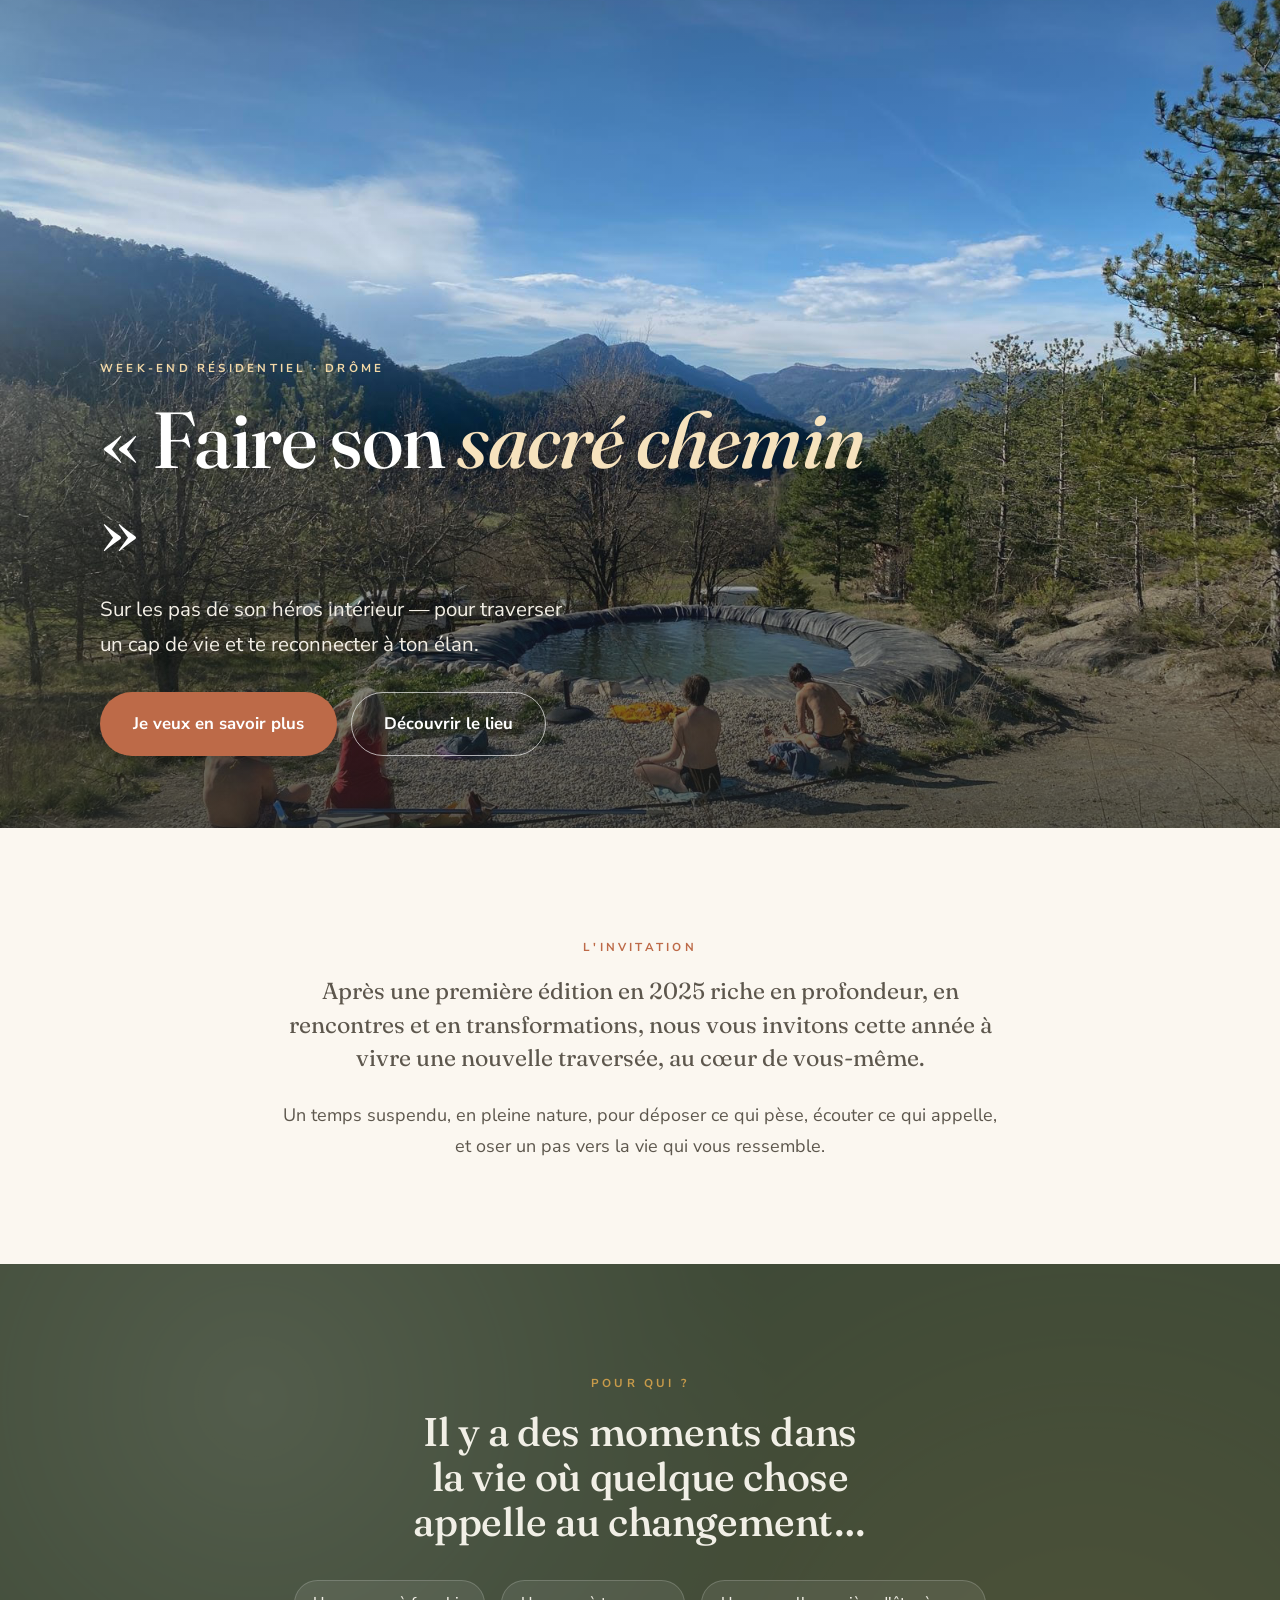
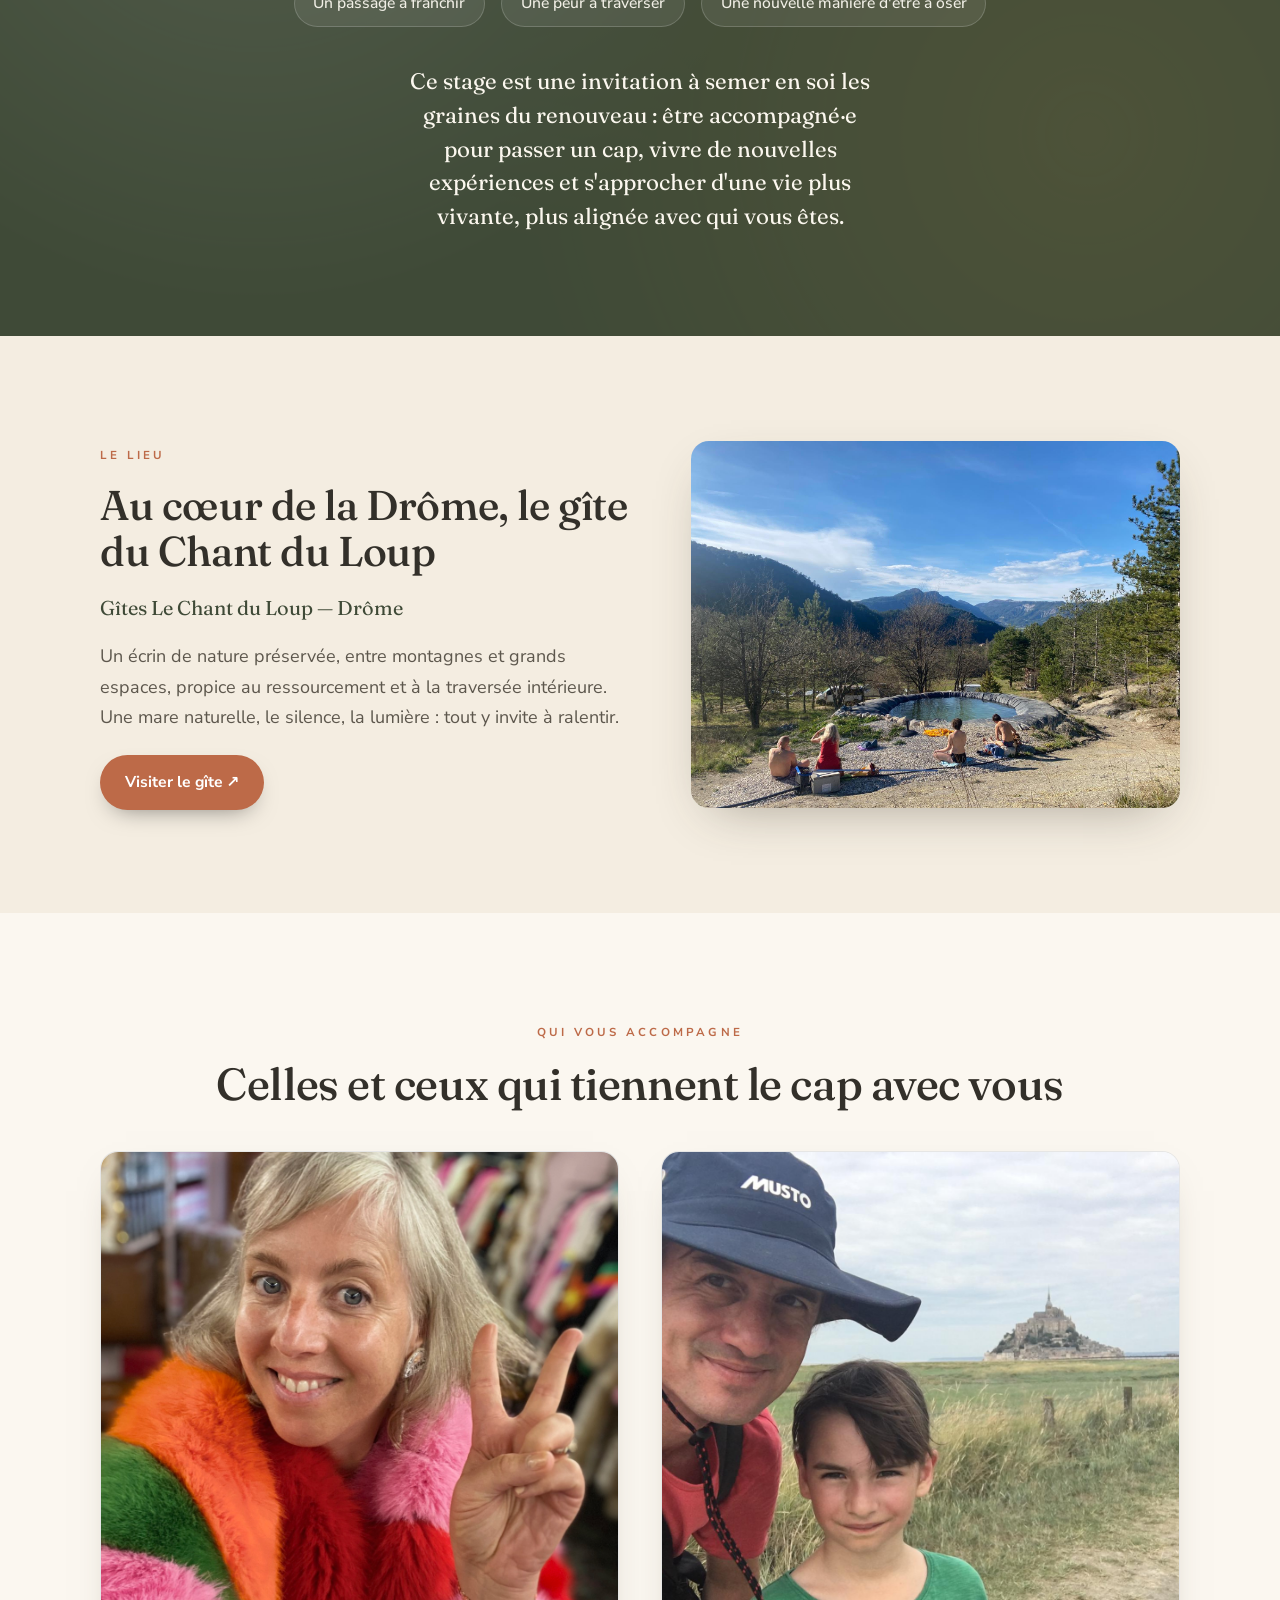
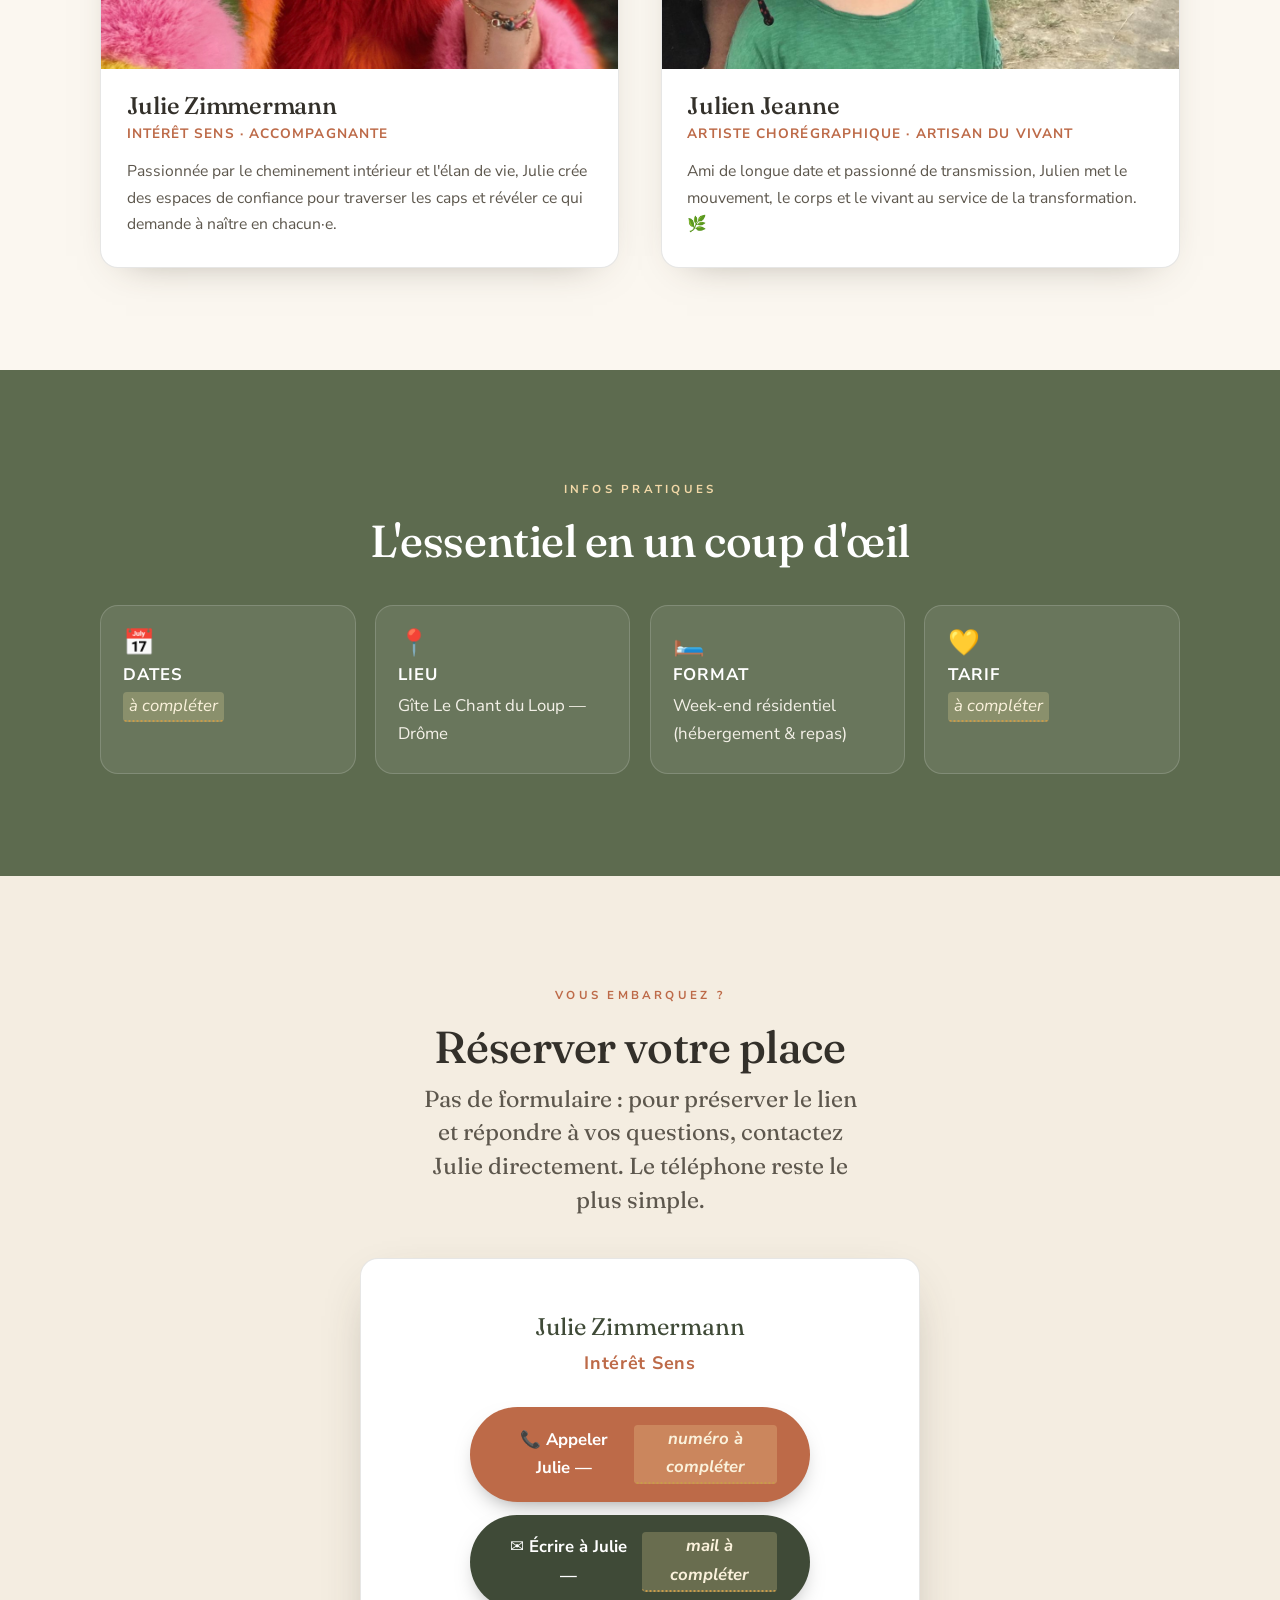
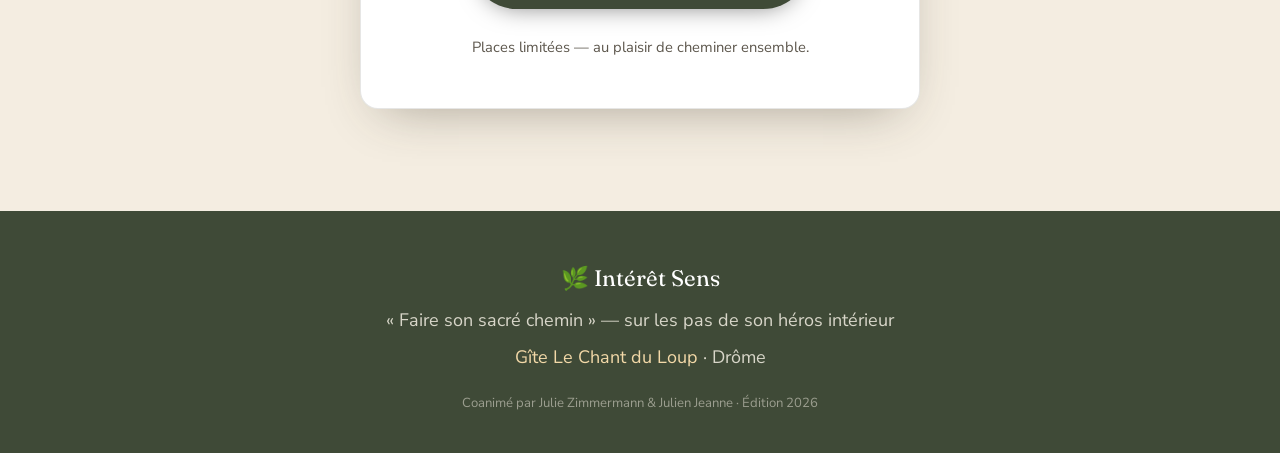
==== index.html @ 1ec62351 "Page de présentation du stage « Faire son sacré chemin » Landing page autonome (HTML/CSS) pour le we" ====
<!DOCTYPE html>
<html lang="fr">
<head>
<meta charset="UTF-8">
<meta name="viewport" content="width=device-width, initial-scale=1.0">
<title>Faire son sacré chemin — Week-end résidentiel dans la Drôme</title>
<meta name="description" content="« Faire son sacré chemin », sur les pas de son héros intérieur. Week-end résidentiel dans la Drôme pour traverser un cap de vie et te reconnecter à ton élan. Coanimé par Julie Zimmermann (Intérêt Sens) et Julien Jeanne.">

<!-- Partage réseaux sociaux -->
<meta property="og:type" content="website">
<meta property="og:title" content="Faire son sacré chemin — sur les pas de son héros intérieur">
<meta property="og:description" content="Week-end résidentiel dans la Drôme pour traverser un cap de vie et te reconnecter à ton élan.">
<meta property="og:image" content="assets/paysage-mare.jpg">
<meta name="twitter:card" content="summary_large_image">

<link rel="icon" href="data:image/svg+xml,&lt;svg xmlns='http://www.w3.org/2000/svg' viewBox='0 0 100 100'&gt;&lt;text y='.9em' font-size='90'&gt;🌿&lt;/text&gt;&lt;/svg&gt;">

<link rel="preconnect" href="https://fonts.googleapis.com">
<link rel="preconnect" href="https://fonts.gstatic.com" crossorigin>
<link href="https://fonts.googleapis.com/css2?family=Fraunces:ital,opsz,wght@0,9..144,400;0,9..144,500;0,9..144,600;1,9..144,400&family=Nunito+Sans:wght@300;400;500;600;700&display=swap" rel="stylesheet">

<style>
  :root{
    --sand:#f4ede1;
    --cream:#fbf7f0;
    --ink:#33302a;
    --ink-soft:#5d574d;
    --terracotta:#bd6a48;
    --terracotta-dark:#a4583a;
    --moss:#5d6b4f;
    --moss-deep:#3f4a37;
    --gold:#c89b4a;
    --line:rgba(51,48,42,.12);
    --shadow:0 18px 50px -22px rgba(63,55,40,.45);
    --r:18px;
  }

  *{box-sizing:border-box;margin:0;padding:0}
  html{scroll-behavior:smooth}
  body{
    font-family:"Nunito Sans",system-ui,-apple-system,Segoe UI,Roboto,sans-serif;
    color:var(--ink);
    background:var(--cream);
    line-height:1.7;
    font-size:clamp(16px,1.05vw + 13px,18px);
    -webkit-font-smoothing:antialiased;
    overflow-x:hidden;
  }
  h1,h2,h3{font-family:"Fraunces",Georgia,serif;font-weight:500;line-height:1.12;letter-spacing:-.01em}
  a{color:inherit}
  img{display:block;max-width:100%}

  .wrap{width:min(1080px,92vw);margin-inline:auto}
  .narrow{width:min(720px,92vw);margin-inline:auto}

  .eyebrow{
    font-family:"Nunito Sans",sans-serif;
    text-transform:uppercase;letter-spacing:.28em;
    font-size:.72rem;font-weight:700;color:var(--terracotta);
    display:inline-block;margin-bottom:1rem;
  }

  /* ---------- HERO ---------- */
  .hero{position:relative;min-height:92svh;display:grid;align-items:end;color:#fff;isolation:isolate}
  .hero::before{
    content:"";position:absolute;inset:0;z-index:-2;
    background:url("assets/paysage-mare.jpg") center 38%/cover no-repeat;
  }
  .hero::after{
    content:"";position:absolute;inset:0;z-index:-1;
    background:linear-gradient(180deg,rgba(28,34,30,.28) 0%,rgba(28,34,30,.05) 35%,rgba(28,30,26,.72) 100%);
  }
  .hero-inner{padding:clamp(2.4rem,6vw,5rem) 0 clamp(2.8rem,6vw,4.5rem)}
  .hero .eyebrow{color:#f3d9a8}
  .hero h1{
    font-size:clamp(2.5rem,6.2vw,5rem);font-weight:500;
    text-shadow:0 2px 30px rgba(0,0,0,.35);max-width:16ch;
  }
  .hero h1 em{font-style:italic;color:#f6e2bd}
  .hero .tagline{
    margin-top:1.2rem;max-width:40ch;font-size:clamp(1.05rem,1.6vw,1.3rem);
    font-weight:400;text-shadow:0 2px 18px rgba(0,0,0,.4);color:#f3efe6;
  }
  .hero-cta{margin-top:1.9rem;display:flex;gap:.9rem;flex-wrap:wrap}

  .btn{
    --bg:var(--terracotta);--fg:#fff;
    display:inline-flex;align-items:center;gap:.5rem;
    background:var(--bg);color:var(--fg);
    padding:.85em 1.5em;border-radius:999px;
    font-weight:700;font-size:.98rem;text-decoration:none;
    border:1.5px solid transparent;
    transition:transform .2s ease,box-shadow .2s ease,background .2s ease;
    box-shadow:0 10px 24px -12px rgba(0,0,0,.5);
  }
  .btn:hover{transform:translateY(-2px);background:var(--terracotta-dark)}
  .btn--ghost{background:transparent;color:#fff;border-color:rgba(255,255,255,.65);box-shadow:none}
  .btn--ghost:hover{background:rgba(255,255,255,.14);border-color:#fff}
  .btn--lg{padding:1em 1.9em;font-size:1.05rem}

  /* ---------- SECTIONS ---------- */
  section{padding:clamp(3.5rem,8vw,6.5rem) 0}
  .lead{font-size:clamp(1.15rem,2vw,1.45rem);font-family:"Fraunces",serif;font-weight:400;color:var(--moss-deep);line-height:1.45}
  .section-title{font-size:clamp(1.9rem,3.6vw,2.8rem);margin-bottom:1.4rem}
  .text-center{text-align:center}
  p + p{margin-top:1.1rem}

  .invite{background:var(--cream)}
  .invite p{color:var(--ink-soft)}

  /* Bandeau "appel au changement" */
  .call{background:var(--moss-deep);color:#f1efe6;text-align:center;position:relative;overflow:hidden}
  .call::before{
    content:"";position:absolute;inset:0;opacity:.10;
    background:radial-gradient(circle at 20% 20%,#fff,transparent 45%),radial-gradient(circle at 85% 70%,var(--gold),transparent 50%);
  }
  .call .eyebrow{color:var(--gold)}
  .call h2{font-size:clamp(1.7rem,3.2vw,2.5rem);max-width:18ch;margin-inline:auto}
  .call .passages{
    margin-top:2.2rem;display:flex;gap:1rem;flex-wrap:wrap;justify-content:center;
  }
  .passages span{
    background:rgba(255,255,255,.08);border:1px solid rgba(255,255,255,.18);
    padding:.6em 1.2em;border-radius:999px;font-size:.98rem;font-weight:500;
    backdrop-filter:blur(2px);
  }
  .call .seed{margin-top:2.4rem;font-family:"Fraunces",serif;font-size:clamp(1.15rem,2vw,1.4rem);
    line-height:1.5;max-width:34ch;margin-inline:auto;color:#fbf7ee}

  /* ---------- LIEU ---------- */
  .lieu{background:var(--sand)}
  .split{display:grid;grid-template-columns:1.05fr .95fr;gap:clamp(1.6rem,4vw,3.5rem);align-items:center}
  .split .media{border-radius:var(--r);overflow:hidden;box-shadow:var(--shadow);aspect-ratio:4/3}
  .split .media img{width:100%;height:100%;object-fit:cover}
  .lieu h2{font-size:clamp(1.9rem,3.4vw,2.6rem);margin-bottom:1rem}
  .lieu p{color:var(--ink-soft)}
  .lieu .place{font-family:"Fraunces",serif;font-size:1.25rem;color:var(--moss-deep);margin-top:.4rem}

  /* ---------- ANIMATEURS ---------- */
  .team{background:var(--cream)}
  .cards{display:grid;grid-template-columns:1fr 1fr;gap:clamp(1.4rem,3.5vw,2.6rem);margin-top:2.6rem}
  .person{
    background:#fff;border:1px solid var(--line);border-radius:var(--r);
    overflow:hidden;box-shadow:0 14px 40px -26px rgba(63,55,40,.5);
    display:flex;flex-direction:column;
  }
  .person .photo{aspect-ratio:1/1;overflow:hidden;background:var(--sand)}
  .person .photo img{width:100%;height:100%;object-fit:cover}
  .person .body{padding:1.5rem 1.6rem 1.8rem}
  .person h3{font-size:1.5rem;margin-bottom:.15rem}
  .person .role{color:var(--terracotta);font-weight:700;font-size:.85rem;text-transform:uppercase;letter-spacing:.08em;margin-bottom:.8rem}
  .person p{color:var(--ink-soft);font-size:.98rem}

  /* ---------- INFOS PRATIQUES ---------- */
  .infos{background:var(--moss);color:#f4f1e8}
  .infos .section-title{color:#fff}
  .info-grid{display:grid;grid-template-columns:repeat(auto-fit,minmax(190px,1fr));gap:1.2rem;margin-top:2.4rem}
  .info-card{
    background:rgba(255,255,255,.08);border:1px solid rgba(255,255,255,.16);
    border-radius:var(--r);padding:1.5rem 1.4rem;
  }
  .info-card .ico{font-size:1.6rem;line-height:1;margin-bottom:.7rem}
  .info-card h3{font-size:1.05rem;color:#fff;font-family:"Nunito Sans",sans-serif;font-weight:700;text-transform:uppercase;letter-spacing:.06em;margin-bottom:.4rem}
  .info-card p{font-size:1.05rem;color:#f4f1e8}

  .tbd{
    display:inline-block;background:rgba(255,234,170,.22);
    border-bottom:2px dotted var(--gold);
    padding:0 .35em;border-radius:4px;font-style:italic;color:#fbf2dc;
  }

  /* ---------- CONTACT ---------- */
  .contact{background:var(--sand);text-align:center}
  .contact .section-title{margin-bottom:.6rem}
  .contact .lead{max-width:30ch;margin:.4rem auto 0;color:var(--ink-soft)}
  .contact-card{
    margin:2.6rem auto 0;max-width:560px;background:#fff;
    border:1px solid var(--line);border-radius:var(--r);
    box-shadow:var(--shadow);padding:clamp(2rem,5vw,3rem);
  }
  .contact-card .who{font-family:"Fraunces",serif;font-size:1.5rem;color:var(--moss-deep)}
  .contact-card .brand{color:var(--terracotta);font-weight:700;letter-spacing:.04em;margin-bottom:1.8rem}
  .contact-actions{display:flex;flex-direction:column;gap:.8rem;max-width:340px;margin:0 auto}
  .contact-actions .btn{justify-content:center;width:100%}
  .contact-actions .btn--mail{--bg:var(--moss-deep)}
  .contact-actions .btn--mail:hover{background:#2f3729}
  .contact-note{margin-top:1.6rem;font-size:.92rem;color:var(--ink-soft)}

  /* ---------- FOOTER ---------- */
  footer{background:var(--moss-deep);color:#d8d6c9;text-align:center;padding:3rem 0 2.4rem}
  footer .logo{font-family:"Fraunces",serif;font-size:1.4rem;color:#fff;margin-bottom:.5rem}
  footer a{color:#f3d9a8;text-decoration:none}
  footer a:hover{text-decoration:underline}
  footer .fine{margin-top:1.2rem;font-size:.82rem;color:rgba(216,214,201,.6)}

  /* reveal */
  .reveal{opacity:0;transform:translateY(22px);transition:opacity .7s ease,transform .7s ease}
  .reveal.in{opacity:1;transform:none}
  @media (prefers-reduced-motion:reduce){.reveal{opacity:1;transform:none}html{scroll-behavior:auto}}

  /* ---------- RESPONSIVE ---------- */
  @media (max-width:760px){
    .split{grid-template-columns:1fr}
    .split .media{order:-1}
    .cards{grid-template-columns:1fr}
    .hero{min-height:88svh}
    .hero-cta{flex-direction:column;align-items:stretch}
    .hero-cta .btn{justify-content:center}
  }
</style>
</head>
<body>

<!-- ===================== HERO ===================== -->
<header class="hero">
  <div class="hero-inner wrap">
    <span class="eyebrow">Week-end résidentiel · Drôme</span>
    <h1>« Faire son <em>sacré chemin</em> »</h1>
    <p class="tagline">Sur les pas de son héros intérieur — pour traverser un cap de vie et te reconnecter à ton élan.</p>
    <div class="hero-cta">
      <a class="btn btn--lg" href="#contact">Je veux en savoir plus</a>
      <a class="btn btn--ghost btn--lg" href="#lieu">Découvrir le lieu</a>
    </div>
  </div>
</header>

<!-- ===================== INVITATION ===================== -->
<section class="invite">
  <div class="narrow text-center reveal">
    <span class="eyebrow">L'invitation</span>
    <p class="lead">Après une première édition en 2025 riche en profondeur, en rencontres et en transformations, nous vous invitons cette année à vivre une nouvelle traversée, au cœur de vous-même.</p>
    <p style="margin-top:1.6rem">Un temps suspendu, en pleine nature, pour déposer ce qui pèse, écouter ce qui appelle, et oser un pas vers la vie qui vous ressemble.</p>
  </div>
</section>

<!-- ===================== APPEL AU CHANGEMENT ===================== -->
<section class="call">
  <div class="narrow reveal" style="position:relative">
    <span class="eyebrow">Pour qui ?</span>
    <h2>Il y a des moments dans la vie où quelque chose appelle au changement…</h2>
    <div class="passages">
      <span>Un passage à franchir</span>
      <span>Une peur à traverser</span>
      <span>Une nouvelle manière d'être à oser</span>
    </div>
    <p class="seed">Ce stage est une invitation à semer en soi les graines du renouveau&nbsp;: être accompagné·e pour passer un cap, vivre de nouvelles expériences et s'approcher d'une vie plus vivante, plus alignée avec qui vous êtes.</p>
  </div>
</section>

<!-- ===================== LE LIEU ===================== -->
<section class="lieu" id="lieu">
  <div class="wrap split reveal">
    <div class="text">
      <span class="eyebrow">Le lieu</span>
      <h2>Au cœur de la Drôme, le gîte du Chant du Loup</h2>
      <p class="place">Gîtes Le Chant du Loup — Drôme</p>
      <p style="margin-top:1rem">Un écrin de nature préservée, entre montagnes et grands espaces, propice au ressourcement et à la traversée intérieure. Une mare naturelle, le silence, la lumière&nbsp;: tout y invite à ralentir.</p>
      <p style="margin-top:1.4rem">
        <a class="btn" href="https://gites-lechantduloup.com" target="_blank" rel="noopener">Visiter le gîte ↗</a>
      </p>
    </div>
    <div class="media">
      <img src="assets/paysage-mare.jpg" alt="La mare naturelle du gîte Le Chant du Loup, avec vue sur les montagnes de la Drôme" loading="lazy">
    </div>
  </div>
</section>

<!-- ===================== ANIMATEURS ===================== -->
<section class="team">
  <div class="wrap text-center reveal">
    <span class="eyebrow">Qui vous accompagne</span>
    <h2 class="section-title">Celles et ceux qui tiennent le cap avec vous</h2>
  </div>
  <div class="wrap cards">
    <article class="person reveal">
      <div class="photo"><img src="assets/Julie.jpg" alt="Julie Zimmermann" loading="lazy"></div>
      <div class="body">
        <h3>Julie Zimmermann</h3>
        <div class="role">Intérêt Sens · Accompagnante</div>
        <p>Passionnée par le cheminement intérieur et l'élan de vie, Julie crée des espaces de confiance pour traverser les caps et révéler ce qui demande à naître en chacun·e.</p>
      </div>
    </article>
    <article class="person reveal">
      <div class="photo"><img src="assets/julien-fils.jpg" alt="Julien Jeanne" loading="lazy"></div>
      <div class="body">
        <h3>Julien Jeanne</h3>
        <div class="role">Artiste chorégraphique · Artisan du vivant</div>
        <p>Ami de longue date et passionné de transmission, Julien met le mouvement, le corps et le vivant au service de la transformation. 🌿</p>
      </div>
    </article>
  </div>
</section>

<!-- ===================== INFOS PRATIQUES ===================== -->
<section class="infos">
  <div class="wrap text-center reveal">
    <span class="eyebrow" style="color:#f3d9a8">Infos pratiques</span>
    <h2 class="section-title">L'essentiel en un coup d'œil</h2>
  </div>
  <div class="wrap info-grid reveal">
    <div class="info-card">
      <div class="ico">📅</div>
      <h3>Dates</h3>
      <p><span class="tbd">à compléter</span></p>
    </div>
    <div class="info-card">
      <div class="ico">📍</div>
      <h3>Lieu</h3>
      <p>Gîte Le Chant du Loup — Drôme</p>
    </div>
    <div class="info-card">
      <div class="ico">🛏️</div>
      <h3>Format</h3>
      <p>Week-end résidentiel<br>(hébergement &amp; repas)</p>
    </div>
    <div class="info-card">
      <div class="ico">💛</div>
      <h3>Tarif</h3>
      <p><span class="tbd">à compléter</span></p>
    </div>
  </div>
</section>

<!-- ===================== CONTACT ===================== -->
<section class="contact" id="contact">
  <div class="narrow reveal">
    <span class="eyebrow">Vous embarquez ?</span>
    <h2 class="section-title">Réserver votre place</h2>
    <p class="lead">Pas de formulaire&nbsp;: pour préserver le lien et répondre à vos questions, contactez Julie directement. Le téléphone reste le plus simple.</p>

    <div class="contact-card">
      <div class="who">Julie Zimmermann</div>
      <div class="brand">Intérêt Sens</div>
      <div class="contact-actions">
        <a class="btn btn--lg" href="tel:+33000000000">📞 Appeler Julie — <span class="tbd">numéro à compléter</span></a>
        <a class="btn btn--mail btn--lg" href="mailto:adresse@interetsens.fr?subject=Stage%20Faire%20son%20sacr%C3%A9%20chemin">✉️ Écrire à Julie — <span class="tbd">mail à compléter</span></a>
      </div>
      <p class="contact-note">Places limitées — au plaisir de cheminer ensemble.</p>
    </div>
  </div>
</section>

<!-- ===================== FOOTER ===================== -->
<footer>
  <div class="wrap">
    <div class="logo">🌿 Intérêt Sens</div>
    <p>« Faire son sacré chemin » — sur les pas de son héros intérieur</p>
    <p style="margin-top:.4rem"><a href="https://gites-lechantduloup.com" target="_blank" rel="noopener">Gîte Le Chant du Loup</a> · Drôme</p>
    <p class="fine">Coanimé par Julie Zimmermann &amp; Julien Jeanne · Édition 2026</p>
  </div>
</footer>

<script>
  // Apparition douce au scroll
  const io = new IntersectionObserver((entries)=>{
    entries.forEach(e=>{ if(e.isIntersecting){ e.target.classList.add('in'); io.unobserve(e.target); } });
  },{threshold:.12, rootMargin:'0px 0px -8% 0px'});
  document.querySelectorAll('.reveal').forEach(el=>io.observe(el));
</script>
</body>
</html>
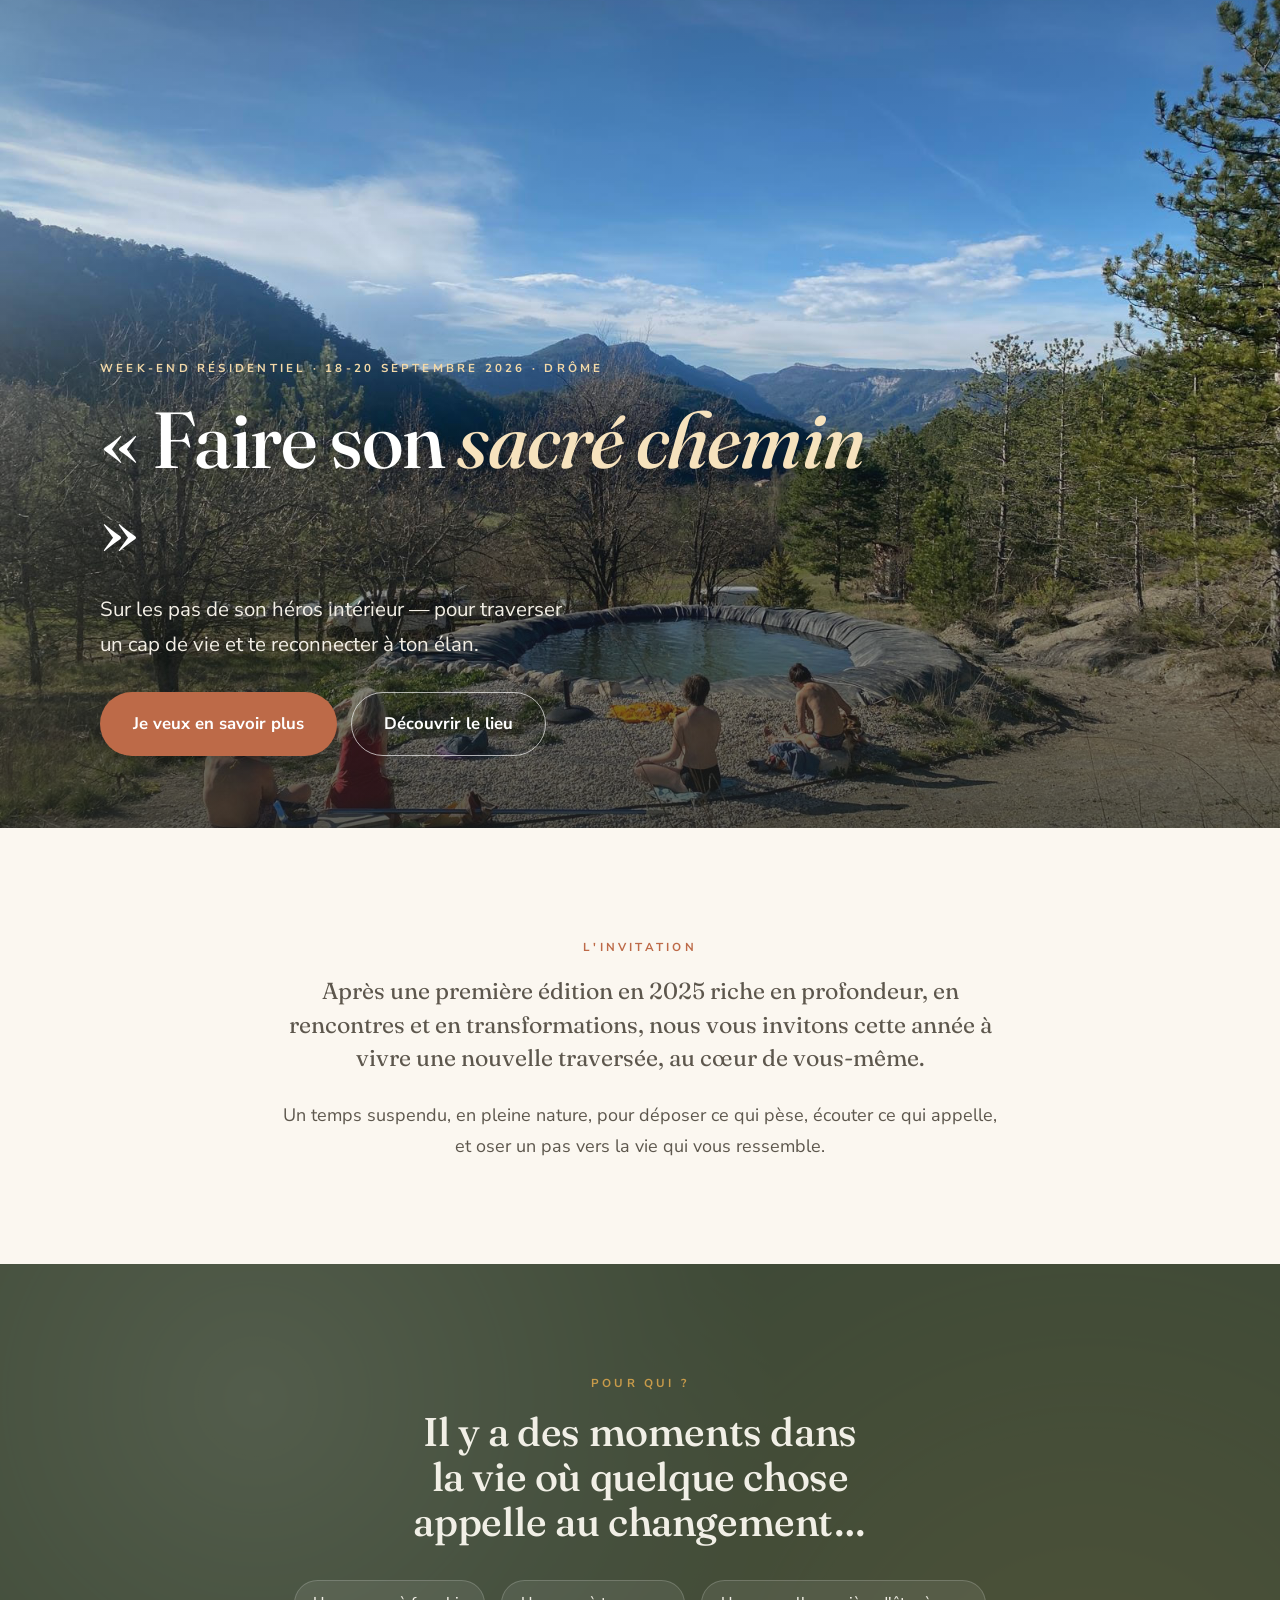
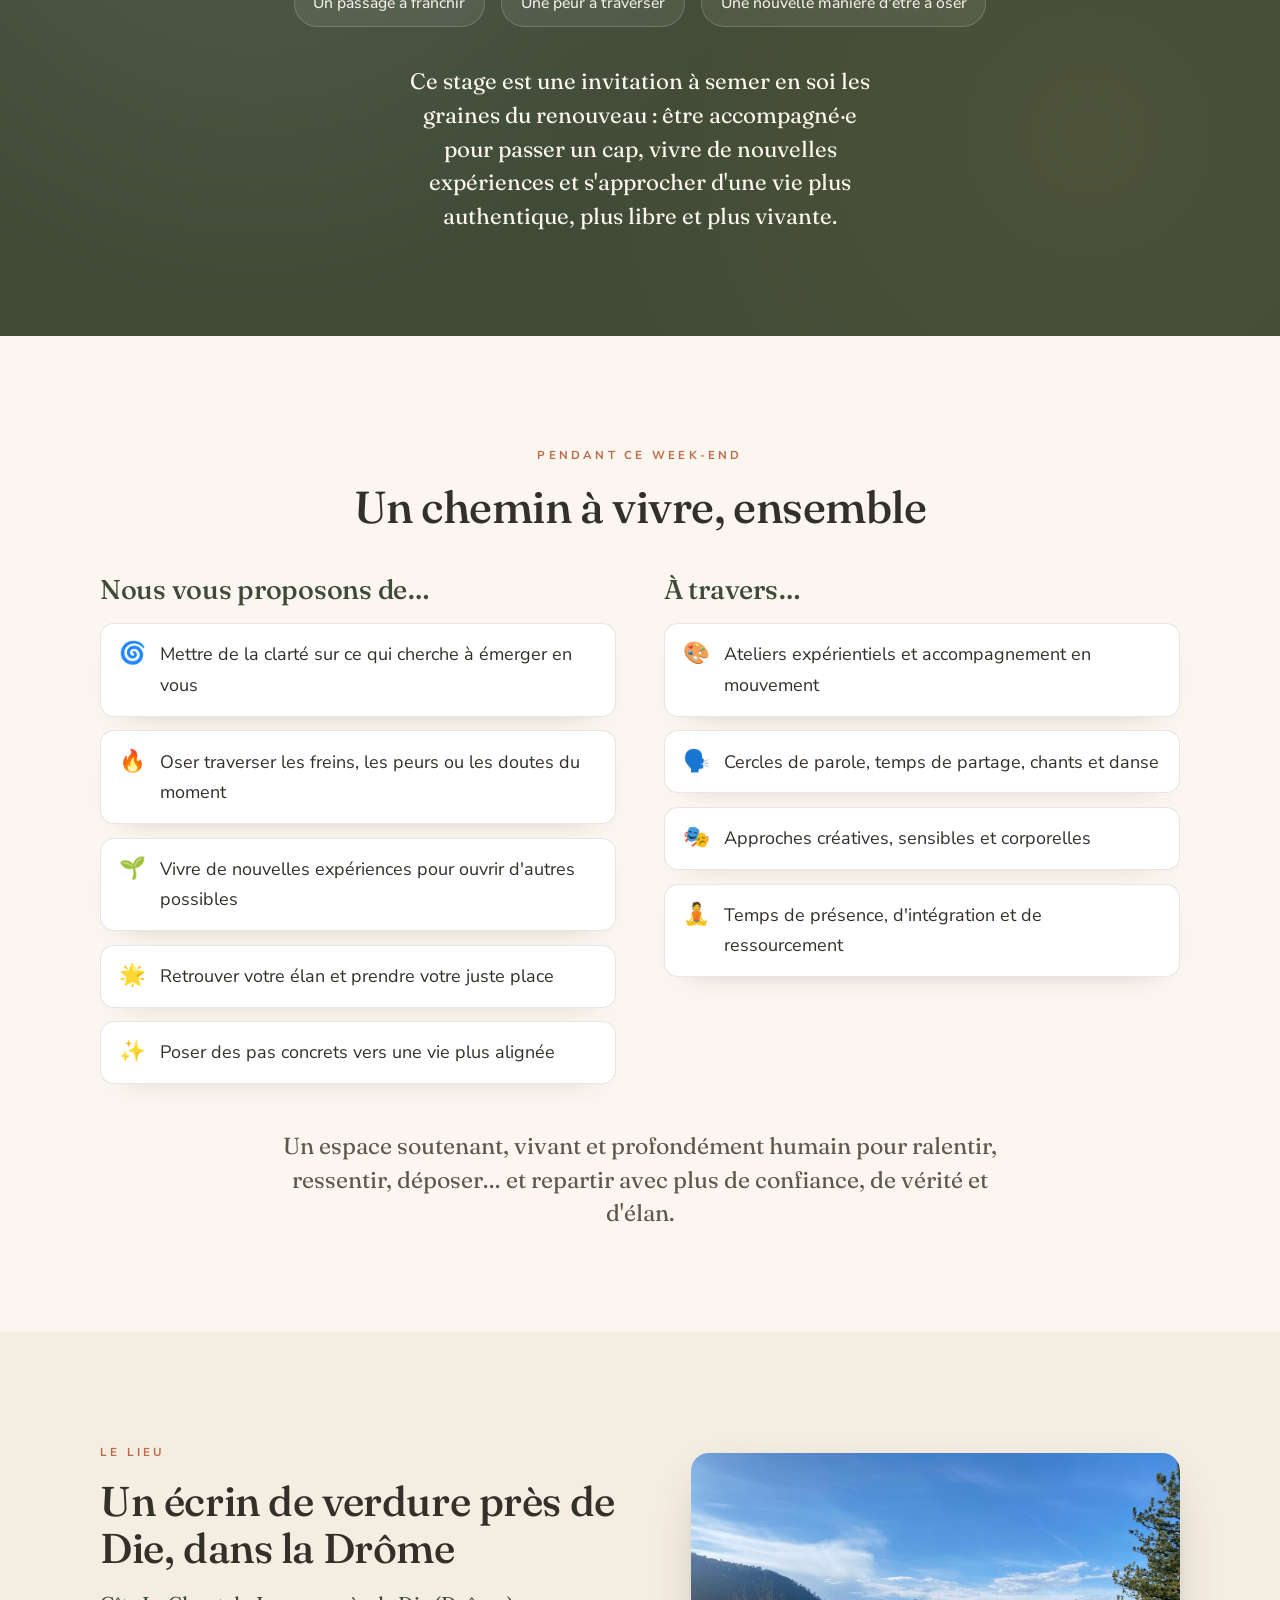
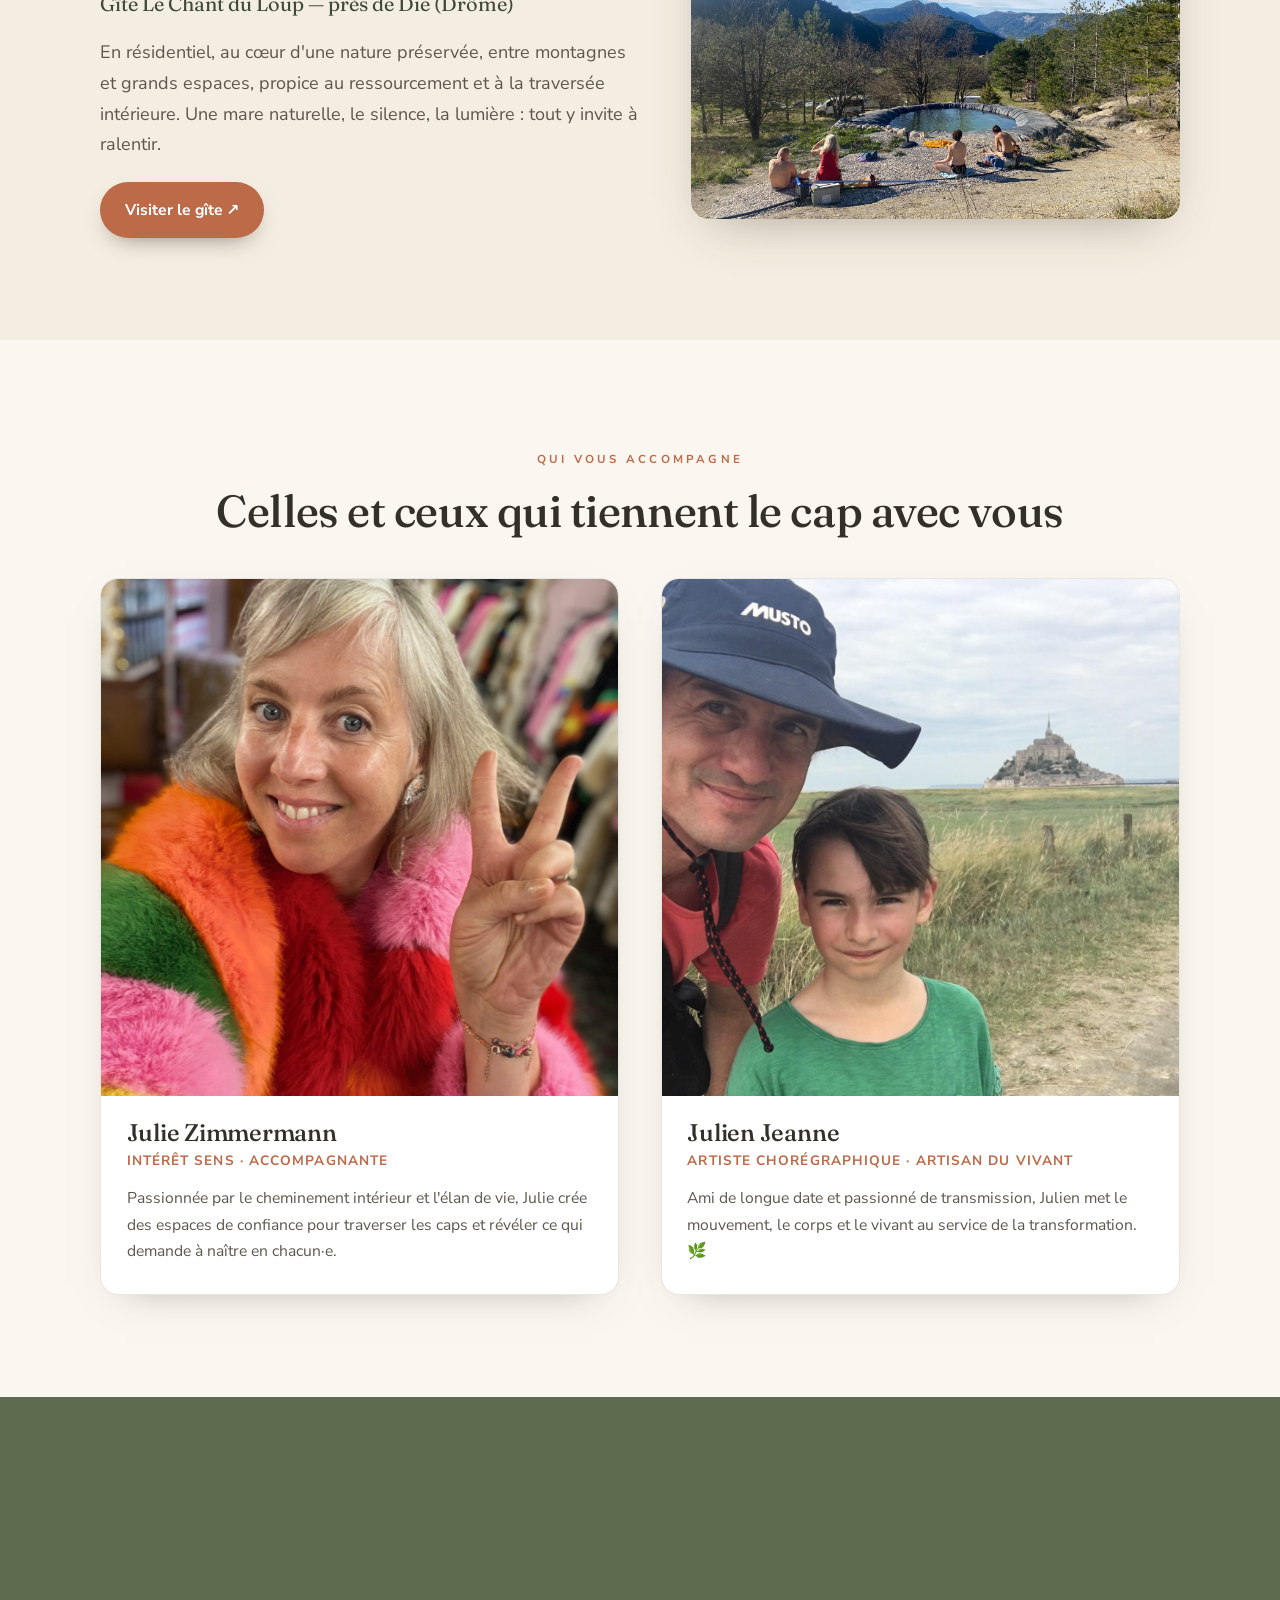
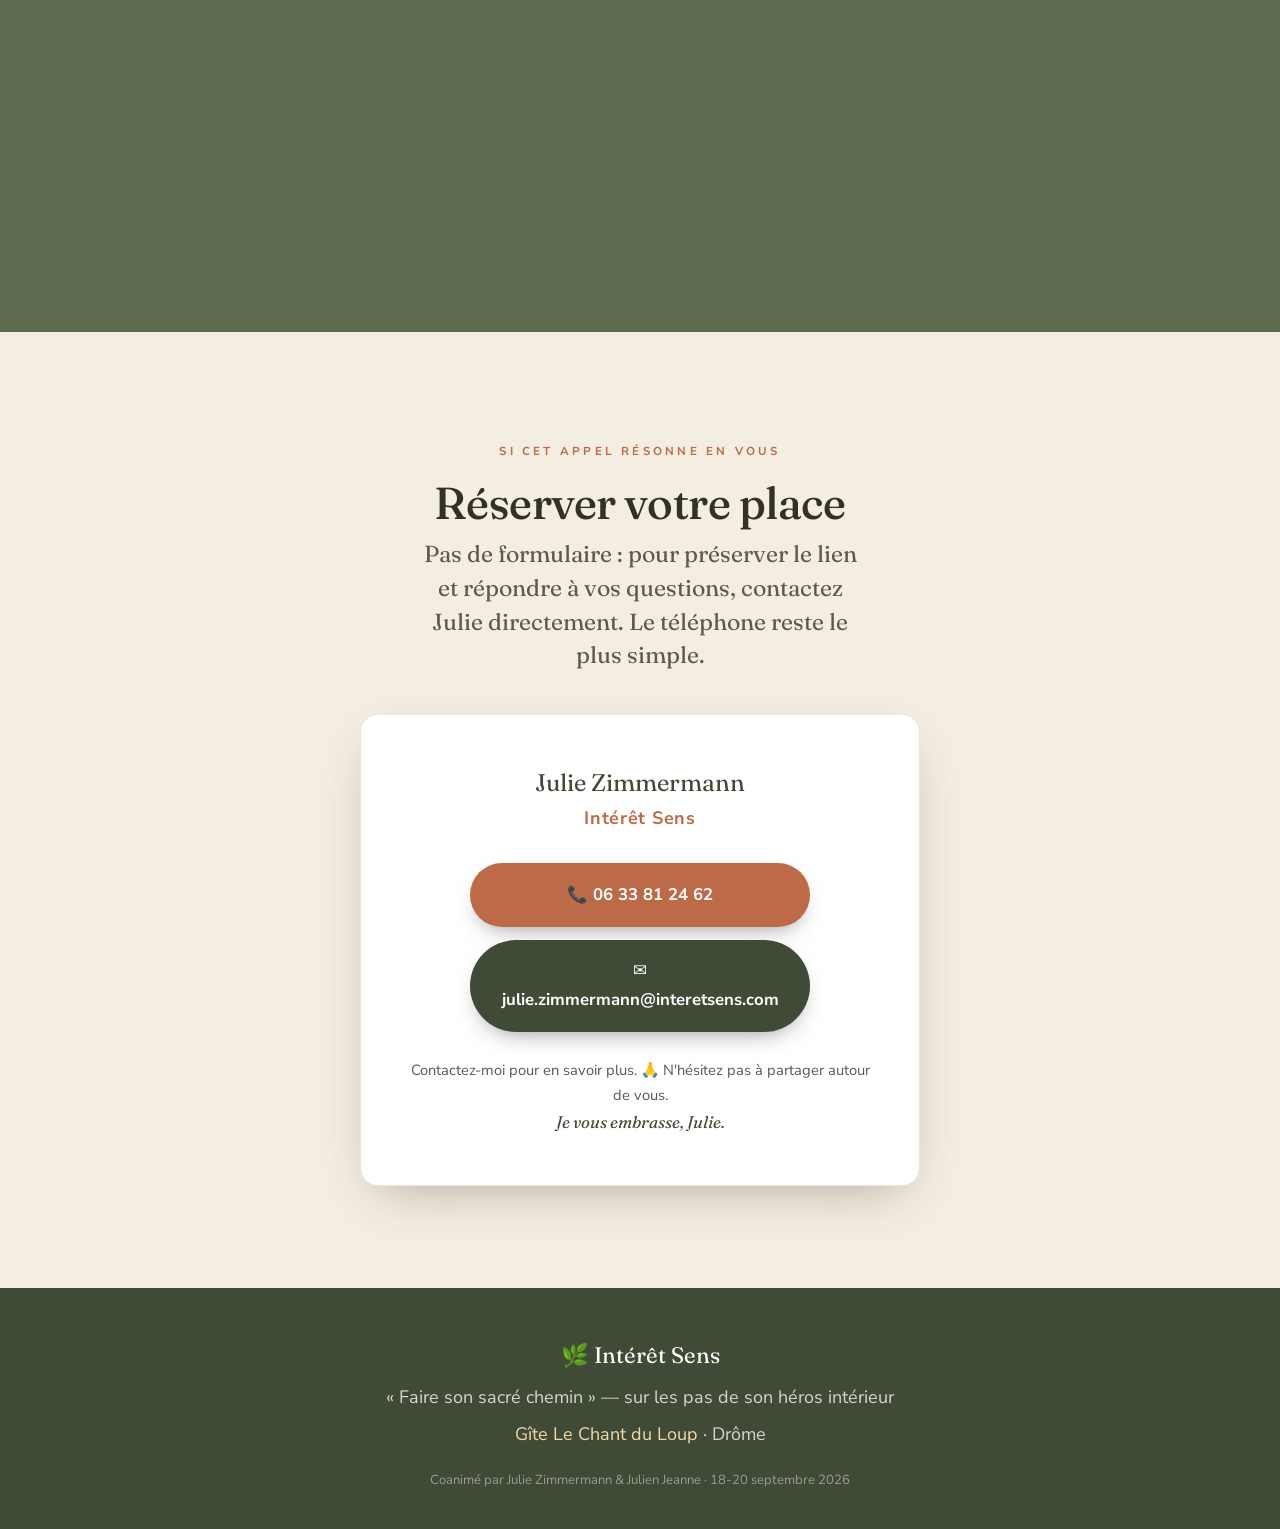
==== commit c73c8693: "Texte complet, dates, coordonnées et déroulé du week-end - Coordonnées réelles de Julie (tél + e-mai" ====
--- a/index.html
+++ b/index.html
@@ -3,8 +3,8 @@
 <head>
 <meta charset="UTF-8">
 <meta name="viewport" content="width=device-width, initial-scale=1.0">
-<title>Faire son sacré chemin — Week-end résidentiel dans la Drôme</title>
-<meta name="description" content="« Faire son sacré chemin », sur les pas de son héros intérieur. Week-end résidentiel dans la Drôme pour traverser un cap de vie et te reconnecter à ton élan. Coanimé par Julie Zimmermann (Intérêt Sens) et Julien Jeanne.">
+<title>Faire son sacré chemin — 18-20 septembre 2026, Drôme</title>
+<meta name="description" content="« Faire son sacré chemin », sur les pas de son héros intérieur. Week-end résidentiel du 18 au 20 septembre 2026 près de Die, dans la Drôme, pour traverser un cap de vie et te reconnecter à ton élan. Coanimé par Julie Zimmermann (Intérêt Sens) et Julien Jeanne.">
 
 <!-- Partage réseaux sociaux -->
 <meta property="og:type" content="website">
@@ -127,6 +127,19 @@
   .call .seed{margin-top:2.4rem;font-family:"Fraunces",serif;font-size:clamp(1.15rem,2vw,1.4rem);
     line-height:1.5;max-width:34ch;margin-inline:auto;color:#fbf7ee}
 
+  /* ---------- PROGRAMME ---------- */
+  .programme{background:var(--cream)}
+  .prog-grid{display:grid;grid-template-columns:1fr 1fr;gap:clamp(1.6rem,4vw,3rem);margin-top:2.6rem;align-items:start}
+  .prog-col h3{font-family:"Fraunces",serif;font-size:clamp(1.3rem,2.4vw,1.7rem);color:var(--moss-deep);margin-bottom:1.2rem}
+  .prog-list{list-style:none;display:flex;flex-direction:column;gap:.85rem}
+  .prog-list li{
+    display:flex;gap:.85rem;align-items:flex-start;
+    background:#fff;border:1px solid var(--line);border-radius:14px;
+    padding:.95rem 1.15rem;box-shadow:0 12px 32px -26px rgba(63,55,40,.55);
+  }
+  .prog-list .e{font-size:1.35rem;line-height:1.3;flex:none}
+  .prog-closing{margin:2.8rem auto 0;max-width:52ch;text-align:center;color:var(--ink-soft)}
+
   /* ---------- LIEU ---------- */
   .lieu{background:var(--sand)}
   .split{display:grid;grid-template-columns:1.05fr .95fr;gap:clamp(1.6rem,4vw,3.5rem);align-items:center}
@@ -214,7 +227,7 @@
 <!-- ===================== HERO ===================== -->
 <header class="hero">
   <div class="hero-inner wrap">
-    <span class="eyebrow">Week-end résidentiel · Drôme</span>
+    <span class="eyebrow">Week-end résidentiel · 18-20 septembre 2026 · Drôme</span>
     <h1>« Faire son <em>sacré chemin</em> »</h1>
     <p class="tagline">Sur les pas de son héros intérieur — pour traverser un cap de vie et te reconnecter à ton élan.</p>
     <div class="hero-cta">
@@ -243,8 +256,38 @@
       <span>Une peur à traverser</span>
       <span>Une nouvelle manière d'être à oser</span>
     </div>
-    <p class="seed">Ce stage est une invitation à semer en soi les graines du renouveau&nbsp;: être accompagné·e pour passer un cap, vivre de nouvelles expériences et s'approcher d'une vie plus vivante, plus alignée avec qui vous êtes.</p>
-  </div>
+    <p class="seed">Ce stage est une invitation à semer en soi les graines du renouveau&nbsp;: être accompagné·e pour passer un cap, vivre de nouvelles expériences et s'approcher d'une vie plus authentique, plus libre et plus vivante.</p>
+  </div>
+</section>
+
+<!-- ===================== PROGRAMME ===================== -->
+<section class="programme">
+  <div class="wrap text-center reveal">
+    <span class="eyebrow">Pendant ce week-end</span>
+    <h2 class="section-title">Un chemin à vivre, ensemble</h2>
+  </div>
+  <div class="wrap prog-grid reveal">
+    <div class="prog-col">
+      <h3>Nous vous proposons de…</h3>
+      <ul class="prog-list">
+        <li><span class="e">🌀</span><span>Mettre de la clarté sur ce qui cherche à émerger en vous</span></li>
+        <li><span class="e">🔥</span><span>Oser traverser les freins, les peurs ou les doutes du moment</span></li>
+        <li><span class="e">🌱</span><span>Vivre de nouvelles expériences pour ouvrir d'autres possibles</span></li>
+        <li><span class="e">🌟</span><span>Retrouver votre élan et prendre votre juste place</span></li>
+        <li><span class="e">✨</span><span>Poser des pas concrets vers une vie plus alignée</span></li>
+      </ul>
+    </div>
+    <div class="prog-col">
+      <h3>À travers…</h3>
+      <ul class="prog-list">
+        <li><span class="e">🎨</span><span>Ateliers expérientiels et accompagnement en mouvement</span></li>
+        <li><span class="e">🗣️</span><span>Cercles de parole, temps de partage, chants et danse</span></li>
+        <li><span class="e">🎭</span><span>Approches créatives, sensibles et corporelles</span></li>
+        <li><span class="e">🧘</span><span>Temps de présence, d'intégration et de ressourcement</span></li>
+      </ul>
+    </div>
+  </div>
+  <p class="prog-closing lead narrow reveal">Un espace soutenant, vivant et profondément humain pour ralentir, ressentir, déposer… et repartir avec plus de confiance, de vérité et d'élan.</p>
 </section>
 
 <!-- ===================== LE LIEU ===================== -->
@@ -252,9 +295,9 @@
   <div class="wrap split reveal">
     <div class="text">
       <span class="eyebrow">Le lieu</span>
-      <h2>Au cœur de la Drôme, le gîte du Chant du Loup</h2>
-      <p class="place">Gîtes Le Chant du Loup — Drôme</p>
-      <p style="margin-top:1rem">Un écrin de nature préservée, entre montagnes et grands espaces, propice au ressourcement et à la traversée intérieure. Une mare naturelle, le silence, la lumière&nbsp;: tout y invite à ralentir.</p>
+      <h2>Un écrin de verdure près de Die, dans la Drôme</h2>
+      <p class="place">Gîte Le Chant du Loup — près de Die (Drôme)</p>
+      <p style="margin-top:1rem">En résidentiel, au cœur d'une nature préservée, entre montagnes et grands espaces, propice au ressourcement et à la traversée intérieure. Une mare naturelle, le silence, la lumière&nbsp;: tout y invite à ralentir.</p>
       <p style="margin-top:1.4rem">
         <a class="btn" href="https://gites-lechantduloup.com" target="_blank" rel="noopener">Visiter le gîte ↗</a>
       </p>
@@ -300,23 +343,23 @@
   <div class="wrap info-grid reveal">
     <div class="info-card">
       <div class="ico">📅</div>
-      <h3>Dates</h3>
-      <p><span class="tbd">à compléter</span></p>
+      <h3>Quand</h3>
+      <p>Ven. 18 → dim. 20 septembre 2026<br><span style="opacity:.85;font-size:.92rem">Arrivée le vendredi dès 14h</span></p>
     </div>
     <div class="info-card">
       <div class="ico">📍</div>
-      <h3>Lieu</h3>
-      <p>Gîte Le Chant du Loup — Drôme</p>
+      <h3>Où</h3>
+      <p>Près de Die, dans la Drôme<br><span style="opacity:.85;font-size:.92rem">Gîte Le Chant du Loup</span></p>
     </div>
     <div class="info-card">
       <div class="ico">🛏️</div>
       <h3>Format</h3>
-      <p>Week-end résidentiel<br>(hébergement &amp; repas)</p>
+      <p>Week-end résidentiel<br><span style="opacity:.85;font-size:.92rem">hébergement &amp; repas sur place</span></p>
     </div>
     <div class="info-card">
       <div class="ico">💛</div>
       <h3>Tarif</h3>
-      <p><span class="tbd">à compléter</span></p>
+      <p>Sur demande<br><span style="opacity:.85;font-size:.92rem">précisé lors du contact</span></p>
     </div>
   </div>
 </section>
@@ -324,7 +367,7 @@
 <!-- ===================== CONTACT ===================== -->
 <section class="contact" id="contact">
   <div class="narrow reveal">
-    <span class="eyebrow">Vous embarquez ?</span>
+    <span class="eyebrow">Si cet appel résonne en vous</span>
     <h2 class="section-title">Réserver votre place</h2>
     <p class="lead">Pas de formulaire&nbsp;: pour préserver le lien et répondre à vos questions, contactez Julie directement. Le téléphone reste le plus simple.</p>
 
@@ -332,10 +375,10 @@
       <div class="who">Julie Zimmermann</div>
       <div class="brand">Intérêt Sens</div>
       <div class="contact-actions">
-        <a class="btn btn--lg" href="tel:+33000000000">📞 Appeler Julie — <span class="tbd">numéro à compléter</span></a>
-        <a class="btn btn--mail btn--lg" href="mailto:adresse@interetsens.fr?subject=Stage%20Faire%20son%20sacr%C3%A9%20chemin">✉️ Écrire à Julie — <span class="tbd">mail à compléter</span></a>
+        <a class="btn btn--lg" href="tel:+33633812462">📞 06 33 81 24 62</a>
+        <a class="btn btn--mail btn--lg" href="mailto:julie.zimmermann@interetsens.com?subject=Stage%20%C2%AB%20Faire%20son%20sacr%C3%A9%20chemin%20%C2%BB%20-%20septembre%202026">✉️ julie.zimmermann@interetsens.com</a>
       </div>
-      <p class="contact-note">Places limitées — au plaisir de cheminer ensemble.</p>
+      <p class="contact-note">Contactez-moi pour en savoir plus. 🙏 N'hésitez pas à partager autour de vous.<br><span style="font-family:'Fraunces',serif;font-style:italic;font-size:1.05rem;color:var(--moss-deep)">Je vous embrasse, Julie.</span></p>
     </div>
   </div>
 </section>
@@ -346,7 +389,7 @@
     <div class="logo">🌿 Intérêt Sens</div>
     <p>« Faire son sacré chemin » — sur les pas de son héros intérieur</p>
     <p style="margin-top:.4rem"><a href="https://gites-lechantduloup.com" target="_blank" rel="noopener">Gîte Le Chant du Loup</a> · Drôme</p>
-    <p class="fine">Coanimé par Julie Zimmermann &amp; Julien Jeanne · Édition 2026</p>
+    <p class="fine">Coanimé par Julie Zimmermann &amp; Julien Jeanne · 18-20 septembre 2026</p>
   </div>
 </footer>
 
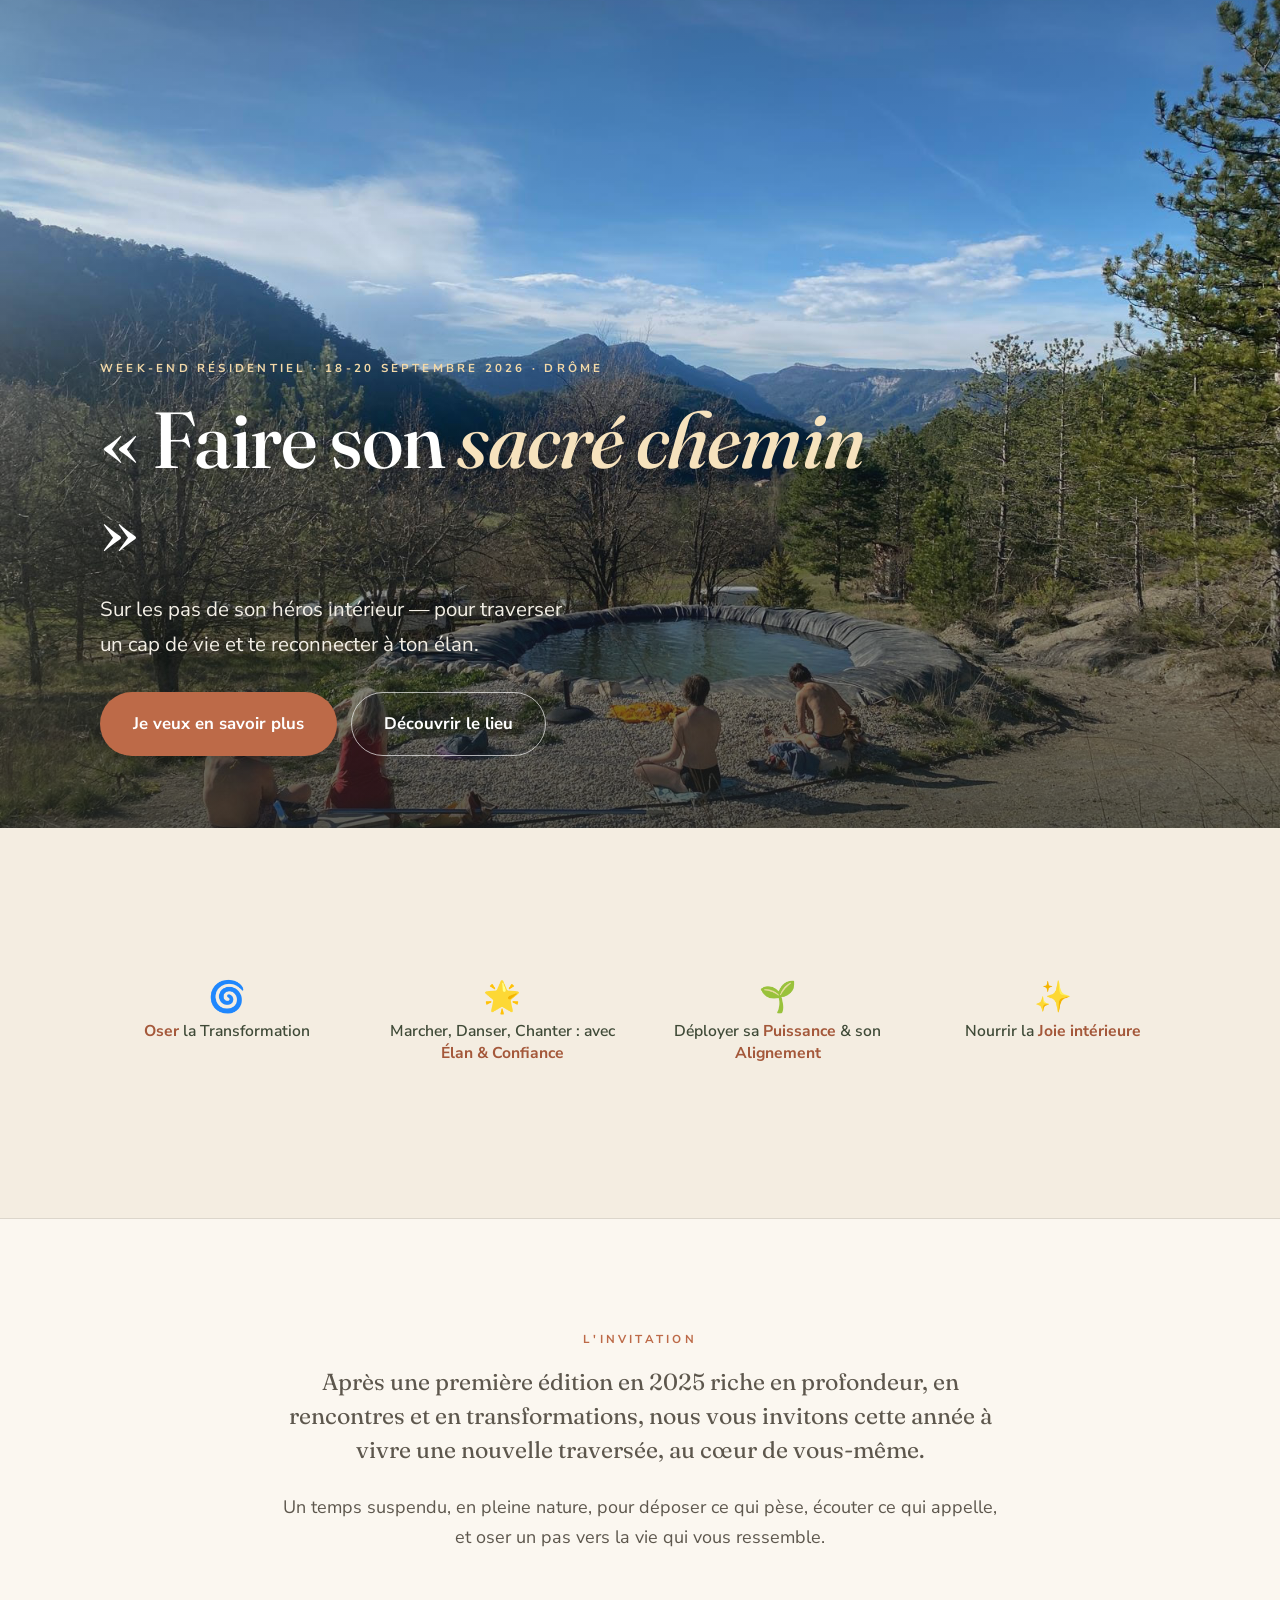
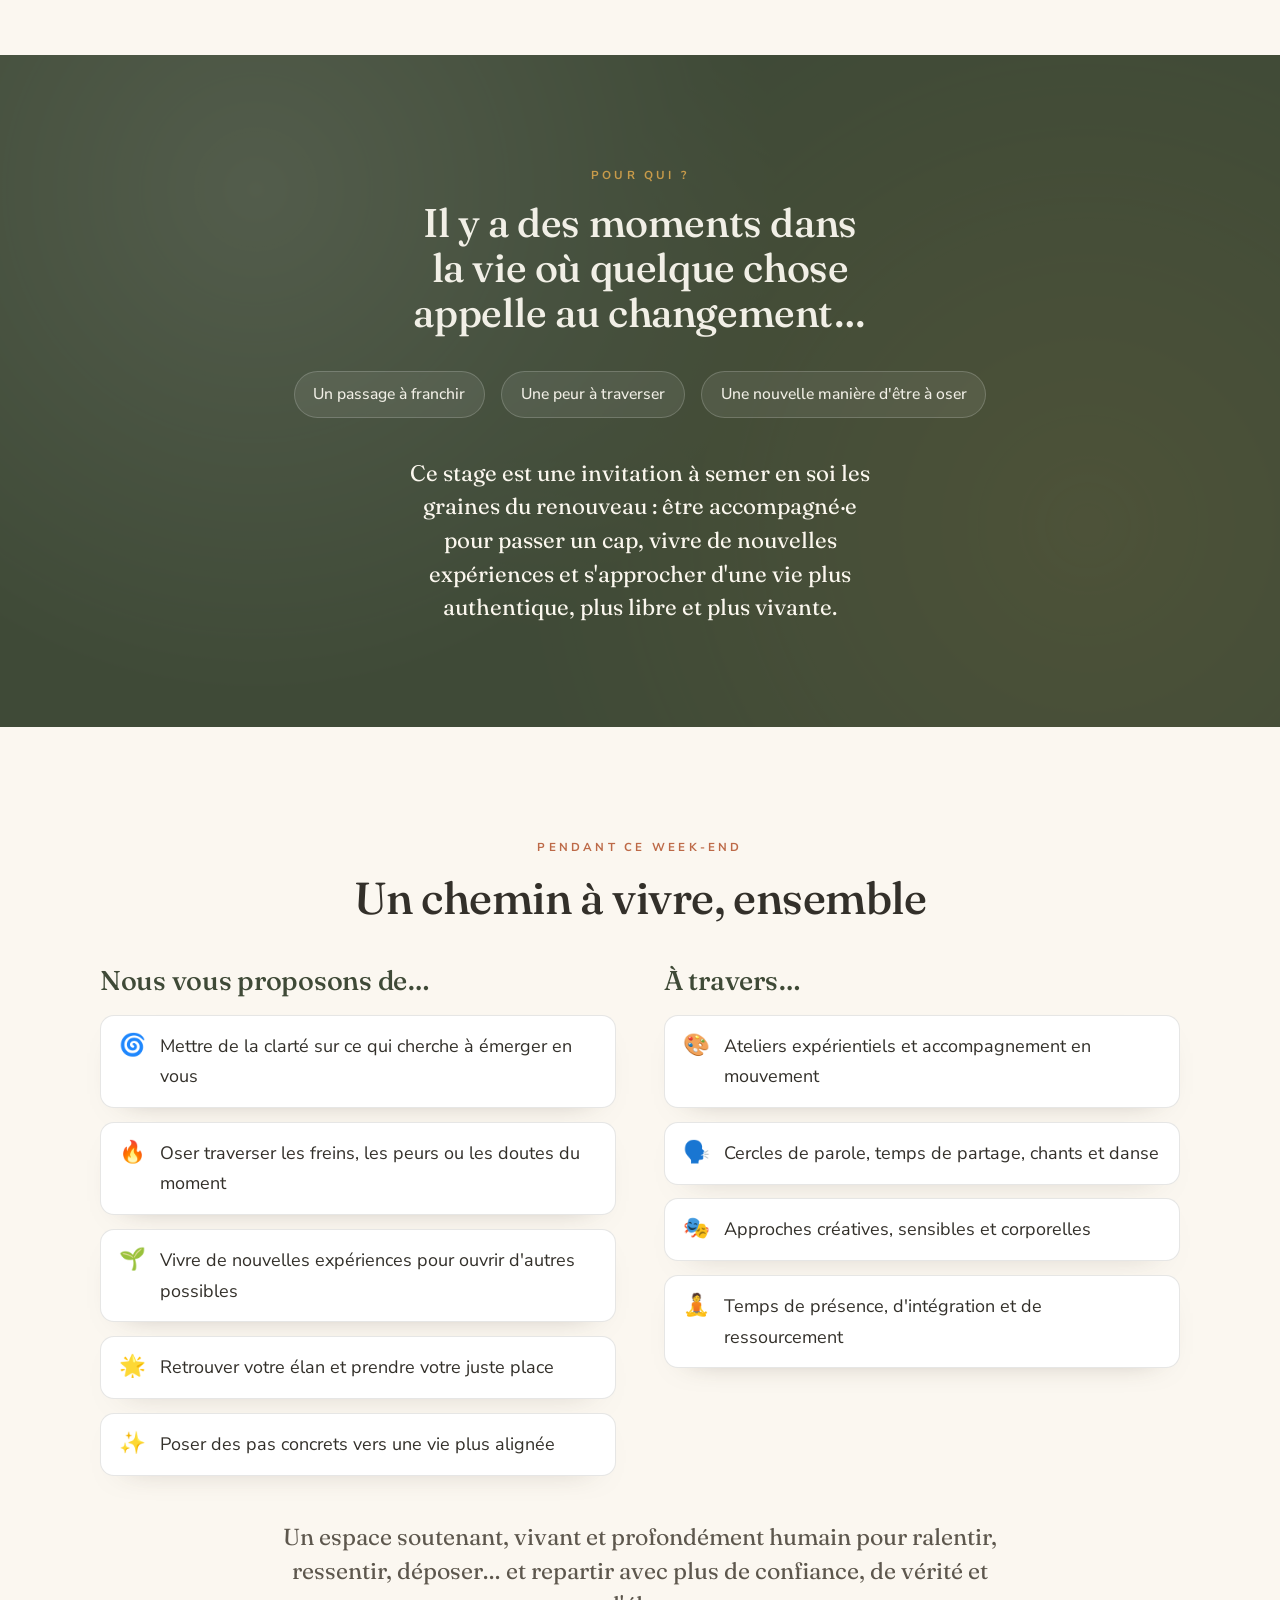
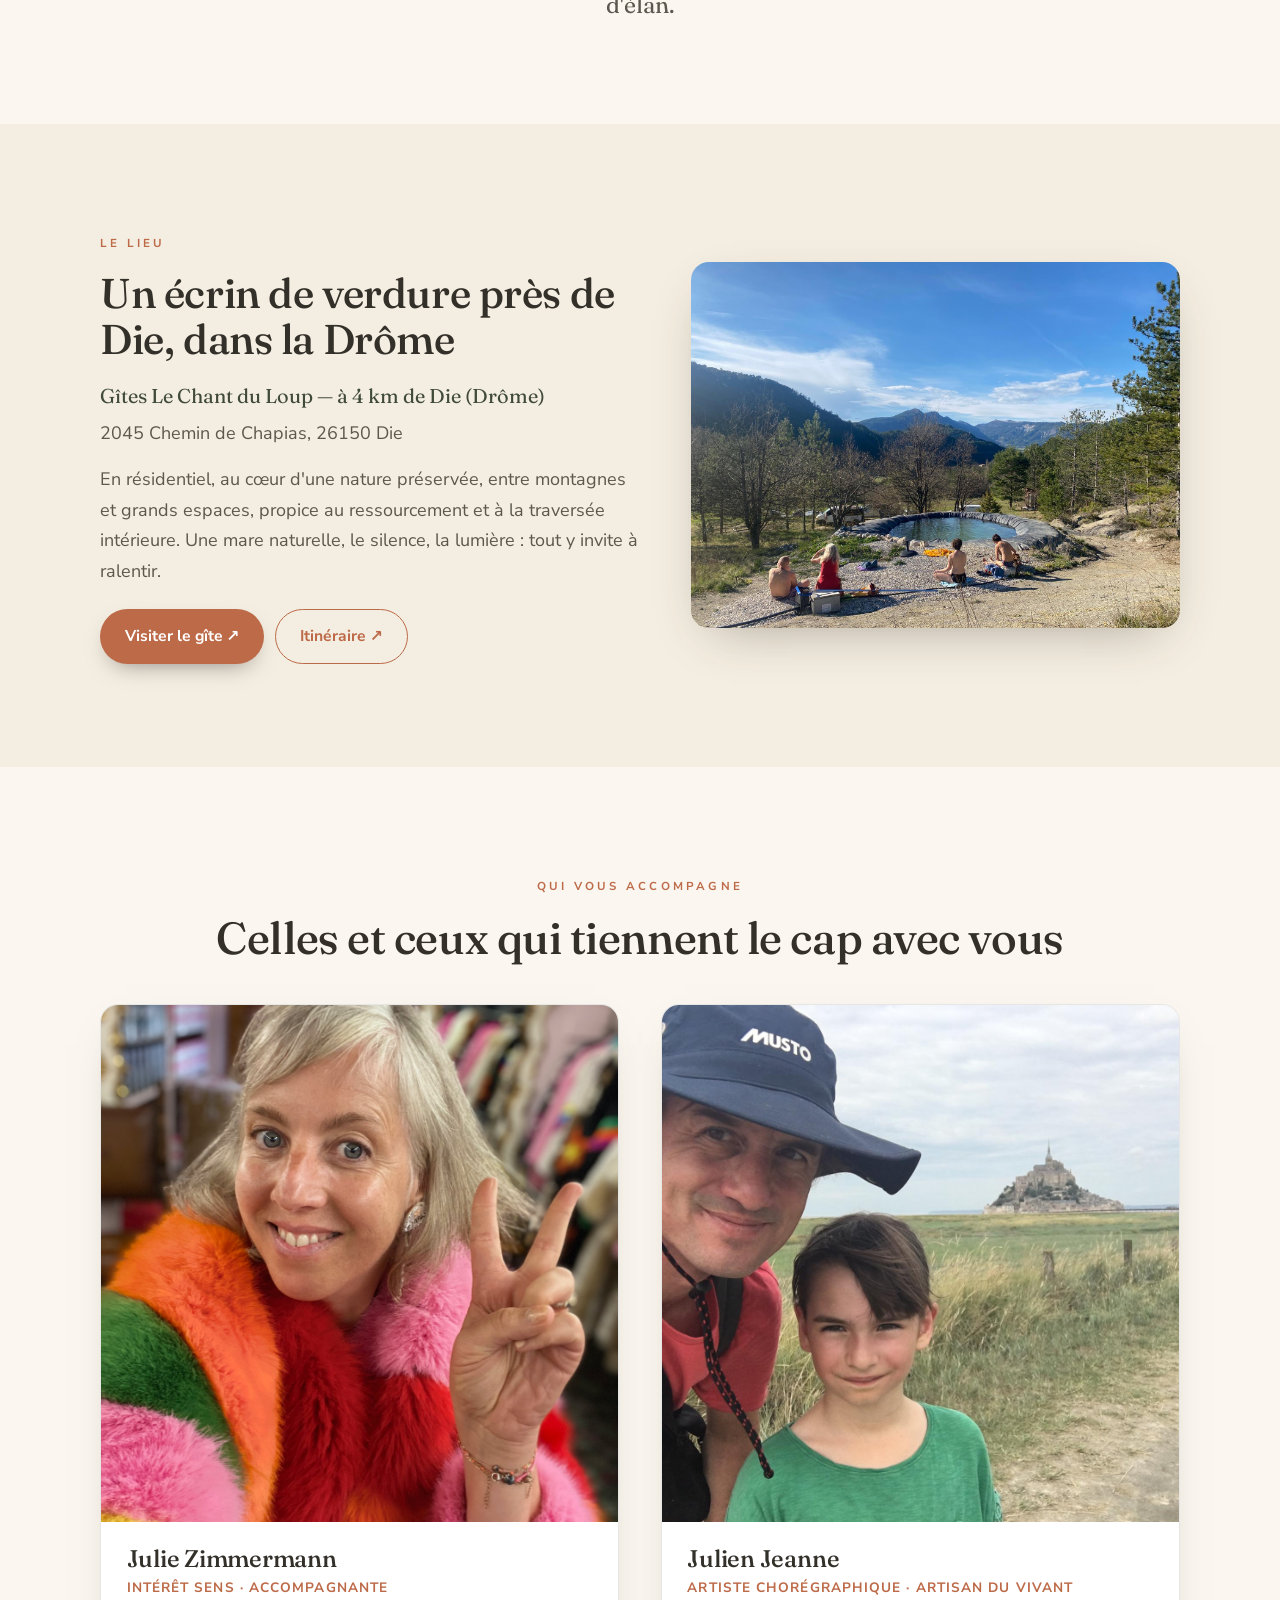
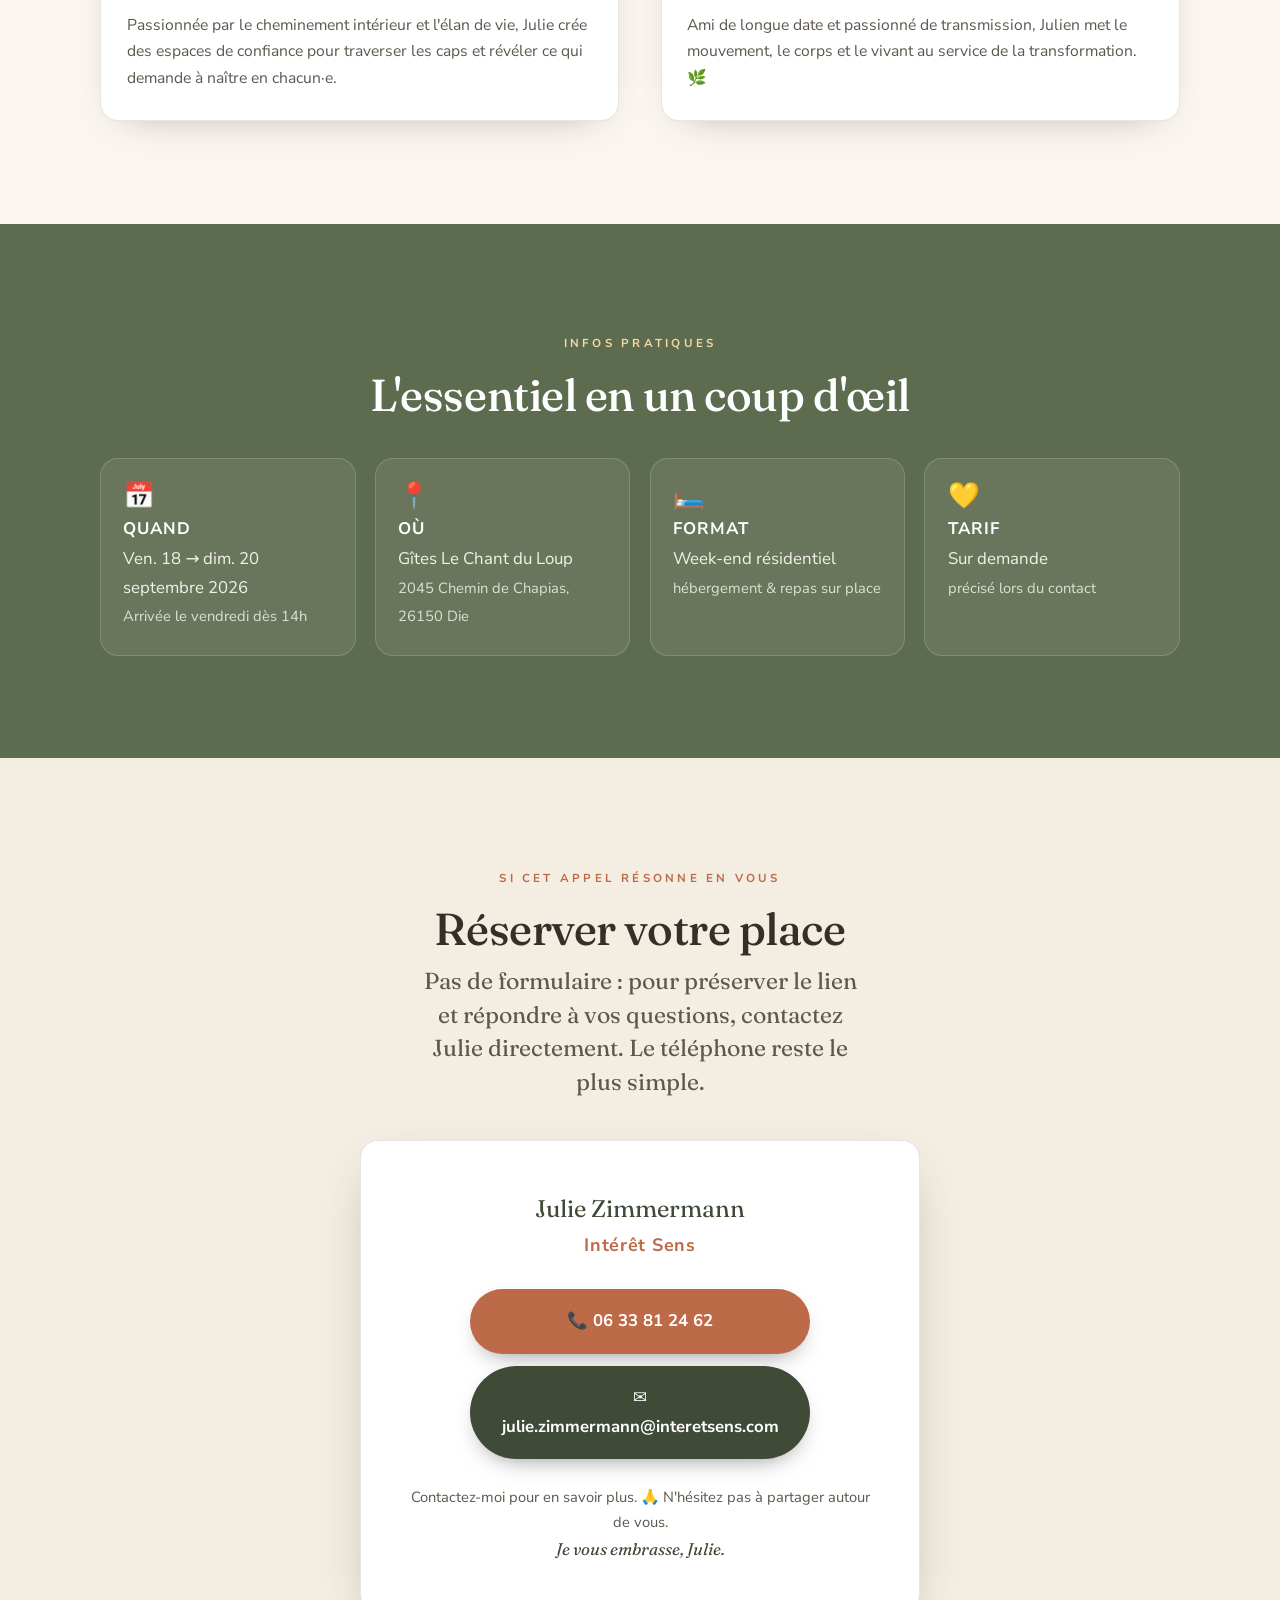
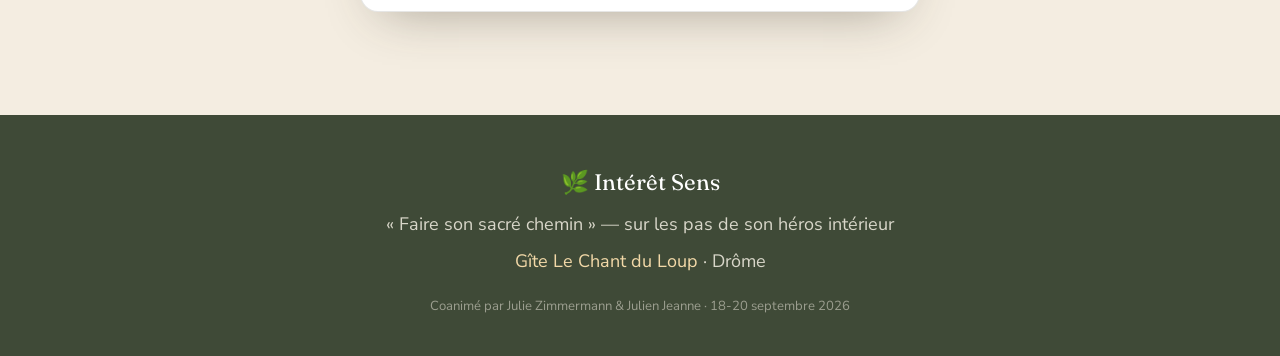
==== commit d1c8ea74: "Adresse complète, lien itinéraire et bande des 4 piliers - Adresse exacte : 2045 Chemin de Chapias, " ====
--- a/index.html
+++ b/index.html
@@ -96,7 +96,19 @@
   .btn:hover{transform:translateY(-2px);background:var(--terracotta-dark)}
   .btn--ghost{background:transparent;color:#fff;border-color:rgba(255,255,255,.65);box-shadow:none}
   .btn--ghost:hover{background:rgba(255,255,255,.14);border-color:#fff}
+  .btn--outline{background:transparent;color:var(--terracotta);border-color:var(--terracotta);box-shadow:none}
+  .btn--outline:hover{background:var(--terracotta);color:#fff}
   .btn--lg{padding:1em 1.9em;font-size:1.05rem}
+
+  /* ---------- PILIERS ---------- */
+  .pillars{background:var(--sand);border-bottom:1px solid var(--line)}
+  .pillars-inner{padding:clamp(2.2rem,5vw,3.2rem) 0}
+  .pillars-grid{display:grid;grid-template-columns:repeat(4,1fr);gap:1.4rem}
+  .pillar{text-align:center;padding:0 .4rem}
+  .pillar .e{font-size:1.9rem;display:block;margin-bottom:.55rem;line-height:1}
+  .pillar p{font-size:.98rem;color:var(--moss-deep);font-weight:600;line-height:1.4}
+  .pillar p b{color:var(--terracotta-dark)}
+  @media (max-width:760px){.pillars-grid{grid-template-columns:1fr 1fr;gap:1.6rem 1.1rem}}
 
   /* ---------- SECTIONS ---------- */
   section{padding:clamp(3.5rem,8vw,6.5rem) 0}
@@ -236,6 +248,16 @@
     </div>
   </div>
 </header>
+
+<!-- ===================== PILIERS ===================== -->
+<section class="pillars">
+  <div class="wrap pillars-inner pillars-grid reveal">
+    <div class="pillar"><span class="e">🌀</span><p><b>Oser</b> la Transformation</p></div>
+    <div class="pillar"><span class="e">🌟</span><p>Marcher, Danser, Chanter&nbsp;: avec <b>Élan &amp; Confiance</b></p></div>
+    <div class="pillar"><span class="e">🌱</span><p>Déployer sa <b>Puissance</b> &amp; son <b>Alignement</b></p></div>
+    <div class="pillar"><span class="e">✨</span><p>Nourrir la <b>Joie intérieure</b></p></div>
+  </div>
+</section>
 
 <!-- ===================== INVITATION ===================== -->
 <section class="invite">
@@ -296,10 +318,12 @@
     <div class="text">
       <span class="eyebrow">Le lieu</span>
       <h2>Un écrin de verdure près de Die, dans la Drôme</h2>
-      <p class="place">Gîte Le Chant du Loup — près de Die (Drôme)</p>
+      <p class="place">Gîtes Le Chant du Loup — à 4 km de Die (Drôme)</p>
+      <p style="margin-top:.3rem;color:var(--ink-soft)">2045 Chemin de Chapias, 26150 Die</p>
       <p style="margin-top:1rem">En résidentiel, au cœur d'une nature préservée, entre montagnes et grands espaces, propice au ressourcement et à la traversée intérieure. Une mare naturelle, le silence, la lumière&nbsp;: tout y invite à ralentir.</p>
-      <p style="margin-top:1.4rem">
-        <a class="btn" href="https://gites-lechantduloup.com" target="_blank" rel="noopener">Visiter le gîte ↗</a>
+      <p style="margin-top:1.4rem;display:flex;gap:.7rem;flex-wrap:wrap">
+        <a class="btn" href="https://www.gites-lechantduloup.com" target="_blank" rel="noopener">Visiter le gîte ↗</a>
+        <a class="btn btn--outline" href="https://www.google.com/maps/search/?api=1&amp;query=2045%20Chemin%20de%20Chapias%2026150%20Die" target="_blank" rel="noopener">Itinéraire ↗</a>
       </p>
     </div>
     <div class="media">
@@ -349,7 +373,7 @@
     <div class="info-card">
       <div class="ico">📍</div>
       <h3>Où</h3>
-      <p>Près de Die, dans la Drôme<br><span style="opacity:.85;font-size:.92rem">Gîte Le Chant du Loup</span></p>
+      <p>Gîtes Le Chant du Loup<br><span style="opacity:.85;font-size:.92rem">2045 Chemin de Chapias, 26150 Die</span></p>
     </div>
     <div class="info-card">
       <div class="ico">🛏️</div>
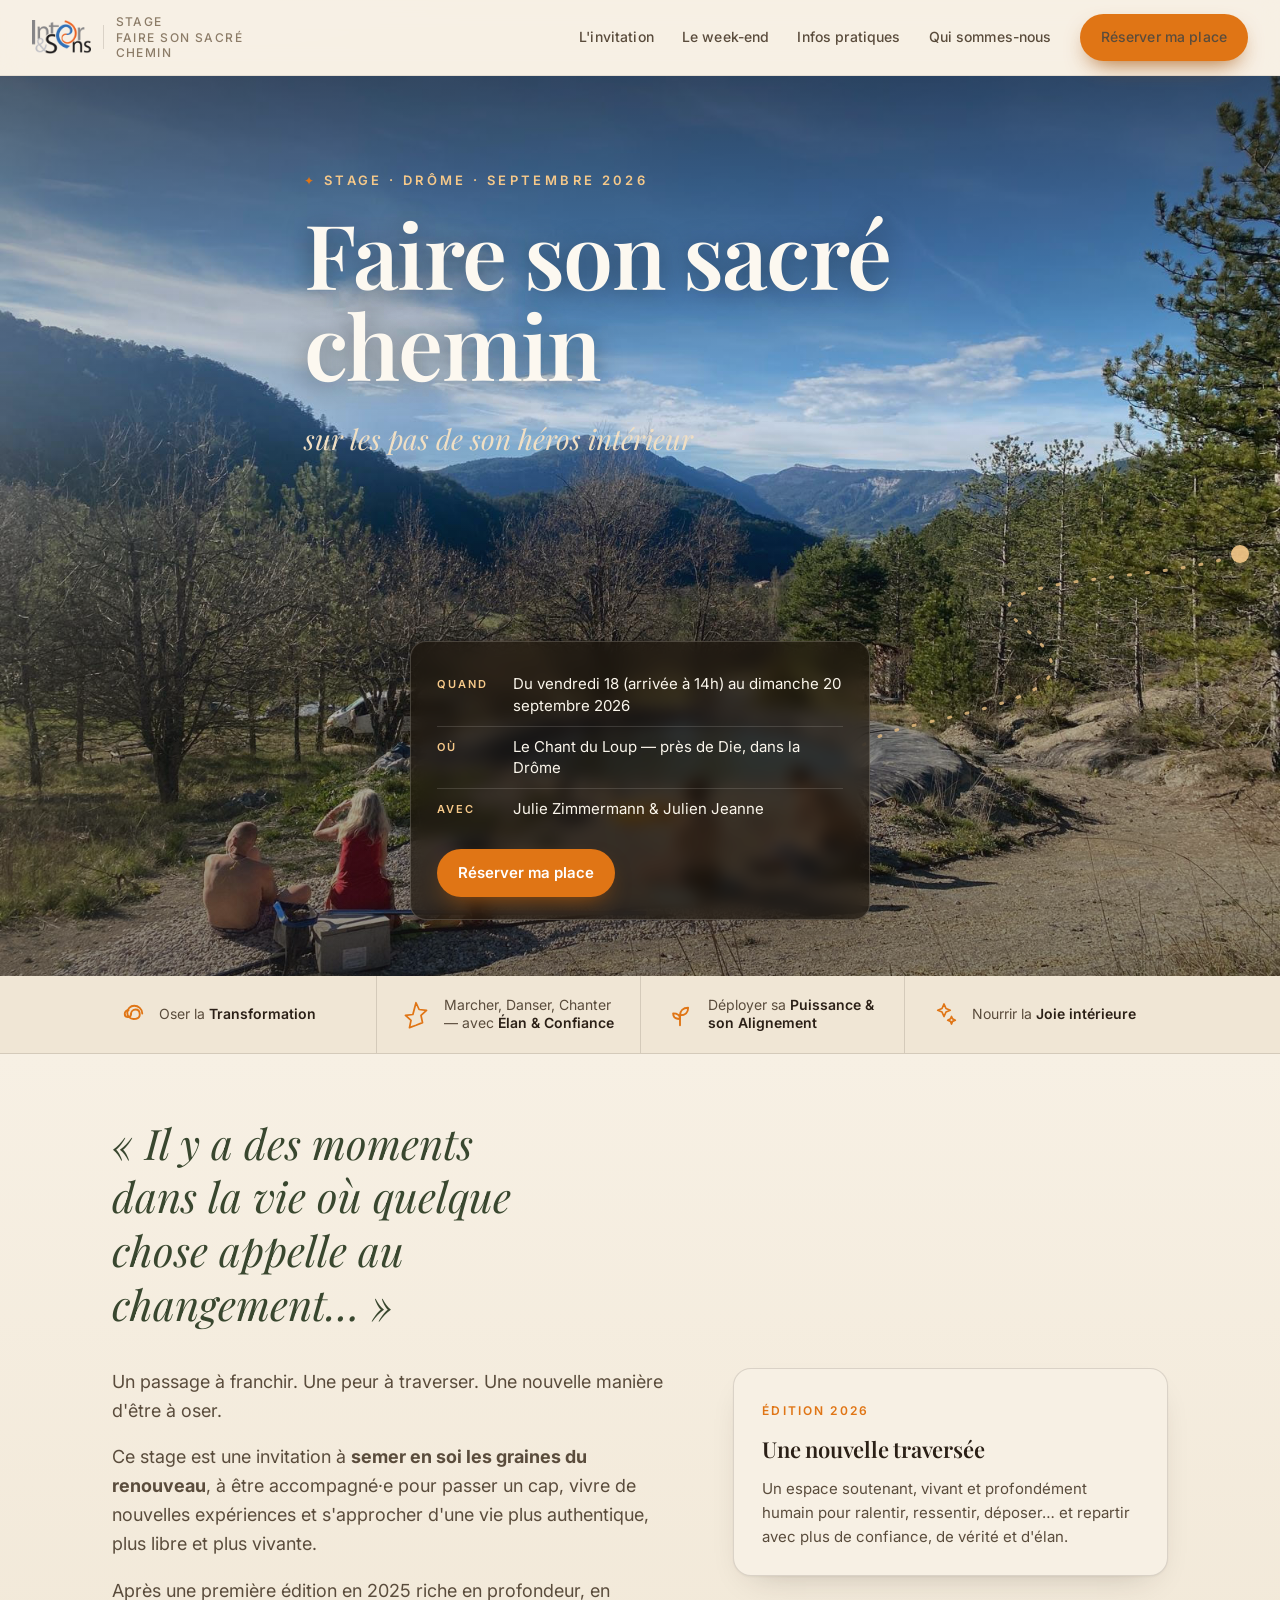
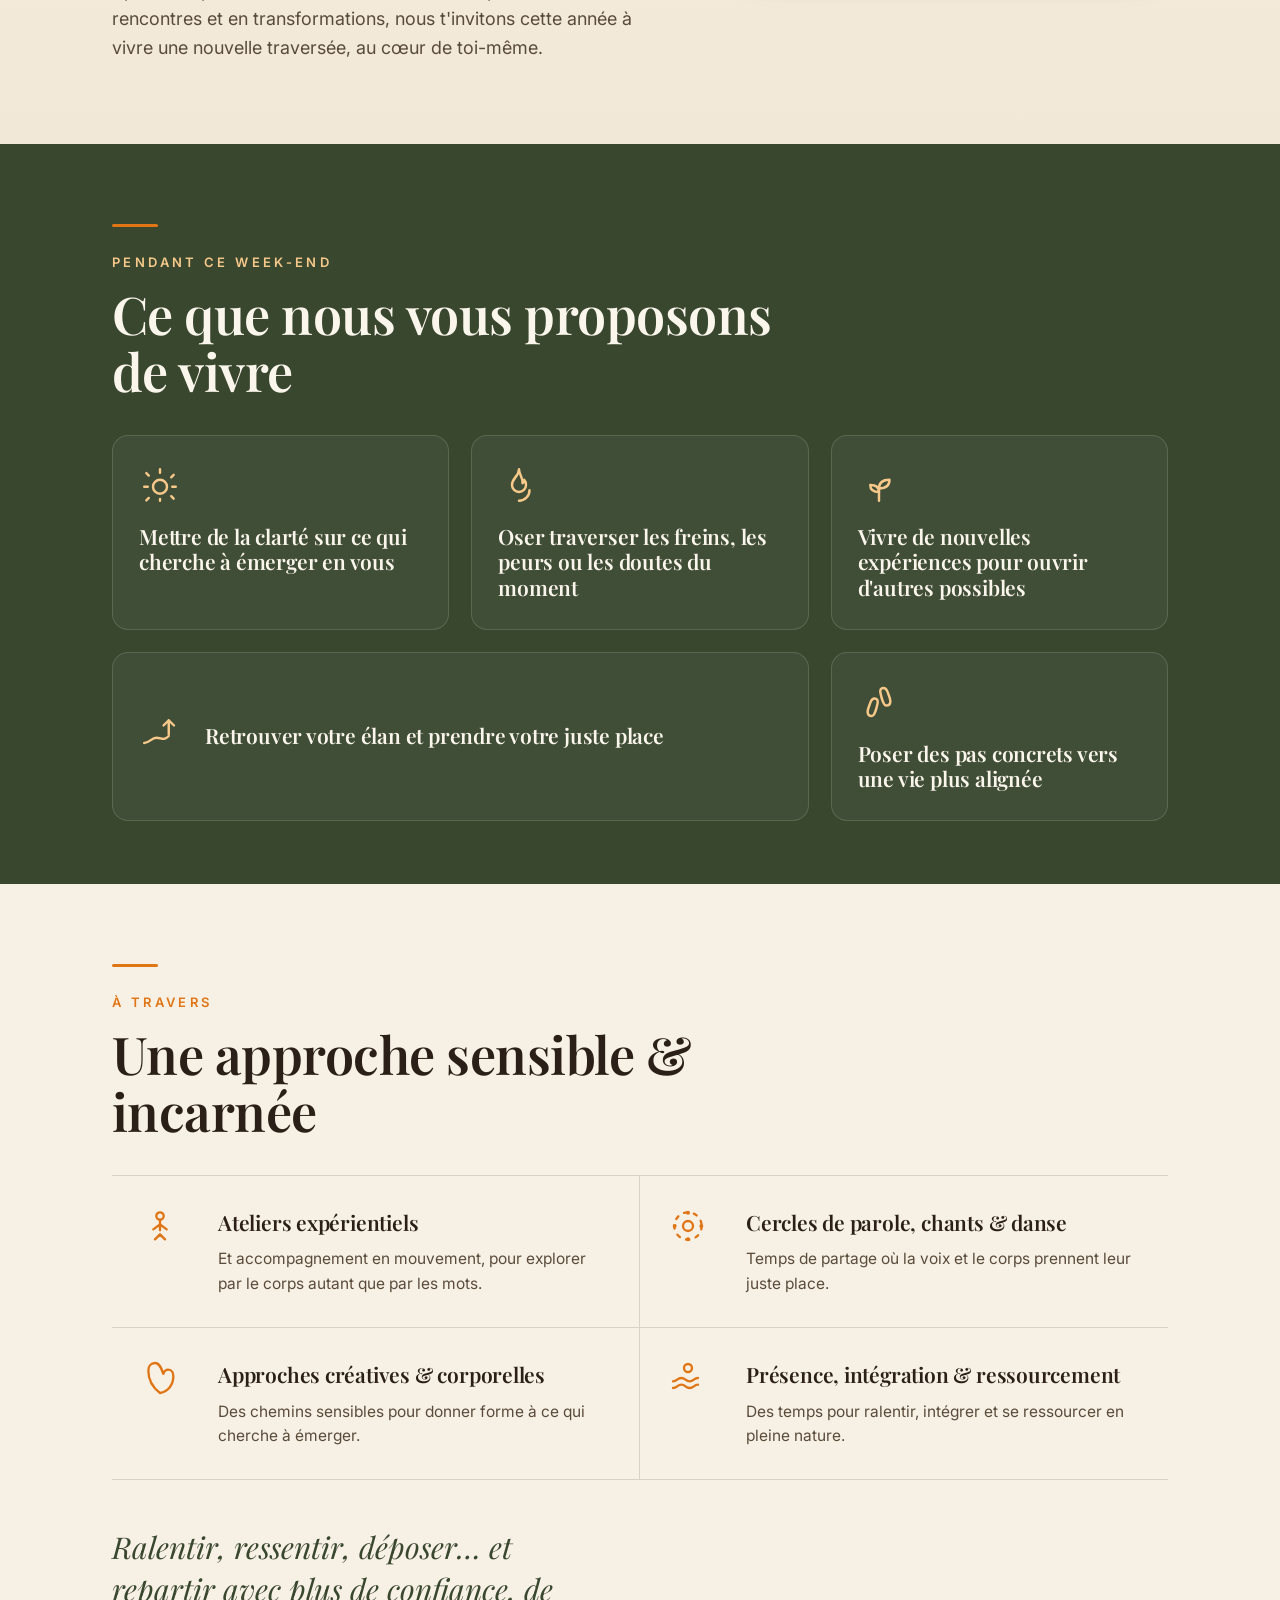
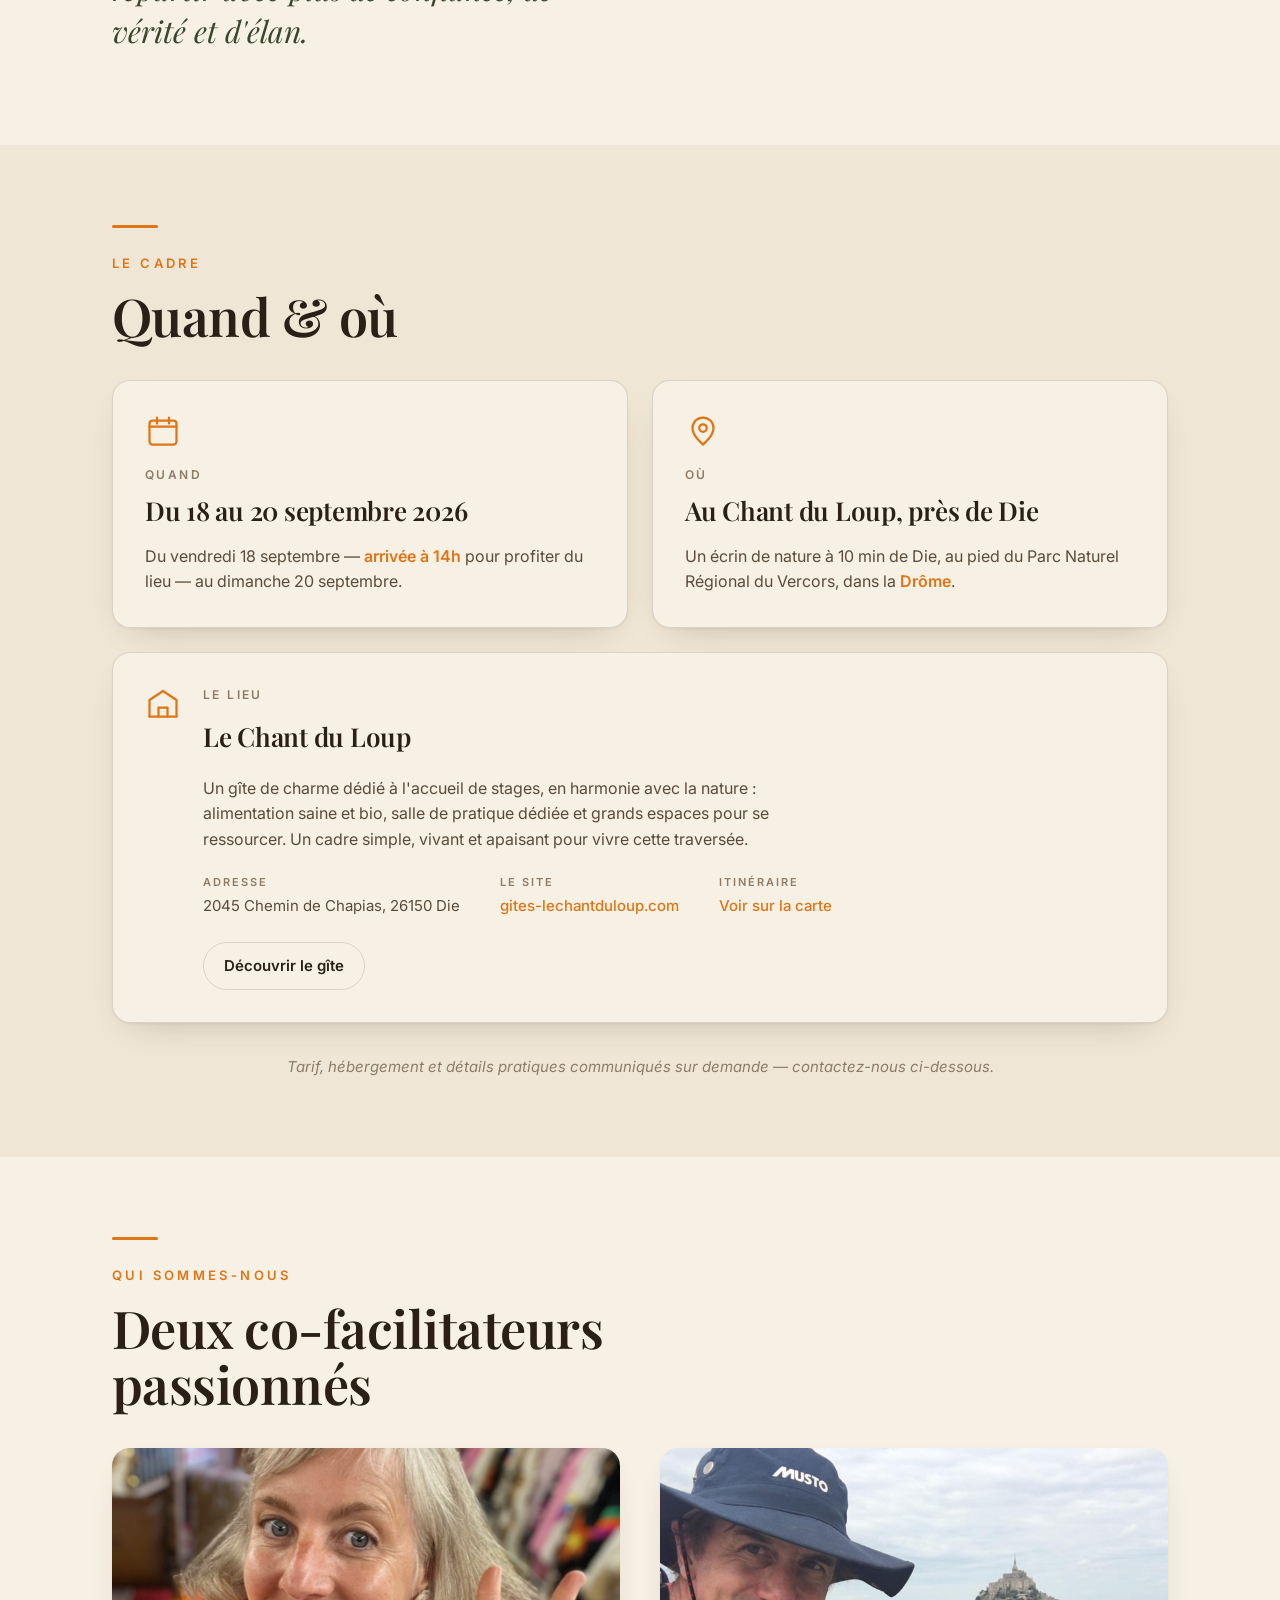
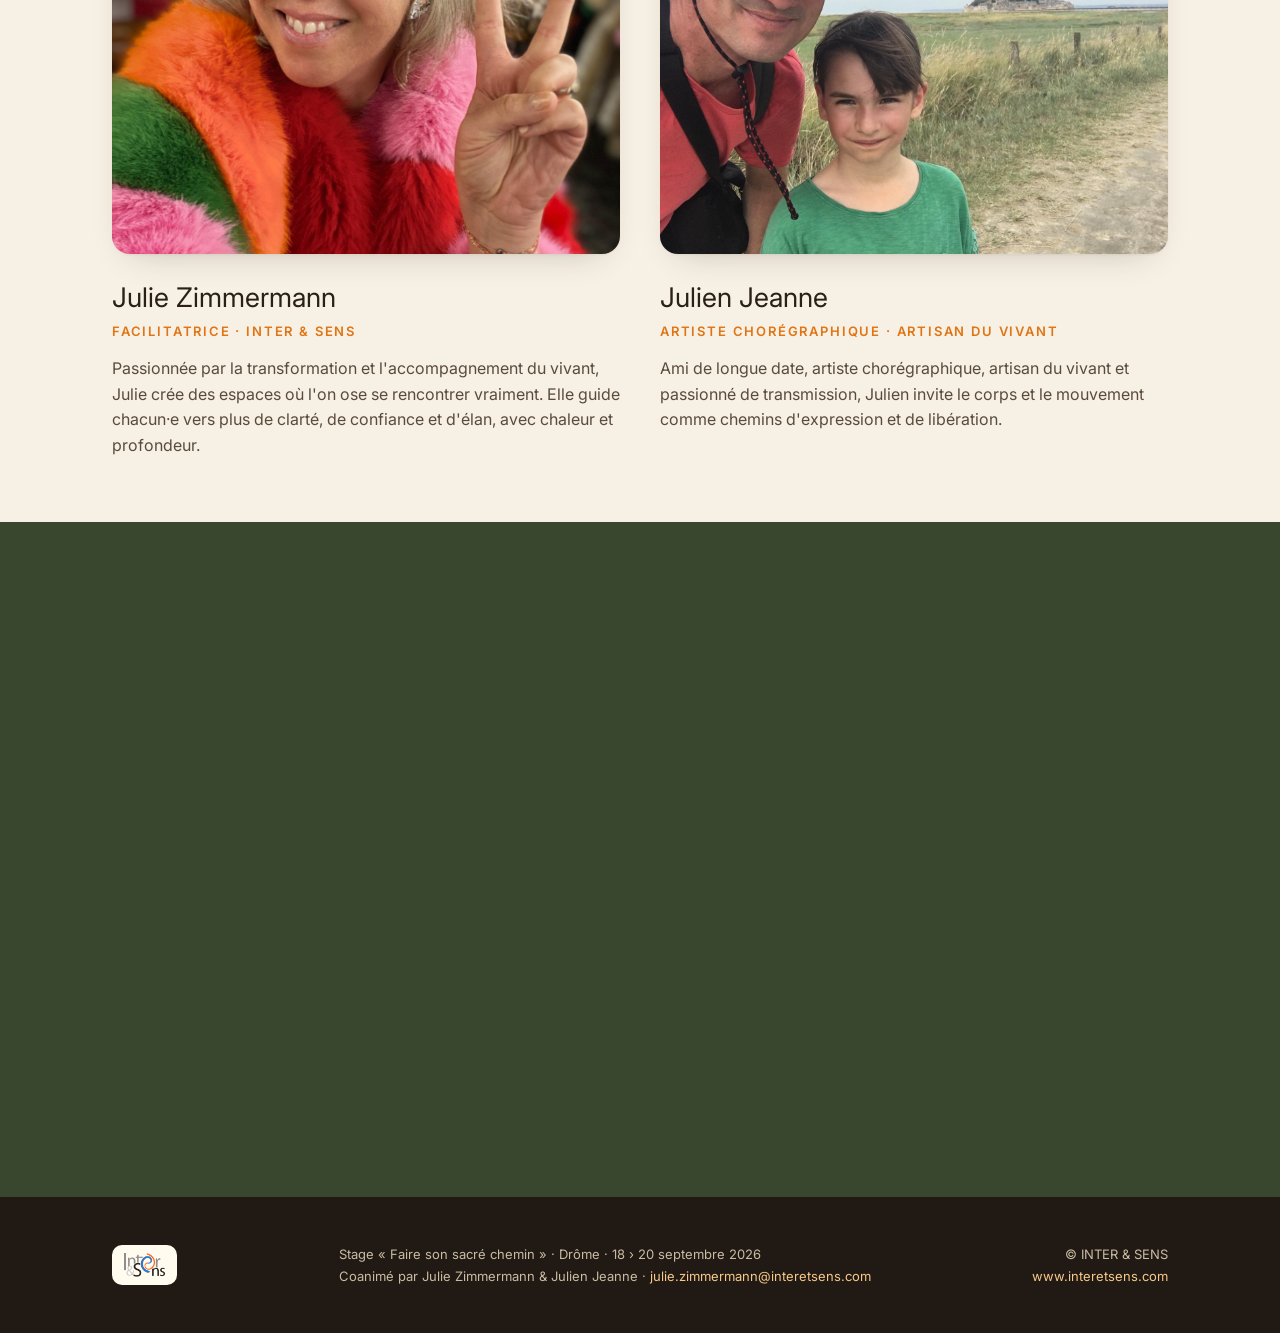
==== commit 561de3c0: "Refonte sur le style « Sentier » de la maquette Inter & Sens Aligne la page sur la maquette validée " ====
--- a/index.html
+++ b/index.html
@@ -3,426 +3,331 @@
 <head>
 <meta charset="UTF-8">
 <meta name="viewport" content="width=device-width, initial-scale=1.0">
-<title>Faire son sacré chemin — 18-20 septembre 2026, Drôme</title>
-<meta name="description" content="« Faire son sacré chemin », sur les pas de son héros intérieur. Week-end résidentiel du 18 au 20 septembre 2026 près de Die, dans la Drôme, pour traverser un cap de vie et te reconnecter à ton élan. Coanimé par Julie Zimmermann (Intérêt Sens) et Julien Jeanne.">
+<title>Faire son sacré chemin — Stage · Drôme · Septembre 2026 · INTER &amp; SENS</title>
+<meta name="description" content="Week-end résidentiel dans la Drôme, du 18 au 20 septembre 2026, pour traverser un cap de vie et se reconnecter à son élan. Coanimé par Julie Zimmermann &amp; Julien Jeanne.">
 
 <!-- Partage réseaux sociaux -->
 <meta property="og:type" content="website">
 <meta property="og:title" content="Faire son sacré chemin — sur les pas de son héros intérieur">
-<meta property="og:description" content="Week-end résidentiel dans la Drôme pour traverser un cap de vie et te reconnecter à ton élan.">
+<meta property="og:description" content="Week-end résidentiel dans la Drôme, du 18 au 20 septembre 2026. Coanimé par Julie Zimmermann &amp; Julien Jeanne.">
 <meta property="og:image" content="assets/paysage-mare.jpg">
 <meta name="twitter:card" content="summary_large_image">
 
 <link rel="icon" href="data:image/svg+xml,&lt;svg xmlns='http://www.w3.org/2000/svg' viewBox='0 0 100 100'&gt;&lt;text y='.9em' font-size='90'&gt;🌿&lt;/text&gt;&lt;/svg&gt;">
-
-<link rel="preconnect" href="https://fonts.googleapis.com">
-<link rel="preconnect" href="https://fonts.gstatic.com" crossorigin>
-<link href="https://fonts.googleapis.com/css2?family=Fraunces:ital,opsz,wght@0,9..144,400;0,9..144,500;0,9..144,600;1,9..144,400&family=Nunito+Sans:wght@300;400;500;600;700&display=swap" rel="stylesheet">
-
-<style>
-  :root{
-    --sand:#f4ede1;
-    --cream:#fbf7f0;
-    --ink:#33302a;
-    --ink-soft:#5d574d;
-    --terracotta:#bd6a48;
-    --terracotta-dark:#a4583a;
-    --moss:#5d6b4f;
-    --moss-deep:#3f4a37;
-    --gold:#c89b4a;
-    --line:rgba(51,48,42,.12);
-    --shadow:0 18px 50px -22px rgba(63,55,40,.45);
-    --r:18px;
-  }
-
-  *{box-sizing:border-box;margin:0;padding:0}
-  html{scroll-behavior:smooth}
-  body{
-    font-family:"Nunito Sans",system-ui,-apple-system,Segoe UI,Roboto,sans-serif;
-    color:var(--ink);
-    background:var(--cream);
-    line-height:1.7;
-    font-size:clamp(16px,1.05vw + 13px,18px);
-    -webkit-font-smoothing:antialiased;
-    overflow-x:hidden;
-  }
-  h1,h2,h3{font-family:"Fraunces",Georgia,serif;font-weight:500;line-height:1.12;letter-spacing:-.01em}
-  a{color:inherit}
-  img{display:block;max-width:100%}
-
-  .wrap{width:min(1080px,92vw);margin-inline:auto}
-  .narrow{width:min(720px,92vw);margin-inline:auto}
-
-  .eyebrow{
-    font-family:"Nunito Sans",sans-serif;
-    text-transform:uppercase;letter-spacing:.28em;
-    font-size:.72rem;font-weight:700;color:var(--terracotta);
-    display:inline-block;margin-bottom:1rem;
-  }
-
-  /* ---------- HERO ---------- */
-  .hero{position:relative;min-height:92svh;display:grid;align-items:end;color:#fff;isolation:isolate}
-  .hero::before{
-    content:"";position:absolute;inset:0;z-index:-2;
-    background:url("assets/paysage-mare.jpg") center 38%/cover no-repeat;
-  }
-  .hero::after{
-    content:"";position:absolute;inset:0;z-index:-1;
-    background:linear-gradient(180deg,rgba(28,34,30,.28) 0%,rgba(28,34,30,.05) 35%,rgba(28,30,26,.72) 100%);
-  }
-  .hero-inner{padding:clamp(2.4rem,6vw,5rem) 0 clamp(2.8rem,6vw,4.5rem)}
-  .hero .eyebrow{color:#f3d9a8}
-  .hero h1{
-    font-size:clamp(2.5rem,6.2vw,5rem);font-weight:500;
-    text-shadow:0 2px 30px rgba(0,0,0,.35);max-width:16ch;
-  }
-  .hero h1 em{font-style:italic;color:#f6e2bd}
-  .hero .tagline{
-    margin-top:1.2rem;max-width:40ch;font-size:clamp(1.05rem,1.6vw,1.3rem);
-    font-weight:400;text-shadow:0 2px 18px rgba(0,0,0,.4);color:#f3efe6;
-  }
-  .hero-cta{margin-top:1.9rem;display:flex;gap:.9rem;flex-wrap:wrap}
-
-  .btn{
-    --bg:var(--terracotta);--fg:#fff;
-    display:inline-flex;align-items:center;gap:.5rem;
-    background:var(--bg);color:var(--fg);
-    padding:.85em 1.5em;border-radius:999px;
-    font-weight:700;font-size:.98rem;text-decoration:none;
-    border:1.5px solid transparent;
-    transition:transform .2s ease,box-shadow .2s ease,background .2s ease;
-    box-shadow:0 10px 24px -12px rgba(0,0,0,.5);
-  }
-  .btn:hover{transform:translateY(-2px);background:var(--terracotta-dark)}
-  .btn--ghost{background:transparent;color:#fff;border-color:rgba(255,255,255,.65);box-shadow:none}
-  .btn--ghost:hover{background:rgba(255,255,255,.14);border-color:#fff}
-  .btn--outline{background:transparent;color:var(--terracotta);border-color:var(--terracotta);box-shadow:none}
-  .btn--outline:hover{background:var(--terracotta);color:#fff}
-  .btn--lg{padding:1em 1.9em;font-size:1.05rem}
-
-  /* ---------- PILIERS ---------- */
-  .pillars{background:var(--sand);border-bottom:1px solid var(--line)}
-  .pillars-inner{padding:clamp(2.2rem,5vw,3.2rem) 0}
-  .pillars-grid{display:grid;grid-template-columns:repeat(4,1fr);gap:1.4rem}
-  .pillar{text-align:center;padding:0 .4rem}
-  .pillar .e{font-size:1.9rem;display:block;margin-bottom:.55rem;line-height:1}
-  .pillar p{font-size:.98rem;color:var(--moss-deep);font-weight:600;line-height:1.4}
-  .pillar p b{color:var(--terracotta-dark)}
-  @media (max-width:760px){.pillars-grid{grid-template-columns:1fr 1fr;gap:1.6rem 1.1rem}}
-
-  /* ---------- SECTIONS ---------- */
-  section{padding:clamp(3.5rem,8vw,6.5rem) 0}
-  .lead{font-size:clamp(1.15rem,2vw,1.45rem);font-family:"Fraunces",serif;font-weight:400;color:var(--moss-deep);line-height:1.45}
-  .section-title{font-size:clamp(1.9rem,3.6vw,2.8rem);margin-bottom:1.4rem}
-  .text-center{text-align:center}
-  p + p{margin-top:1.1rem}
-
-  .invite{background:var(--cream)}
-  .invite p{color:var(--ink-soft)}
-
-  /* Bandeau "appel au changement" */
-  .call{background:var(--moss-deep);color:#f1efe6;text-align:center;position:relative;overflow:hidden}
-  .call::before{
-    content:"";position:absolute;inset:0;opacity:.10;
-    background:radial-gradient(circle at 20% 20%,#fff,transparent 45%),radial-gradient(circle at 85% 70%,var(--gold),transparent 50%);
-  }
-  .call .eyebrow{color:var(--gold)}
-  .call h2{font-size:clamp(1.7rem,3.2vw,2.5rem);max-width:18ch;margin-inline:auto}
-  .call .passages{
-    margin-top:2.2rem;display:flex;gap:1rem;flex-wrap:wrap;justify-content:center;
-  }
-  .passages span{
-    background:rgba(255,255,255,.08);border:1px solid rgba(255,255,255,.18);
-    padding:.6em 1.2em;border-radius:999px;font-size:.98rem;font-weight:500;
-    backdrop-filter:blur(2px);
-  }
-  .call .seed{margin-top:2.4rem;font-family:"Fraunces",serif;font-size:clamp(1.15rem,2vw,1.4rem);
-    line-height:1.5;max-width:34ch;margin-inline:auto;color:#fbf7ee}
-
-  /* ---------- PROGRAMME ---------- */
-  .programme{background:var(--cream)}
-  .prog-grid{display:grid;grid-template-columns:1fr 1fr;gap:clamp(1.6rem,4vw,3rem);margin-top:2.6rem;align-items:start}
-  .prog-col h3{font-family:"Fraunces",serif;font-size:clamp(1.3rem,2.4vw,1.7rem);color:var(--moss-deep);margin-bottom:1.2rem}
-  .prog-list{list-style:none;display:flex;flex-direction:column;gap:.85rem}
-  .prog-list li{
-    display:flex;gap:.85rem;align-items:flex-start;
-    background:#fff;border:1px solid var(--line);border-radius:14px;
-    padding:.95rem 1.15rem;box-shadow:0 12px 32px -26px rgba(63,55,40,.55);
-  }
-  .prog-list .e{font-size:1.35rem;line-height:1.3;flex:none}
-  .prog-closing{margin:2.8rem auto 0;max-width:52ch;text-align:center;color:var(--ink-soft)}
-
-  /* ---------- LIEU ---------- */
-  .lieu{background:var(--sand)}
-  .split{display:grid;grid-template-columns:1.05fr .95fr;gap:clamp(1.6rem,4vw,3.5rem);align-items:center}
-  .split .media{border-radius:var(--r);overflow:hidden;box-shadow:var(--shadow);aspect-ratio:4/3}
-  .split .media img{width:100%;height:100%;object-fit:cover}
-  .lieu h2{font-size:clamp(1.9rem,3.4vw,2.6rem);margin-bottom:1rem}
-  .lieu p{color:var(--ink-soft)}
-  .lieu .place{font-family:"Fraunces",serif;font-size:1.25rem;color:var(--moss-deep);margin-top:.4rem}
-
-  /* ---------- ANIMATEURS ---------- */
-  .team{background:var(--cream)}
-  .cards{display:grid;grid-template-columns:1fr 1fr;gap:clamp(1.4rem,3.5vw,2.6rem);margin-top:2.6rem}
-  .person{
-    background:#fff;border:1px solid var(--line);border-radius:var(--r);
-    overflow:hidden;box-shadow:0 14px 40px -26px rgba(63,55,40,.5);
-    display:flex;flex-direction:column;
-  }
-  .person .photo{aspect-ratio:1/1;overflow:hidden;background:var(--sand)}
-  .person .photo img{width:100%;height:100%;object-fit:cover}
-  .person .body{padding:1.5rem 1.6rem 1.8rem}
-  .person h3{font-size:1.5rem;margin-bottom:.15rem}
-  .person .role{color:var(--terracotta);font-weight:700;font-size:.85rem;text-transform:uppercase;letter-spacing:.08em;margin-bottom:.8rem}
-  .person p{color:var(--ink-soft);font-size:.98rem}
-
-  /* ---------- INFOS PRATIQUES ---------- */
-  .infos{background:var(--moss);color:#f4f1e8}
-  .infos .section-title{color:#fff}
-  .info-grid{display:grid;grid-template-columns:repeat(auto-fit,minmax(190px,1fr));gap:1.2rem;margin-top:2.4rem}
-  .info-card{
-    background:rgba(255,255,255,.08);border:1px solid rgba(255,255,255,.16);
-    border-radius:var(--r);padding:1.5rem 1.4rem;
-  }
-  .info-card .ico{font-size:1.6rem;line-height:1;margin-bottom:.7rem}
-  .info-card h3{font-size:1.05rem;color:#fff;font-family:"Nunito Sans",sans-serif;font-weight:700;text-transform:uppercase;letter-spacing:.06em;margin-bottom:.4rem}
-  .info-card p{font-size:1.05rem;color:#f4f1e8}
-
-  .tbd{
-    display:inline-block;background:rgba(255,234,170,.22);
-    border-bottom:2px dotted var(--gold);
-    padding:0 .35em;border-radius:4px;font-style:italic;color:#fbf2dc;
-  }
-
-  /* ---------- CONTACT ---------- */
-  .contact{background:var(--sand);text-align:center}
-  .contact .section-title{margin-bottom:.6rem}
-  .contact .lead{max-width:30ch;margin:.4rem auto 0;color:var(--ink-soft)}
-  .contact-card{
-    margin:2.6rem auto 0;max-width:560px;background:#fff;
-    border:1px solid var(--line);border-radius:var(--r);
-    box-shadow:var(--shadow);padding:clamp(2rem,5vw,3rem);
-  }
-  .contact-card .who{font-family:"Fraunces",serif;font-size:1.5rem;color:var(--moss-deep)}
-  .contact-card .brand{color:var(--terracotta);font-weight:700;letter-spacing:.04em;margin-bottom:1.8rem}
-  .contact-actions{display:flex;flex-direction:column;gap:.8rem;max-width:340px;margin:0 auto}
-  .contact-actions .btn{justify-content:center;width:100%}
-  .contact-actions .btn--mail{--bg:var(--moss-deep)}
-  .contact-actions .btn--mail:hover{background:#2f3729}
-  .contact-note{margin-top:1.6rem;font-size:.92rem;color:var(--ink-soft)}
-
-  /* ---------- FOOTER ---------- */
-  footer{background:var(--moss-deep);color:#d8d6c9;text-align:center;padding:3rem 0 2.4rem}
-  footer .logo{font-family:"Fraunces",serif;font-size:1.4rem;color:#fff;margin-bottom:.5rem}
-  footer a{color:#f3d9a8;text-decoration:none}
-  footer a:hover{text-decoration:underline}
-  footer .fine{margin-top:1.2rem;font-size:.82rem;color:rgba(216,214,201,.6)}
-
-  /* reveal */
-  .reveal{opacity:0;transform:translateY(22px);transition:opacity .7s ease,transform .7s ease}
-  .reveal.in{opacity:1;transform:none}
-  @media (prefers-reduced-motion:reduce){.reveal{opacity:1;transform:none}html{scroll-behavior:auto}}
-
-  /* ---------- RESPONSIVE ---------- */
-  @media (max-width:760px){
-    .split{grid-template-columns:1fr}
-    .split .media{order:-1}
-    .cards{grid-template-columns:1fr}
-    .hero{min-height:88svh}
-    .hero-cta{flex-direction:column;align-items:stretch}
-    .hero-cta .btn{justify-content:center}
-  }
-</style>
+<link rel="stylesheet" href="site.css">
 </head>
-<body>
-
-<!-- ===================== HERO ===================== -->
-<header class="hero">
-  <div class="hero-inner wrap">
-    <span class="eyebrow">Week-end résidentiel · 18-20 septembre 2026 · Drôme</span>
-    <h1>« Faire son <em>sacré chemin</em> »</h1>
-    <p class="tagline">Sur les pas de son héros intérieur — pour traverser un cap de vie et te reconnecter à ton élan.</p>
-    <div class="hero-cta">
-      <a class="btn btn--lg" href="#contact">Je veux en savoir plus</a>
-      <a class="btn btn--ghost btn--lg" href="#lieu">Découvrir le lieu</a>
-    </div>
-  </div>
+
+<body data-hero="c">
+
+<!-- ===================== HEADER ===================== -->
+<header class="site-header">
+  <a class="brand" href="#top" aria-label="INTER &amp; SENS — accueil">
+    <img src="assets/logo-intersens.png" alt="INTER &amp; SENS">
+    <span class="sep"></span>
+    <span class="ctx">Stage<br>Faire son sacré chemin</span>
+  </a>
+  <nav class="site-nav">
+    <span class="nav-links">
+      <a href="#invitation">L'invitation</a>
+      <a href="#programme">Le week-end</a>
+      <a href="#infos">Infos pratiques</a>
+      <a href="#animateurs">Qui sommes-nous</a>
+    </span>
+    <a class="btn btn-primary" href="#contact">Réserver ma place</a>
+  </nav>
 </header>
 
-<!-- ===================== PILIERS ===================== -->
-<section class="pillars">
-  <div class="wrap pillars-inner pillars-grid reveal">
-    <div class="pillar"><span class="e">🌀</span><p><b>Oser</b> la Transformation</p></div>
-    <div class="pillar"><span class="e">🌟</span><p>Marcher, Danser, Chanter&nbsp;: avec <b>Élan &amp; Confiance</b></p></div>
-    <div class="pillar"><span class="e">🌱</span><p>Déployer sa <b>Puissance</b> &amp; son <b>Alignement</b></p></div>
-    <div class="pillar"><span class="e">✨</span><p>Nourrir la <b>Joie intérieure</b></p></div>
+<main id="top" class="hero-stage">
+
+  <!-- ===================== HERO — Sentier ===================== -->
+  <section class="hero hero--c">
+    <div class="bg" aria-hidden="true"></div>
+    <svg class="path" viewBox="0 0 560 380" fill="none" aria-hidden="true">
+      <path d="M40 360 C 160 300, 60 230, 200 200 S 360 150, 300 100 S 440 60, 520 30" stroke="#F6C98A" stroke-width="3" stroke-linecap="round" stroke-dasharray="2 16" opacity="0.85"></path>
+      <circle cx="520" cy="30" r="9" fill="#F6C98A"></circle>
+    </svg>
+    <div class="wrap top">
+      <p class="eyebrow"><span class="star" aria-hidden="true">✦</span> Stage · Drôme · septembre 2026</p>
+      <h1 class="hero-title">Faire son sacré chemin</h1>
+      <p class="hero-sub">sur les pas de son héros intérieur</p>
+    </div>
+    <div class="wrap" style="display:flex; flex-direction:column; flex:1;">
+      <div class="info-card">
+        <div class="row"><span class="k">Quand</span><span class="v">Du vendredi 18 (arrivée à 14h) au dimanche 20 septembre 2026</span></div>
+        <div class="row"><span class="k">Où</span><span class="v">Le Chant du Loup — près de Die, dans la Drôme</span></div>
+        <div class="row"><span class="k">Avec</span><span class="v">Julie Zimmermann &amp; Julien Jeanne</span></div>
+        <div class="hero-cta">
+          <a class="btn btn-primary" href="#contact">Réserver ma place</a>
+        </div>
+      </div>
+    </div>
+  </section>
+
+</main>
+
+<!-- ===================== ESSENCE (bandeau du slide) ===================== -->
+<section class="essence" aria-label="L'essence du week-end">
+  <div class="wrap essence-grid">
+    <div class="es-item">
+      <span class="ico" aria-hidden="true"><svg viewBox="0 0 24 24" fill="none" stroke="currentColor" stroke-width="1.5" stroke-linecap="round" stroke-linejoin="round"><path d="M12 12c0-2 1.6-3.6 3.6-3.6S19 10 19 12.4 16.8 16 14 16s-5-2.2-5-5 2.4-5.6 5.6-5.6S21 7.8 21 11.6"></path><path d="M12 12c0 1.4-1.1 2.5-2.6 2.5S7 13.4 7 11.8 8.4 9 10 9"></path></svg></span>
+      <p>Oser la <strong>Transformation</strong></p>
+    </div>
+    <div class="es-item">
+      <span class="ico" aria-hidden="true"><svg viewBox="0 0 24 24" fill="none" stroke="currentColor" stroke-width="1.4" stroke-linecap="round" stroke-linejoin="round"><path d="M12 3l2.5 5.4 5.9.7-4.4 4 1.2 5.8L12 21l-5.2 1.9 1.2-5.8-4.4-4 5.9-.7z"></path></svg></span>
+      <p>Marcher, Danser, Chanter — avec <strong>Élan &amp; Confiance</strong></p>
+    </div>
+    <div class="es-item">
+      <span class="ico" aria-hidden="true"><svg viewBox="0 0 24 24" fill="none" stroke="currentColor" stroke-width="1.5" stroke-linecap="round" stroke-linejoin="round"><path d="M12 21v-8"></path><path d="M12 13c0-3.5 2.4-6 6.5-6 0 4.2-2.8 6-6.5 6z"></path><path d="M12 16c0-2.8-2-4.5-5.5-4.5 0 3.2 2.3 4.5 5.5 4.5z"></path></svg></span>
+      <p>Déployer sa <strong>Puissance &amp; son Alignement</strong></p>
+    </div>
+    <div class="es-item">
+      <span class="ico" aria-hidden="true"><svg viewBox="0 0 24 24" fill="none" stroke="currentColor" stroke-width="1.4" stroke-linecap="round" stroke-linejoin="round"><path d="M12 4l1.6 3.6L17 9l-3.4 1.4L12 14l-1.6-3.6L7 9l3.4-1.4z"></path><path d="M18 14l.8 1.8L21 17l-2.2.9L18 20l-.8-2.1L15 17l2.2-1.2z"></path></svg></span>
+      <p>Nourrir la <strong>Joie intérieure</strong></p>
+    </div>
   </div>
 </section>
 
 <!-- ===================== INVITATION ===================== -->
-<section class="invite">
-  <div class="narrow text-center reveal">
-    <span class="eyebrow">L'invitation</span>
-    <p class="lead">Après une première édition en 2025 riche en profondeur, en rencontres et en transformations, nous vous invitons cette année à vivre une nouvelle traversée, au cœur de vous-même.</p>
-    <p style="margin-top:1.6rem">Un temps suspendu, en pleine nature, pour déposer ce qui pèse, écouter ce qui appelle, et oser un pas vers la vie qui vous ressemble.</p>
-  </div>
-</section>
-
-<!-- ===================== APPEL AU CHANGEMENT ===================== -->
-<section class="call">
-  <div class="narrow reveal" style="position:relative">
-    <span class="eyebrow">Pour qui ?</span>
-    <h2>Il y a des moments dans la vie où quelque chose appelle au changement…</h2>
-    <div class="passages">
-      <span>Un passage à franchir</span>
-      <span>Une peur à traverser</span>
-      <span>Une nouvelle manière d'être à oser</span>
-    </div>
-    <p class="seed">Ce stage est une invitation à semer en soi les graines du renouveau&nbsp;: être accompagné·e pour passer un cap, vivre de nouvelles expériences et s'approcher d'une vie plus authentique, plus libre et plus vivante.</p>
-  </div>
-</section>
-
-<!-- ===================== PROGRAMME ===================== -->
-<section class="programme">
-  <div class="wrap text-center reveal">
-    <span class="eyebrow">Pendant ce week-end</span>
-    <h2 class="section-title">Un chemin à vivre, ensemble</h2>
-  </div>
-  <div class="wrap prog-grid reveal">
-    <div class="prog-col">
-      <h3>Nous vous proposons de…</h3>
-      <ul class="prog-list">
-        <li><span class="e">🌀</span><span>Mettre de la clarté sur ce qui cherche à émerger en vous</span></li>
-        <li><span class="e">🔥</span><span>Oser traverser les freins, les peurs ou les doutes du moment</span></li>
-        <li><span class="e">🌱</span><span>Vivre de nouvelles expériences pour ouvrir d'autres possibles</span></li>
-        <li><span class="e">🌟</span><span>Retrouver votre élan et prendre votre juste place</span></li>
-        <li><span class="e">✨</span><span>Poser des pas concrets vers une vie plus alignée</span></li>
-      </ul>
-    </div>
-    <div class="prog-col">
-      <h3>À travers…</h3>
-      <ul class="prog-list">
-        <li><span class="e">🎨</span><span>Ateliers expérientiels et accompagnement en mouvement</span></li>
-        <li><span class="e">🗣️</span><span>Cercles de parole, temps de partage, chants et danse</span></li>
-        <li><span class="e">🎭</span><span>Approches créatives, sensibles et corporelles</span></li>
-        <li><span class="e">🧘</span><span>Temps de présence, d'intégration et de ressourcement</span></li>
-      </ul>
-    </div>
-  </div>
-  <p class="prog-closing lead narrow reveal">Un espace soutenant, vivant et profondément humain pour ralentir, ressentir, déposer… et repartir avec plus de confiance, de vérité et d'élan.</p>
-</section>
-
-<!-- ===================== LE LIEU ===================== -->
-<section class="lieu" id="lieu">
-  <div class="wrap split reveal">
-    <div class="text">
-      <span class="eyebrow">Le lieu</span>
-      <h2>Un écrin de verdure près de Die, dans la Drôme</h2>
-      <p class="place">Gîtes Le Chant du Loup — à 4 km de Die (Drôme)</p>
-      <p style="margin-top:.3rem;color:var(--ink-soft)">2045 Chemin de Chapias, 26150 Die</p>
-      <p style="margin-top:1rem">En résidentiel, au cœur d'une nature préservée, entre montagnes et grands espaces, propice au ressourcement et à la traversée intérieure. Une mare naturelle, le silence, la lumière&nbsp;: tout y invite à ralentir.</p>
-      <p style="margin-top:1.4rem;display:flex;gap:.7rem;flex-wrap:wrap">
-        <a class="btn" href="https://www.gites-lechantduloup.com" target="_blank" rel="noopener">Visiter le gîte ↗</a>
-        <a class="btn btn--outline" href="https://www.google.com/maps/search/?api=1&amp;query=2045%20Chemin%20de%20Chapias%2026150%20Die" target="_blank" rel="noopener">Itinéraire ↗</a>
-      </p>
-    </div>
-    <div class="media">
-      <img src="assets/paysage-mare.jpg" alt="La mare naturelle du gîte Le Chant du Loup, avec vue sur les montagnes de la Drôme" loading="lazy">
+<section class="block invite" id="invitation">
+  <div class="wrap">
+    <div class="reveal">
+      <p class="lead-quote">« Il y a des moments dans la vie où quelque chose appelle au changement… »</p>
+    </div>
+    <div class="cols reveal">
+      <div>
+        <p>Un passage à franchir. Une peur à traverser. Une nouvelle manière d'être à oser.</p>
+        <p>Ce stage est une invitation à <strong>semer en soi les graines du renouveau</strong>, à être accompagné·e pour passer un cap, vivre de nouvelles expériences et s'approcher d'une vie plus authentique, plus libre et plus vivante.</p>
+        <p>Après une première édition en 2025 riche en profondeur, en rencontres et en transformations, nous t'invitons cette année à vivre une nouvelle traversée, au cœur de toi-même.</p>
+      </div>
+      <aside class="aside">
+        <span class="badge">Édition 2026</span>
+        <h4>Une nouvelle traversée</h4>
+        <p>Un espace soutenant, vivant et profondément humain pour ralentir, ressentir, déposer… et repartir avec plus de confiance, de vérité et d'élan.</p>
+      </aside>
+    </div>
+  </div>
+</section>
+
+<!-- ===================== PENDANT CE WEEK-END (5 points — texte de Julie) ===================== -->
+<section class="block intentions" id="programme">
+  <div class="wrap">
+    <div class="section-head reveal">
+      <span class="rule"></span>
+      <p class="eyebrow" style="margin-top:16px;">Pendant ce week-end</p>
+      <h2>Ce que nous vous proposons de vivre</h2>
+    </div>
+    <div class="grid">
+      <article class="icard reveal">
+        <div class="ico" aria-hidden="true"><svg viewBox="0 0 24 24" fill="none" stroke="currentColor" stroke-width="1.4" stroke-linecap="round" stroke-linejoin="round"><circle cx="12" cy="13" r="4"></circle><path d="M12 3v2M12 21v-1M4.2 5.2l1.4 1.4M18.4 18.4l1.4 1.4M3 13h2M19 13h2M4.2 20.8l1.4-1.4M18.4 7.6l1.4-1.4"></path></svg></div>
+        <h3>Mettre de la clarté sur ce qui cherche à émerger en vous</h3>
+      </article>
+      <article class="icard reveal">
+        <div class="ico" aria-hidden="true"><svg viewBox="0 0 24 24" fill="none" stroke="currentColor" stroke-width="1.4" stroke-linecap="round" stroke-linejoin="round"><path d="M12 3c0 4-4 5-4 9a4 4 0 0 0 8 0c0-2-1-3-1-3 0 1.5-1 2-1 2 .5-3-2-5-2-8z"></path><path d="M12 21a6 6 0 0 0 6-6"></path></svg></div>
+        <h3>Oser traverser les freins, les peurs ou les doutes du moment</h3>
+      </article>
+      <article class="icard reveal">
+        <div class="ico" aria-hidden="true"><svg viewBox="0 0 24 24" fill="none" stroke="currentColor" stroke-width="1.4" stroke-linecap="round" stroke-linejoin="round"><path d="M12 21v-7"></path><path d="M12 14c0-3 2-5 6-5 0 4-3 5-6 5z"></path><path d="M12 16c0-3-2-4-5-4 0 3 2 4 5 4z"></path></svg></div>
+        <h3>Vivre de nouvelles expériences pour ouvrir d'autres possibles</h3>
+      </article>
+      <article class="icard span2 reveal">
+        <div class="ico" aria-hidden="true"><svg viewBox="0 0 24 24" fill="none" stroke="currentColor" stroke-width="1.4" stroke-linecap="round" stroke-linejoin="round"><path d="M3 16c3 0 4-3 7-3s4 2 7-1"></path><path d="M14 6l3-3 3 3M17 3v8"></path></svg></div>
+        <h3>Retrouver votre élan et prendre votre juste place</h3>
+      </article>
+      <article class="icard reveal">
+        <div class="ico" aria-hidden="true"><svg viewBox="0 0 24 24" fill="none" stroke="currentColor" stroke-width="1.4" stroke-linecap="round" stroke-linejoin="round"><path d="M8 20c-1.5 0-2.5-1-2.5-2.5S6.5 14 7 12.5 8 10 9.5 10s2 1.2 1.7 2.7S9.5 20 8 20z"></path><path d="M16 14c1.5 0 2.5-1 2.5-2.5S17.5 8 17 6.5 16 4 14.5 4s-2 1.2-1.7 2.7S14.5 14 16 14z"></path></svg></div>
+        <h3>Poser des pas concrets vers une vie plus alignée</h3>
+      </article>
+    </div>
+  </div>
+</section>
+
+<!-- ===================== À TRAVERS ===================== -->
+<section class="block through">
+  <div class="wrap">
+    <div class="section-head reveal">
+      <span class="rule"></span>
+      <p class="eyebrow" style="margin-top:16px;">À travers</p>
+      <h2>Une approche sensible &amp; incarnée</h2>
+    </div>
+    <div class="grid reveal">
+      <div class="row">
+        <div class="ico" aria-hidden="true"><svg viewBox="0 0 24 24" fill="none" stroke="currentColor" stroke-width="1.4" stroke-linecap="round" stroke-linejoin="round"><circle cx="12" cy="6" r="2.2"></circle><path d="M12 8.5v6M12 11l-4 3M12 11l4 3M9 20l3-3 3 3"></path></svg></div>
+        <div>
+          <h3>Ateliers expérientiels</h3>
+          <p>Et accompagnement en mouvement, pour explorer par le corps autant que par les mots.</p>
+        </div>
+      </div>
+      <div class="row">
+        <div class="ico" aria-hidden="true"><svg viewBox="0 0 24 24" fill="none" stroke="currentColor" stroke-width="1.4" stroke-linecap="round" stroke-linejoin="round"><circle cx="12" cy="12" r="3"></circle><circle cx="12" cy="12" r="8.2" stroke-dasharray="2 4"></circle><circle cx="20" cy="12" r="1.2" fill="currentColor" stroke="none"></circle><circle cx="4" cy="12" r="1.2" fill="currentColor" stroke="none"></circle><circle cx="12" cy="4" r="1.2" fill="currentColor" stroke="none"></circle><circle cx="12" cy="20" r="1.2" fill="currentColor" stroke="none"></circle></svg></div>
+        <div>
+          <h3>Cercles de parole, chants &amp; danse</h3>
+          <p>Temps de partage où la voix et le corps prennent leur juste place.</p>
+        </div>
+      </div>
+      <div class="row">
+        <div class="ico" aria-hidden="true"><svg viewBox="0 0 24 24" fill="none" stroke="currentColor" stroke-width="1.4" stroke-linecap="round" stroke-linejoin="round"><path d="M12 21c5-1 8-5 8-10 0-2-1-4-3-4-1.5 0-2.5 1-3 2.5C13 7 12 3 9 3 6.5 3 5 5 5 7.5 5 13 8 18 12 21z"></path></svg></div>
+        <div>
+          <h3>Approches créatives &amp; corporelles</h3>
+          <p>Des chemins sensibles pour donner forme à ce qui cherche à émerger.</p>
+        </div>
+      </div>
+      <div class="row">
+        <div class="ico" aria-hidden="true"><svg viewBox="0 0 24 24" fill="none" stroke="currentColor" stroke-width="1.4" stroke-linecap="round" stroke-linejoin="round"><path d="M3 14c2.5 0 2.5-2 5-2s2.5 2 5 2 2.5-2 5-2"></path><path d="M3 18c2.5 0 2.5-2 5-2s2.5 2 5 2 2.5-2 5-2"></path><circle cx="12" cy="6" r="2.4"></circle></svg></div>
+        <div>
+          <h3>Présence, intégration &amp; ressourcement</h3>
+          <p>Des temps pour ralentir, intégrer et se ressourcer en pleine nature.</p>
+        </div>
+      </div>
+    </div>
+    <p class="closing reveal">Ralentir, ressentir, déposer… et repartir avec plus de confiance, de vérité et d'élan.</p>
+  </div>
+</section>
+
+<!-- ===================== INFOS PRATIQUES ===================== -->
+<section class="block practical" id="infos">
+  <div class="wrap">
+    <div class="section-head reveal">
+      <span class="rule"></span>
+      <p class="eyebrow" style="margin-top:16px;">Le cadre</p>
+      <h2>Quand &amp; où</h2>
+    </div>
+    <div class="grid">
+      <div class="pcard reveal">
+        <div class="ico" aria-hidden="true"><svg viewBox="0 0 24 24" fill="none" stroke="currentColor" stroke-width="1.5" stroke-linecap="round" stroke-linejoin="round"><rect x="3" y="5" width="18" height="16" rx="2"></rect><path d="M3 9h18M8 3v4M16 3v4"></path></svg></div>
+        <div class="k">Quand</div>
+        <h3>Du 18 au 20 septembre 2026</h3>
+        <p>Du vendredi 18 septembre — <span class="pin">arrivée à 14h</span> pour profiter du lieu — au dimanche 20 septembre.</p>
+      </div>
+      <div class="pcard reveal">
+        <div class="ico" aria-hidden="true"><svg viewBox="0 0 24 24" fill="none" stroke="currentColor" stroke-width="1.5" stroke-linecap="round" stroke-linejoin="round"><path d="M12 21s-7-5.5-7-11a7 7 0 0 1 14 0c0 5.5-7 11-7 11z"></path><circle cx="12" cy="10" r="2.5"></circle></svg></div>
+        <div class="k">Où</div>
+        <h3>Au Chant du Loup, près de Die</h3>
+        <p>Un écrin de nature à 10 min de Die, au pied du Parc Naturel Régional du Vercors, dans la <span class="pin">Drôme</span>.</p>
+      </div>
+      <div class="pcard lieu reveal">
+        <div class="ico" aria-hidden="true"><svg viewBox="0 0 24 24" fill="none" stroke="currentColor" stroke-width="1.5" stroke-linecap="round" stroke-linejoin="round"><path d="M3 21V10l9-6 9 6v11"></path><path d="M9 21v-6h6v6"></path><path d="M3 21h18"></path></svg></div>
+        <div class="k">Le lieu</div>
+        <h3>Le Chant du Loup</h3>
+        <p>Un gîte de charme dédié à l'accueil de stages, en harmonie avec la nature : alimentation saine et bio, salle de pratique dédiée et grands espaces pour se ressourcer. Un cadre simple, vivant et apaisant pour vivre cette traversée.</p>
+        <ul class="lieu-meta">
+          <li><span class="lm-k">Adresse</span>2045 Chemin de Chapias, 26150 Die</li>
+          <li><span class="lm-k">Le site</span><a href="https://www.gites-lechantduloup.com/" target="_blank" rel="noopener">gites-lechantduloup.com</a></li>
+          <li><span class="lm-k">Itinéraire</span><a href="https://www.google.com/maps/search/?api=1&amp;query=2045%20Chemin%20de%20Chapias%2026150%20Die" target="_blank" rel="noopener">Voir sur la carte</a></li>
+        </ul>
+        <a class="btn btn-ghost" href="https://www.gites-lechantduloup.com/" target="_blank" rel="noopener">Découvrir le gîte</a>
+      </div>
+      <p class="note">Tarif, hébergement et détails pratiques communiqués sur demande — contactez-nous ci-dessous.</p>
     </div>
   </div>
 </section>
 
 <!-- ===================== ANIMATEURS ===================== -->
-<section class="team">
-  <div class="wrap text-center reveal">
-    <span class="eyebrow">Qui vous accompagne</span>
-    <h2 class="section-title">Celles et ceux qui tiennent le cap avec vous</h2>
-  </div>
-  <div class="wrap cards">
-    <article class="person reveal">
-      <div class="photo"><img src="assets/Julie.jpg" alt="Julie Zimmermann" loading="lazy"></div>
-      <div class="body">
-        <h3>Julie Zimmermann</h3>
-        <div class="role">Intérêt Sens · Accompagnante</div>
-        <p>Passionnée par le cheminement intérieur et l'élan de vie, Julie crée des espaces de confiance pour traverser les caps et révéler ce qui demande à naître en chacun·e.</p>
-      </div>
-    </article>
-    <article class="person reveal">
-      <div class="photo"><img src="assets/julien-fils.jpg" alt="Julien Jeanne" loading="lazy"></div>
-      <div class="body">
-        <h3>Julien Jeanne</h3>
-        <div class="role">Artiste chorégraphique · Artisan du vivant</div>
-        <p>Ami de longue date et passionné de transmission, Julien met le mouvement, le corps et le vivant au service de la transformation. 🌿</p>
-      </div>
-    </article>
-  </div>
-</section>
-
-<!-- ===================== INFOS PRATIQUES ===================== -->
-<section class="infos">
-  <div class="wrap text-center reveal">
-    <span class="eyebrow" style="color:#f3d9a8">Infos pratiques</span>
-    <h2 class="section-title">L'essentiel en un coup d'œil</h2>
-  </div>
-  <div class="wrap info-grid reveal">
-    <div class="info-card">
-      <div class="ico">📅</div>
-      <h3>Quand</h3>
-      <p>Ven. 18 → dim. 20 septembre 2026<br><span style="opacity:.85;font-size:.92rem">Arrivée le vendredi dès 14h</span></p>
-    </div>
-    <div class="info-card">
-      <div class="ico">📍</div>
-      <h3>Où</h3>
-      <p>Gîtes Le Chant du Loup<br><span style="opacity:.85;font-size:.92rem">2045 Chemin de Chapias, 26150 Die</span></p>
-    </div>
-    <div class="info-card">
-      <div class="ico">🛏️</div>
-      <h3>Format</h3>
-      <p>Week-end résidentiel<br><span style="opacity:.85;font-size:.92rem">hébergement &amp; repas sur place</span></p>
-    </div>
-    <div class="info-card">
-      <div class="ico">💛</div>
-      <h3>Tarif</h3>
-      <p>Sur demande<br><span style="opacity:.85;font-size:.92rem">précisé lors du contact</span></p>
+<section class="block facils" id="animateurs">
+  <div class="wrap">
+    <div class="section-head reveal">
+      <span class="rule"></span>
+      <p class="eyebrow" style="margin-top:16px;">Qui sommes-nous</p>
+      <h2>Deux co-facilitateurs passionnés</h2>
+    </div>
+    <div class="grid">
+      <article class="facil reveal">
+        <div class="ph"><img src="assets/julie-portrait.jpg" alt="Julie Zimmermann"></div>
+        <div class="name">Julie Zimmermann</div>
+        <div class="role">Facilitatrice · INTER &amp; SENS</div>
+        <p>Passionnée par la transformation et l'accompagnement du vivant, Julie crée des espaces où l'on ose se rencontrer vraiment. Elle guide chacun·e vers plus de clarté, de confiance et d'élan, avec chaleur et profondeur.</p>
+      </article>
+      <article class="facil reveal">
+        <div class="ph"><img src="assets/julien-fils.jpg" alt="Julien Jeanne"></div>
+        <div class="name">Julien Jeanne</div>
+        <div class="role">Artiste chorégraphique · artisan du vivant</div>
+        <p>Ami de longue date, artiste chorégraphique, artisan du vivant et passionné de transmission, Julien invite le corps et le mouvement comme chemins d'expression et de libération.</p>
+      </article>
     </div>
   </div>
 </section>
 
 <!-- ===================== CONTACT ===================== -->
-<section class="contact" id="contact">
-  <div class="narrow reveal">
-    <span class="eyebrow">Si cet appel résonne en vous</span>
-    <h2 class="section-title">Réserver votre place</h2>
-    <p class="lead">Pas de formulaire&nbsp;: pour préserver le lien et répondre à vos questions, contactez Julie directement. Le téléphone reste le plus simple.</p>
-
-    <div class="contact-card">
-      <div class="who">Julie Zimmermann</div>
-      <div class="brand">Intérêt Sens</div>
-      <div class="contact-actions">
-        <a class="btn btn--lg" href="tel:+33633812462">📞 06 33 81 24 62</a>
-        <a class="btn btn--mail btn--lg" href="mailto:julie.zimmermann@interetsens.com?subject=Stage%20%C2%AB%20Faire%20son%20sacr%C3%A9%20chemin%20%C2%BB%20-%20septembre%202026">✉️ julie.zimmermann@interetsens.com</a>
-      </div>
-      <p class="contact-note">Contactez-moi pour en savoir plus. 🙏 N'hésitez pas à partager autour de vous.<br><span style="font-family:'Fraunces',serif;font-style:italic;font-size:1.05rem;color:var(--moss-deep)">Je vous embrasse, Julie.</span></p>
+<section class="block contact" id="contact">
+  <div class="wrap">
+    <div class="grid">
+      <div class="reveal">
+        <span class="rule"></span>
+        <p class="eyebrow" style="margin-top:16px;">Si cet appel résonne en vous</p>
+        <h2>Faisons connaissance</h2>
+        <p class="invite-line">Contactez-moi pour en savoir plus — et n'hésitez pas à partager autour de vous. 🙏</p>
+        <div class="direct">
+          <a href="tel:+33633812462">
+            <span class="ico" aria-hidden="true"><svg viewBox="0 0 24 24" fill="none" stroke="currentColor" stroke-width="1.5" stroke-linecap="round" stroke-linejoin="round"><path d="M5 4h4l2 5-2.5 1.5a11 11 0 0 0 5 5L20 13l-1 4a2 2 0 0 1-2 2A14 14 0 0 1 3 6a2 2 0 0 1 2-2z"></path></svg></span>
+            <span><span class="lab">Téléphone</span><br><span class="val">06 33 81 24 62</span></span>
+          </a>
+          <a href="mailto:julie.zimmermann@interetsens.com?subject=Stage%20Faire%20son%20sacr%C3%A9%20chemin%20%E2%80%94%20septembre%202026">
+            <span class="ico" aria-hidden="true"><svg viewBox="0 0 24 24" fill="none" stroke="currentColor" stroke-width="1.5" stroke-linecap="round" stroke-linejoin="round"><rect x="3" y="5" width="18" height="14" rx="2"></rect><path d="m3 7 9 6 9-6"></path></svg></span>
+            <span><span class="lab">Email</span><br><span class="val">julie.zimmermann@interetsens.com</span></span>
+          </a>
+        </div>
+        <div class="sign">
+          <div class="je">Je vous embrasse,</div>
+          <div class="nm">Julie</div>
+        </div>
+      </div>
+
+      <form class="cform reveal" id="contactForm">
+        <div class="f">
+          <label for="cf-name">Votre prénom</label>
+          <input id="cf-name" name="name" type="text" placeholder="Prénom" required>
+        </div>
+        <div class="f">
+          <label for="cf-email">Votre email</label>
+          <input id="cf-email" name="email" type="email" placeholder="vous@email.com" required>
+        </div>
+        <div class="f">
+          <label for="cf-msg">Votre message</label>
+          <textarea id="cf-msg" name="message" placeholder="Ce stage résonne en moi, j'aimerais en savoir plus…"></textarea>
+        </div>
+        <button class="btn btn-primary btn-lg" type="submit">Envoyer ma demande</button>
+        <p class="hint">Votre message ouvrira votre messagerie, pré-rempli pour Julie.</p>
+      </form>
     </div>
   </div>
 </section>
 
 <!-- ===================== FOOTER ===================== -->
-<footer>
-  <div class="wrap">
-    <div class="logo">🌿 Intérêt Sens</div>
-    <p>« Faire son sacré chemin » — sur les pas de son héros intérieur</p>
-    <p style="margin-top:.4rem"><a href="https://gites-lechantduloup.com" target="_blank" rel="noopener">Gîte Le Chant du Loup</a> · Drôme</p>
-    <p class="fine">Coanimé par Julie Zimmermann &amp; Julien Jeanne · 18-20 septembre 2026</p>
+<footer class="site-footer">
+  <div class="wrap inner">
+    <img src="assets/logo-intersens.png" alt="INTER &amp; SENS">
+    <div class="meta">
+      Stage « Faire son sacré chemin » · Drôme · 18 › 20 septembre 2026<br>
+      Coanimé par Julie Zimmermann &amp; Julien Jeanne · <a href="mailto:julie.zimmermann@interetsens.com">julie.zimmermann@interetsens.com</a>
+    </div>
+    <div class="meta meta-right">© INTER &amp; SENS<br><a href="https://www.interetsens.com" target="_blank" rel="noopener">www.interetsens.com</a></div>
   </div>
 </footer>
 
 <script>
   // Apparition douce au scroll
-  const io = new IntersectionObserver((entries)=>{
-    entries.forEach(e=>{ if(e.isIntersecting){ e.target.classList.add('in'); io.unobserve(e.target); } });
-  },{threshold:.12, rootMargin:'0px 0px -8% 0px'});
-  document.querySelectorAll('.reveal').forEach(el=>io.observe(el));
+  const io = new IntersectionObserver((entries) => {
+    entries.forEach(e => { if (e.isIntersecting) { e.target.classList.add('in'); io.unobserve(e.target); } });
+  }, { threshold: .12, rootMargin: '0px 0px -8% 0px' });
+  document.querySelectorAll('.reveal').forEach(el => io.observe(el));
+
+  // Formulaire de contact → ouvre la messagerie pré-remplie (contact direct, sans serveur)
+  const form = document.getElementById('contactForm');
+  if (form) {
+    form.addEventListener('submit', function (e) {
+      e.preventDefault();
+      const name = (document.getElementById('cf-name').value || '').trim();
+      const email = (document.getElementById('cf-email').value || '').trim();
+      const msg = (document.getElementById('cf-msg').value || '').trim();
+      const subject = 'Stage « Faire son sacré chemin » — septembre 2026';
+      const body =
+        'Bonjour Julie,\n\n' +
+        (msg ? msg + '\n\n' : 'Ce stage résonne en moi, j’aimerais en savoir plus.\n\n') +
+        '— ' + (name || '') + (email ? '\n' + email : '');
+      window.location.href = 'mailto:julie.zimmermann@interetsens.com'
+        + '?subject=' + encodeURIComponent(subject)
+        + '&body=' + encodeURIComponent(body);
+    });
+  }
 </script>
 </body>
 </html>
--- a/site.css
+++ b/site.css
@@ -0,0 +1,475 @@
+/* =========================================================
+   INTER & SENS — Stage « Faire son sacré chemin »
+   Warm-nature palette + brand orange accent
+========================================================= */
+
+@import url('https://fonts.googleapis.com/css2?family=Playfair+Display:ital,wght@0,400;0,500;0,600;0,700;1,400;1,500&family=Cormorant+Garamond:ital,wght@0,400;0,500;0,600;1,400&family=Inter:wght@300;400;500;600&display=swap');
+
+:root {
+  /* Paper / warm grounds */
+  --paper:      #F7F0E4;
+  --paper-2:    #F0E6D5;
+  --paper-deep: #E7D9BF;
+
+  /* Ink (warm) */
+  --ink:        #2B2017;
+  --ink-2:      #5A4C3C;
+  --ink-3:      #8C7C68;
+
+  /* Nature */
+  --forest:     #39472F;
+  --olive:      #6C7B4C;
+  --sage:       #98A579;
+
+  /* Gold + brand orange accent (tweakable) */
+  --gold:       #BE8A3C;
+  --accent:     #E07515;
+  --accent-2:   #F28A2E;
+
+  --line:       rgba(43, 32, 23, .14);
+  --line-soft:  rgba(43, 32, 23, .08);
+
+  --serif:      'Playfair Display', Georgia, serif;
+  --sans:       'Inter', system-ui, -apple-system, sans-serif;
+
+  --maxw:       1120px;
+  --shadow-soft: 0 18px 50px -24px rgba(43, 32, 23, .45);
+  --shadow-card: 0 1px 2px rgba(43,32,23,.05), 0 14px 34px -20px rgba(43,32,23,.30);
+}
+
+* { box-sizing: border-box; }
+
+html { scroll-behavior: smooth; }
+
+body {
+  margin: 0;
+  font-family: var(--sans);
+  color: var(--ink);
+  background:
+    radial-gradient(1100px 700px at 12% -5%, #FCF7EE 0%, transparent 55%),
+    radial-gradient(900px 800px at 100% 8%, #F3E9D6 0%, transparent 50%),
+    var(--paper);
+  font-size: 18px;
+  line-height: 1.6;
+  -webkit-font-smoothing: antialiased;
+  text-rendering: optimizeLegibility;
+}
+
+img { display: block; max-width: 100%; }
+
+h1, h2, h3, h4 { font-family: var(--serif); font-weight: 600; color: var(--ink); margin: 0; letter-spacing: -0.01em; }
+
+a { color: inherit; }
+
+.wrap { max-width: var(--maxw); margin: 0 auto; padding: 0 32px; }
+
+.eyebrow {
+  font-family: var(--sans);
+  font-size: 13px;
+  font-weight: 600;
+  letter-spacing: 0.26em;
+  text-transform: uppercase;
+  color: var(--accent);
+}
+
+/* Essence strip (recreates the slide's bottom bar) */
+.essence { background: var(--paper-2); border-bottom: 1px solid var(--line); }
+.essence-grid { display: grid; grid-template-columns: repeat(4, 1fr); }
+.es-item { display: flex; align-items: center; gap: 13px; padding: 20px 24px; border-left: 1px solid var(--line); }
+.es-item:first-child { border-left: none; padding-left: 4px; }
+.es-item .ico { width: 30px; height: 30px; color: var(--accent); flex: none; }
+.es-item .ico svg { width: 100%; height: 100%; }
+.es-item p { margin: 0; font-size: 14px; line-height: 1.32; color: var(--ink-2); }
+.es-item p strong { color: var(--ink); font-weight: 600; }
+@media (max-width: 760px) { .essence-grid { grid-template-columns: 1fr 1fr; } .es-item { border-left: none; padding: 16px 6px; } }
+@media (max-width: 440px) { .essence-grid { grid-template-columns: 1fr; } }
+
+.lede { font-size: 1.18rem; color: var(--ink-2); line-height: 1.7; }
+
+/* =========================================================
+   HEADER
+========================================================= */
+.site-header {
+  position: sticky;
+  top: 0;
+  z-index: 50;
+  display: flex;
+  align-items: center;
+  justify-content: space-between;
+  gap: 24px;
+  padding: 14px 32px;
+  background: rgba(247, 240, 228, .82);
+  backdrop-filter: blur(12px);
+  -webkit-backdrop-filter: blur(12px);
+  border-bottom: 1px solid var(--line-soft);
+}
+.site-header .brand { display: flex; align-items: center; gap: 12px; text-decoration: none; }
+.site-header .brand img { height: 34px; width: auto; }
+.site-header .brand .sep { width: 1px; height: 24px; background: var(--line); }
+.site-header .brand .ctx {
+  font-size: 12px; letter-spacing: .12em; text-transform: uppercase;
+  color: var(--ink-3); font-weight: 500; max-width: 150px; line-height: 1.3;
+}
+.site-nav { display: flex; align-items: center; gap: 28px; }
+.site-nav .nav-links { display: flex; gap: 28px; }
+.site-nav a {
+  text-decoration: none; font-size: 14px; font-weight: 500; color: var(--ink-2);
+  letter-spacing: .01em; transition: color .2s;
+}
+.site-nav a:hover { color: var(--accent); }
+.btn {
+  display: inline-flex; align-items: center; gap: 9px;
+  font-family: var(--sans); font-size: 15px; font-weight: 600;
+  padding: 11px 20px; border-radius: 100px; text-decoration: none;
+  border: 1px solid transparent; cursor: pointer; transition: transform .2s, box-shadow .2s, background .2s;
+}
+.btn-primary {
+  background: var(--accent); color: #fff;
+  box-shadow: 0 10px 24px -10px color-mix(in oklab, var(--accent) 80%, black);
+}
+.btn-primary:hover { transform: translateY(-2px); box-shadow: 0 16px 30px -12px color-mix(in oklab, var(--accent) 80%, black); }
+.btn-ghost { background: transparent; color: var(--ink); border-color: var(--line); }
+.btn-ghost:hover { border-color: var(--accent); color: var(--accent); }
+.btn-lg { font-size: 16px; padding: 15px 28px; }
+.site-header .btn { white-space: nowrap; }
+@media (max-width: 760px) { .site-nav .nav-links { display: none; } }
+
+/* =========================================================
+   HERO — shared
+========================================================= */
+.hero-stage { position: relative; }
+body[data-hero="a"] .hero--b, body[data-hero="a"] .hero--c,
+body[data-hero="b"] .hero--a, body[data-hero="b"] .hero--c,
+body[data-hero="c"] .hero--a, body[data-hero="c"] .hero--b { display: none !important; }
+
+.hero-title {
+  font-family: var(--serif);
+  font-weight: 600;
+  line-height: 1.02;
+  letter-spacing: -0.02em;
+}
+.hero-sub {
+  font-family: var(--serif);
+  font-style: italic;
+  font-weight: 400;
+}
+.date-chip {
+  display: inline-flex; align-items: center; gap: 10px;
+  font-family: var(--sans); font-size: 13px; font-weight: 600;
+  letter-spacing: .14em; text-transform: uppercase;
+  padding: 9px 16px; border-radius: 100px;
+}
+.date-chip .dot { width: 6px; height: 6px; border-radius: 50%; background: var(--accent); }
+
+/* ---- Hero A : Immersion (full-bleed) ---- */
+.hero--a {
+  position: relative;
+  min-height: 100vh;
+  display: flex;
+  align-items: flex-end;
+  color: #FBF6EC;
+  overflow: hidden;
+}
+.hero--a .bg {
+  position: absolute; inset: 0;
+  background-image: url('assets/paysage-mare.jpg');
+  background-size: cover; background-position: center 38%;
+}
+.hero--a .bg::after {
+  content: ""; position: absolute; inset: 0;
+  background:
+    linear-gradient(180deg, rgba(28,20,12,.42) 0%, rgba(28,20,12,0) 26%, rgba(28,20,12,.18) 55%, rgba(24,17,10,.86) 100%);
+}
+.hero--a .hero-inner { position: relative; z-index: 2; width: 100%; padding: 0 0 84px; }
+.hero--a .eyebrow { color: #F6C98A; }
+.hero--a .hero-title { font-size: clamp(44px, 8.2vw, 104px); color: #FCF8F0; margin: 18px 0 14px; text-shadow: 0 2px 30px rgba(0,0,0,.35); }
+.hero--a .hero-sub { font-size: clamp(20px, 2.6vw, 30px); color: #F0DFC4; max-width: 620px; }
+.hero--a .hero-lede { margin: 26px 0 0; max-width: 560px; font-size: 1.12rem; color: rgba(251,246,236,.9); }
+.hero--a .hero-cta { display: flex; flex-wrap: wrap; gap: 14px; margin-top: 34px; align-items: center; }
+.hero--a .date-chip { background: rgba(251,246,236,.14); color: #FBF6EC; border: 1px solid rgba(251,246,236,.28); }
+.hero--a .scroll-cue {
+  position: absolute; left: 50%; bottom: 26px; transform: translateX(-50%);
+  z-index: 3; color: rgba(251,246,236,.7); font-size: 11px; letter-spacing: .25em;
+  text-transform: uppercase; display: flex; flex-direction: column; align-items: center; gap: 8px;
+}
+.hero--a .scroll-cue .line { width: 1px; height: 40px; background: linear-gradient(rgba(251,246,236,.6), transparent); animation: cue 2.4s ease-in-out infinite; transform-origin: top; }
+@keyframes cue { 0%,100% { transform: scaleY(.4); opacity:.4 } 50% { transform: scaleY(1); opacity:.9 } }
+
+/* ---- Hero B : Éditorial (split) ---- */
+.hero--b { display: grid; grid-template-columns: 1.05fr 1fr; min-height: 92vh; }
+.hero--b .panel {
+  display: flex; flex-direction: column; justify-content: center;
+  padding: 80px clamp(32px, 5vw, 80px);
+  background:
+    radial-gradient(540px 360px at 0% 0%, #FCF7EE 0%, transparent 60%),
+    var(--paper);
+  position: relative;
+}
+.hero--b .panel::after {
+  content: ""; position: absolute; top: 80px; bottom: 80px; right: 0; width: 3px;
+  background: linear-gradient(180deg, var(--accent), transparent);
+}
+.hero--b .hero-title { font-size: clamp(40px, 5.4vw, 76px); margin: 22px 0 16px; }
+.hero--b .hero-sub { font-size: clamp(19px, 2vw, 26px); color: var(--olive); }
+.hero--b .hero-lede { margin: 26px 0 0; max-width: 480px; }
+.hero--b .hero-cta { display: flex; flex-wrap: wrap; gap: 14px; margin-top: 34px; align-items: center; }
+.hero--b .date-chip { background: var(--paper-2); color: var(--ink-2); border: 1px solid var(--line); margin-bottom: 4px; align-self: flex-start; }
+.hero--b .photo { background-image: url('assets/paysage-mare.jpg'); background-size: cover; background-position: center; }
+@media (max-width: 860px) {
+  .hero--b { grid-template-columns: 1fr; min-height: auto; }
+  .hero--b .photo { min-height: 46vh; order: -1; }
+  .hero--b .panel::after { display: none; }
+}
+
+/* ---- Hero C : Sentier (full-bleed + card + path) ---- */
+.hero--c { position: relative; min-height: 100vh; display: flex; flex-direction: column; color: #FBF6EC; overflow: hidden; }
+.hero--c .bg { position: absolute; inset: 0; background-image: url('assets/paysage-mare.jpg'); background-size: cover; background-position: center 42%; }
+.hero--c .bg::after { content: ""; position: absolute; inset: 0; background: linear-gradient(180deg, rgba(24,17,10,.55) 0%, rgba(24,17,10,.08) 38%, rgba(24,17,10,.5) 100%); }
+.hero--c .top { position: relative; z-index: 2; padding-top: clamp(48px, 9vh, 110px); }
+.hero--c .eyebrow { color: #F6C98A; }
+.hero--c .hero-title { font-size: clamp(40px, 7vw, 92px); color: #FCF8F0; margin: 16px 0 12px; max-width: 12ch; text-shadow: 0 2px 26px rgba(0,0,0,.4); }
+.hero--c .hero-sub { font-size: clamp(19px, 2.4vw, 28px); color: #F0DFC4; }
+.hero--c .path { position: absolute; z-index: 1; right: 0; bottom: 8%; width: min(46vw, 560px); height: auto; opacity: .9; }
+.hero--c .info-card {
+  position: relative; z-index: 3; margin-top: auto; margin-bottom: 56px;
+  background: rgba(28,20,12,.66); backdrop-filter: blur(8px); -webkit-backdrop-filter: blur(8px);
+  border: 1px solid rgba(251,246,236,.18); border-radius: 16px;
+  padding: 22px 26px; max-width: 460px; box-shadow: var(--shadow-soft);
+}
+.hero--c .info-card .row { display: flex; gap: 12px; padding: 9px 0; }
+.hero--c .info-card .row + .row { border-top: 1px solid rgba(251,246,236,.14); }
+.hero--c .info-card .k { font-size: 11px; letter-spacing: .18em; text-transform: uppercase; color: #F6C98A; min-width: 64px; padding-top: 3px; font-weight: 600; }
+.hero--c .info-card .v { font-size: 15px; color: #FBF6EC; line-height: 1.45; }
+.hero--c .hero-cta { display: flex; flex-wrap: wrap; gap: 14px; margin-top: 20px; }
+@media (max-width: 760px) { .hero--c .path { opacity: .35; bottom: 30%; } }
+
+/* =========================================================
+   SECTION primitives
+========================================================= */
+section.block { padding: clamp(52px, 7vh, 90px) 0; position: relative; }
+.section-head { max-width: 720px; margin-bottom: 36px; }
+.section-head h2 { font-size: clamp(30px, 4.4vw, 52px); line-height: 1.08; margin: 14px 0 0; }
+.rule { display: inline-block; width: 46px; height: 3px; border-radius: 2px; background: var(--accent); }
+
+/* Invitation */
+.invite { background: linear-gradient(180deg, transparent, rgba(231,217,191,.35)); }
+.invite .lead-quote {
+  font-family: var(--serif); font-style: italic; font-weight: 400;
+  font-size: clamp(26px, 3.6vw, 42px); line-height: 1.28; color: var(--forest);
+  max-width: 18ch; margin: 0 0 36px;
+}
+.invite .cols { display: grid; grid-template-columns: 1.3fr 1fr; gap: 56px; align-items: start; }
+.invite .cols p { margin: 0 0 18px; color: var(--ink-2); }
+.invite .aside {
+  background: var(--paper); border: 1px solid var(--line); border-radius: 18px;
+  padding: 26px 28px; box-shadow: var(--shadow-card);
+}
+.invite .aside .badge { font-size: 12px; letter-spacing: .18em; text-transform: uppercase; color: var(--accent); font-weight: 600; }
+.invite .aside h4 { font-size: 22px; margin: 8px 0 10px; }
+.invite .aside p { font-size: 15px; color: var(--ink-2); margin: 0; }
+@media (max-width: 800px) { .invite .cols { grid-template-columns: 1fr; gap: 28px; } }
+
+/* Intentions */
+.intentions { background: var(--forest); color: #F4EEDF; }
+.intentions .eyebrow { color: #F6C98A; }
+.intentions .section-head h2 { color: #FBF6EC; }
+.intentions .grid { display: grid; grid-template-columns: repeat(3, 1fr); gap: 22px; }
+.icard {
+  background: rgba(251,246,236,.045); border: 1px solid rgba(251,246,236,.14);
+  border-radius: 16px; padding: 28px 26px; transition: transform .25s, background .25s, border-color .25s;
+}
+.icard:hover { transform: translateY(-4px); background: rgba(251,246,236,.08); border-color: rgba(246,201,138,.5); }
+.icard .ico { width: 42px; height: 42px; color: #F6C98A; margin-bottom: 18px; }
+.icard .ico svg { width: 100%; height: 100%; }
+.icard h3 { color: #FBF6EC; font-size: 21px; line-height: 1.22; font-weight: 600; }
+.icard.span2 { grid-column: span 2; display: flex; align-items: center; gap: 24px; }
+.icard.span2 .ico { margin-bottom: 0; flex: none; }
+@media (max-width: 820px) { .intentions .grid { grid-template-columns: 1fr 1fr; } .icard.span2 { grid-column: span 2; } }
+@media (max-width: 560px) { .intentions .grid { grid-template-columns: 1fr; } .icard.span2 { grid-column: span 1; flex-direction: column; align-items: flex-start; gap: 16px; } }
+
+.hero--c .eyebrow .star { color: var(--accent); font-size: .92em; }
+
+/* Pillars (from the slide) */
+.pillars { display: grid; grid-template-columns: repeat(4, 1fr); gap: 18px; }
+.pillar {
+  background: rgba(251,246,236,.045); border: 1px solid rgba(251,246,236,.14);
+  border-radius: 16px; padding: 26px 22px; transition: transform .25s, background .25s, border-color .25s;
+}
+.pillar:hover { transform: translateY(-4px); background: rgba(251,246,236,.08); border-color: rgba(246,201,138,.5); }
+.pillar .ico { width: 40px; height: 40px; color: #F6C98A; margin-bottom: 16px; }
+.pillar .ico svg { width: 100%; height: 100%; }
+.pillar h3 { color: #FBF6EC; font-size: 19px; line-height: 1.28; font-weight: 500; }
+.pillar h3 strong { font-weight: 700; color: #F6C98A; }
+@media (max-width: 820px) { .pillars { grid-template-columns: 1fr 1fr; } }
+@media (max-width: 460px) { .pillars { grid-template-columns: 1fr; gap: 14px; } .pillar { padding: 22px 20px; } }
+
+/* À travers */
+.through .grid { display: grid; grid-template-columns: repeat(2, 1fr); gap: 0; border-top: 1px solid var(--line); }
+.through .row {
+  display: grid; grid-template-columns: 56px 1fr; gap: 22px; align-items: start;
+  padding: 30px 28px; border-bottom: 1px solid var(--line); border-right: 1px solid var(--line);
+}
+.through .grid .row:nth-child(2n) { border-right: none; }
+.through .row .ico { width: 40px; height: 40px; color: var(--accent); }
+.through .row h3 { font-size: 21px; margin: 0 0 8px; }
+.through .row p { margin: 0; font-size: 15.5px; color: var(--ink-2); }
+.through .closing {
+  margin-top: 46px; font-family: var(--serif); font-style: italic;
+  font-size: clamp(21px, 2.6vw, 30px); line-height: 1.4; color: var(--forest); max-width: 30ch;
+}
+@media (max-width: 720px) { .through .grid { grid-template-columns: 1fr; } .through .row { border-right: none; } }
+
+/* Infos pratiques */
+.practical { background: var(--paper-2); }
+.practical .grid { display: grid; grid-template-columns: 1fr 1fr; gap: 24px; }
+.pcard {
+  background: var(--paper); border: 1px solid var(--line); border-radius: 18px;
+  padding: 32px 32px; box-shadow: var(--shadow-card); position: relative; overflow: hidden;
+}
+.pcard .ico { width: 36px; height: 36px; color: var(--accent); margin-bottom: 16px; }
+.pcard .k { font-size: 12px; letter-spacing: .2em; text-transform: uppercase; color: var(--ink-3); font-weight: 600; }
+.pcard h3 { font-size: 26px; margin: 6px 0 12px; }
+.pcard p { margin: 0; color: var(--ink-2); font-size: 16px; }
+.pcard .pin { color: var(--accent); font-weight: 600; }
+.practical .note {
+  grid-column: 1 / -1; text-align: center; margin-top: 8px;
+  font-size: 15px; color: var(--ink-3); font-style: italic;
+}
+.pcard.lieu { grid-column: 1 / -1; display: grid; grid-template-columns: auto 1fr; column-gap: 22px; row-gap: 6px; align-items: start; }
+.pcard.lieu .ico { grid-row: 1 / 3; margin-bottom: 0; }
+.pcard.lieu .k { grid-column: 2; }
+.pcard.lieu h3 { grid-column: 2; }
+.pcard.lieu p { grid-column: 2; max-width: 62ch; }
+.pcard.lieu .lieu-meta { grid-column: 2; list-style: none; margin: 16px 0 18px; padding: 0; display: flex; flex-wrap: wrap; gap: 10px 40px; }
+.pcard.lieu .lieu-meta li { font-size: 15px; color: var(--ink-2); }
+.pcard.lieu .lieu-meta .lm-k { display: block; font-size: 11px; letter-spacing: .18em; text-transform: uppercase; color: var(--ink-3); font-weight: 600; margin-bottom: 2px; }
+.pcard.lieu .lieu-meta a { color: var(--accent); text-decoration: none; font-weight: 500; }
+.pcard.lieu .lieu-meta a:hover { text-decoration: underline; }
+.pcard.lieu .btn-ghost { grid-column: 2; align-self: start; justify-self: start; }
+@media (max-width: 620px) {
+  .pcard.lieu { grid-template-columns: 1fr; }
+  .pcard.lieu .ico { grid-row: auto; }
+  .pcard.lieu .k, .pcard.lieu h3, .pcard.lieu p, .pcard.lieu .lieu-meta, .pcard.lieu .btn-ghost { grid-column: 1; }
+  .pcard.lieu .lieu-meta { gap: 12px; }
+}
+@media (max-width: 720px) { .practical .grid { grid-template-columns: 1fr; } }
+
+/* Animateurs */
+.facils .grid { display: grid; grid-template-columns: 1fr 1fr; gap: 40px; }
+.facil { display: flex; flex-direction: column; }
+.facil .ph { border-radius: 18px; overflow: hidden; aspect-ratio: 4 / 3.2; box-shadow: var(--shadow-card); }
+.facil .ph img { width: 100%; height: 100%; object-fit: cover; }
+.facil .name { font-size: 27px; margin: 22px 0 2px; }
+.facil .role { font-family: var(--sans); font-size: 13px; letter-spacing: .14em; text-transform: uppercase; color: var(--accent); font-weight: 600; }
+.facil p { margin: 14px 0 0; color: var(--ink-2); font-size: 16px; }
+@media (max-width: 760px) { .facils .grid { grid-template-columns: 1fr; gap: 48px; } }
+
+/* Contact */
+.contact { background: var(--forest); color: #F4EEDF; }
+.contact .eyebrow { color: #F6C98A; }
+.contact .grid { display: grid; grid-template-columns: 1fr 1fr; gap: 56px; align-items: start; }
+.contact h2 { color: #FBF6EC; font-size: clamp(30px, 4.4vw, 50px); line-height: 1.1; }
+.contact .invite-line { font-family: var(--serif); font-style: italic; font-size: 22px; color: #F0DFC4; margin: 20px 0 28px; }
+.contact .direct a {
+  display: flex; align-items: center; gap: 16px; text-decoration: none;
+  padding: 16px 0; border-top: 1px solid rgba(251,246,236,.16); color: #FBF6EC; transition: color .2s;
+}
+.contact .direct a:last-child { border-bottom: 1px solid rgba(251,246,236,.16); }
+.contact .direct a:hover { color: #F6C98A; }
+.contact .direct .ico { width: 34px; height: 34px; color: #F6C98A; flex: none; }
+.contact .direct .lab { font-size: 12px; letter-spacing: .16em; text-transform: uppercase; color: #C9BCA3; }
+.contact .direct .val { font-size: 18px; font-weight: 500; font-variant-numeric: tabular-nums; }
+.contact .sign { margin-top: 30px; }
+.contact .sign .je { font-family: var(--serif); font-style: italic; font-size: 22px; color: #F0DFC4; }
+.contact .sign .nm { font-family: var(--serif); font-size: 30px; color: #FBF6EC; margin-top: 2px; }
+
+/* Form */
+.cform { background: rgba(251,246,236,.05); border: 1px solid rgba(251,246,236,.16); border-radius: 20px; padding: 30px; }
+.cform .f { margin-bottom: 18px; }
+.cform label { display: block; font-size: 12px; letter-spacing: .14em; text-transform: uppercase; color: #C9BCA3; font-weight: 600; margin-bottom: 8px; }
+.cform input, .cform textarea {
+  width: 100%; font-family: var(--sans); font-size: 16px; color: #FBF6EC;
+  background: rgba(251,246,236,.06); border: 1px solid rgba(251,246,236,.2);
+  border-radius: 12px; padding: 13px 15px; transition: border-color .2s, background .2s;
+}
+.cform input::placeholder, .cform textarea::placeholder { color: rgba(251,246,236,.4); }
+.cform input:focus, .cform textarea:focus { outline: none; border-color: var(--accent-2); background: rgba(251,246,236,.1); }
+.cform textarea { resize: vertical; min-height: 110px; }
+.cform .btn-primary { width: 100%; justify-content: center; }
+.cform .hint { font-size: 13px; color: #C9BCA3; margin-top: 12px; text-align: center; }
+@media (max-width: 800px) { .contact .grid { grid-template-columns: 1fr; gap: 40px; } }
+
+/* Footer */
+.site-footer { background: #211913; color: #C9BCA3; padding: 46px 0; }
+.site-footer .inner { display: flex; align-items: center; justify-content: space-between; gap: 24px; flex-wrap: wrap; }
+.site-footer img { height: 40px; width: auto; filter: brightness(1.05); background: #F7F0E4; padding: 8px 12px; border-radius: 10px; }
+.site-footer .meta { font-size: 13px; line-height: 1.7; }
+.site-footer .meta-right { text-align: right; }
+.site-footer a { color: #F6C98A; text-decoration: none; }
+
+/* Reveal on scroll */
+.reveal { opacity: 0; transform: translateY(22px); transition: opacity .7s ease, transform .7s ease; }
+.reveal.in { opacity: 1; transform: none; }
+@media (prefers-reduced-motion: reduce) { .reveal { opacity: 1; transform: none; transition: none; } .hero--a .scroll-cue .line { animation: none; } }
+
+/* =========================================================
+   RESPONSIVE — phones & small tablets
+========================================================= */
+@media (max-width: 620px) {
+  body { font-size: 17px; }
+  .wrap { padding: 0 20px; }
+
+  /* Header: drop the contextual label so logo + CTA fit one row */
+  .site-header { padding: 11px 16px; gap: 10px; }
+  .site-header .brand .sep, .site-header .brand .ctx { display: none; }
+  .site-header .brand img { height: 30px; }
+  .site-header .btn-primary { padding: 9px 16px; font-size: 14px; }
+
+  /* Sections */
+  section.block { padding: 64px 0; }
+  .section-head { margin-bottom: 34px; }
+
+  /* Hero A */
+  .hero--a { align-items: flex-end; }
+  .hero--a .hero-inner { padding-bottom: 92px; }
+  .hero--a .hero-title { font-size: clamp(38px, 12.5vw, 60px); margin-top: 14px; }
+  .hero--a .hero-lede { font-size: 1.02rem; }
+  .hero--a .hero-cta { gap: 12px; }
+  .hero--a .scroll-cue { display: none; }
+  .eyebrow { font-size: 12px; letter-spacing: .2em; }
+
+  /* Hero B / C */
+  .hero--b .hero-title { font-size: clamp(34px, 9vw, 56px); }
+  .hero--c { min-height: auto; padding-bottom: 8px; }
+  .hero--c .top { padding-top: 96px; }
+  .hero--c .hero-title { font-size: clamp(34px, 11vw, 56px); }
+  .hero--c .info-card { margin-top: 28px; margin-bottom: 40px; padding: 18px 18px; }
+
+  /* Invitation */
+  .invite .lead-quote { font-size: clamp(24px, 7vw, 32px); max-width: none; }
+
+  /* Through rows */
+  .through .row { grid-template-columns: 44px 1fr; gap: 16px; padding: 24px 2px; }
+  .through .row .ico { width: 36px; height: 36px; }
+  .through .row h3 { font-size: 19px; }
+  .through .closing { max-width: none; }
+
+  /* Practical / facils / contact */
+  .pcard { padding: 26px 22px; }
+  .pcard h3 { font-size: 23px; }
+  .facil .name { font-size: 24px; }
+  .cform { padding: 22px; }
+  .contact .invite-line { font-size: 19px; }
+  .contact .direct .val { font-size: 16px; word-break: break-word; }
+
+  /* Footer stacks left-aligned */
+  .site-footer { padding: 38px 0; }
+  .site-footer .inner { flex-direction: column; align-items: flex-start; gap: 18px; }
+  .site-footer .meta-right { text-align: left; }
+}
+
+@media (max-width: 380px) {
+  .hero--a .hero-title { font-size: 36px; }
+  .hero--a .hero-cta .btn-lg { width: 100%; justify-content: center; }
+  .date-chip { font-size: 12px; }
+}
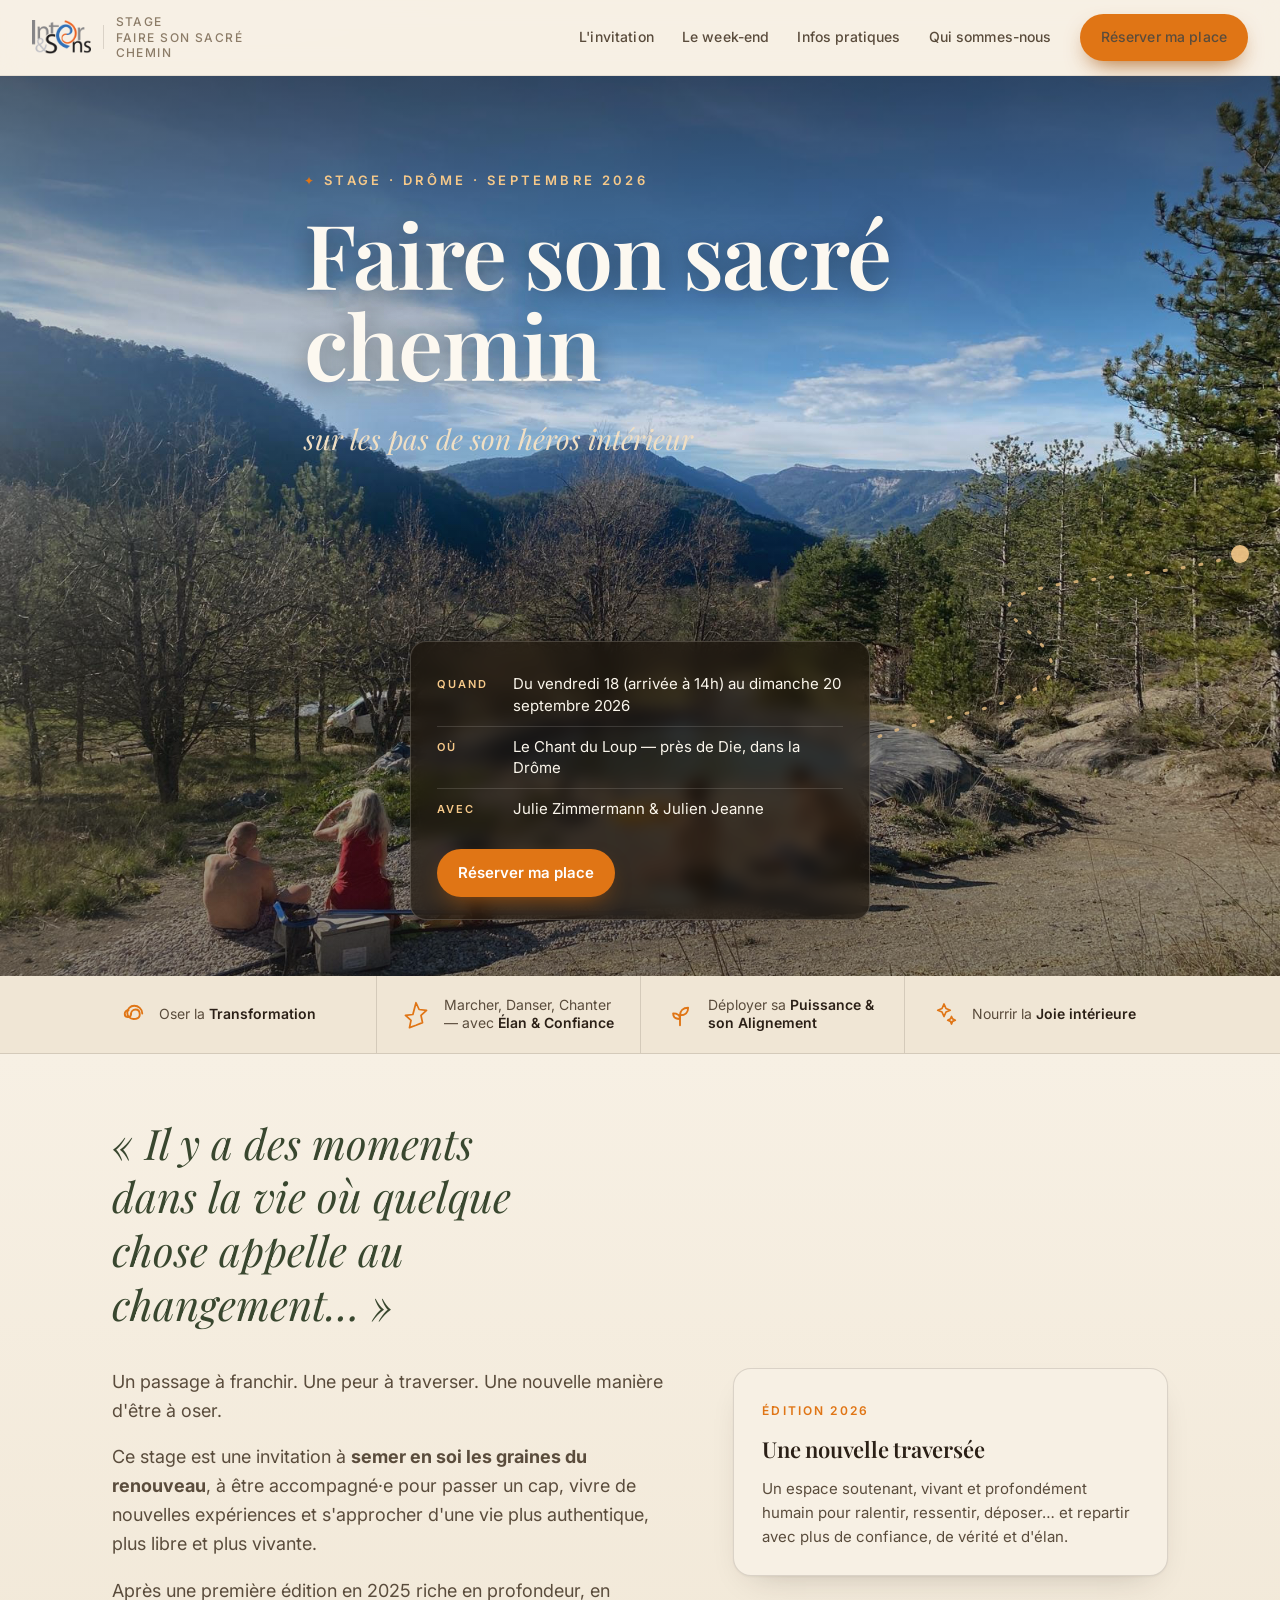
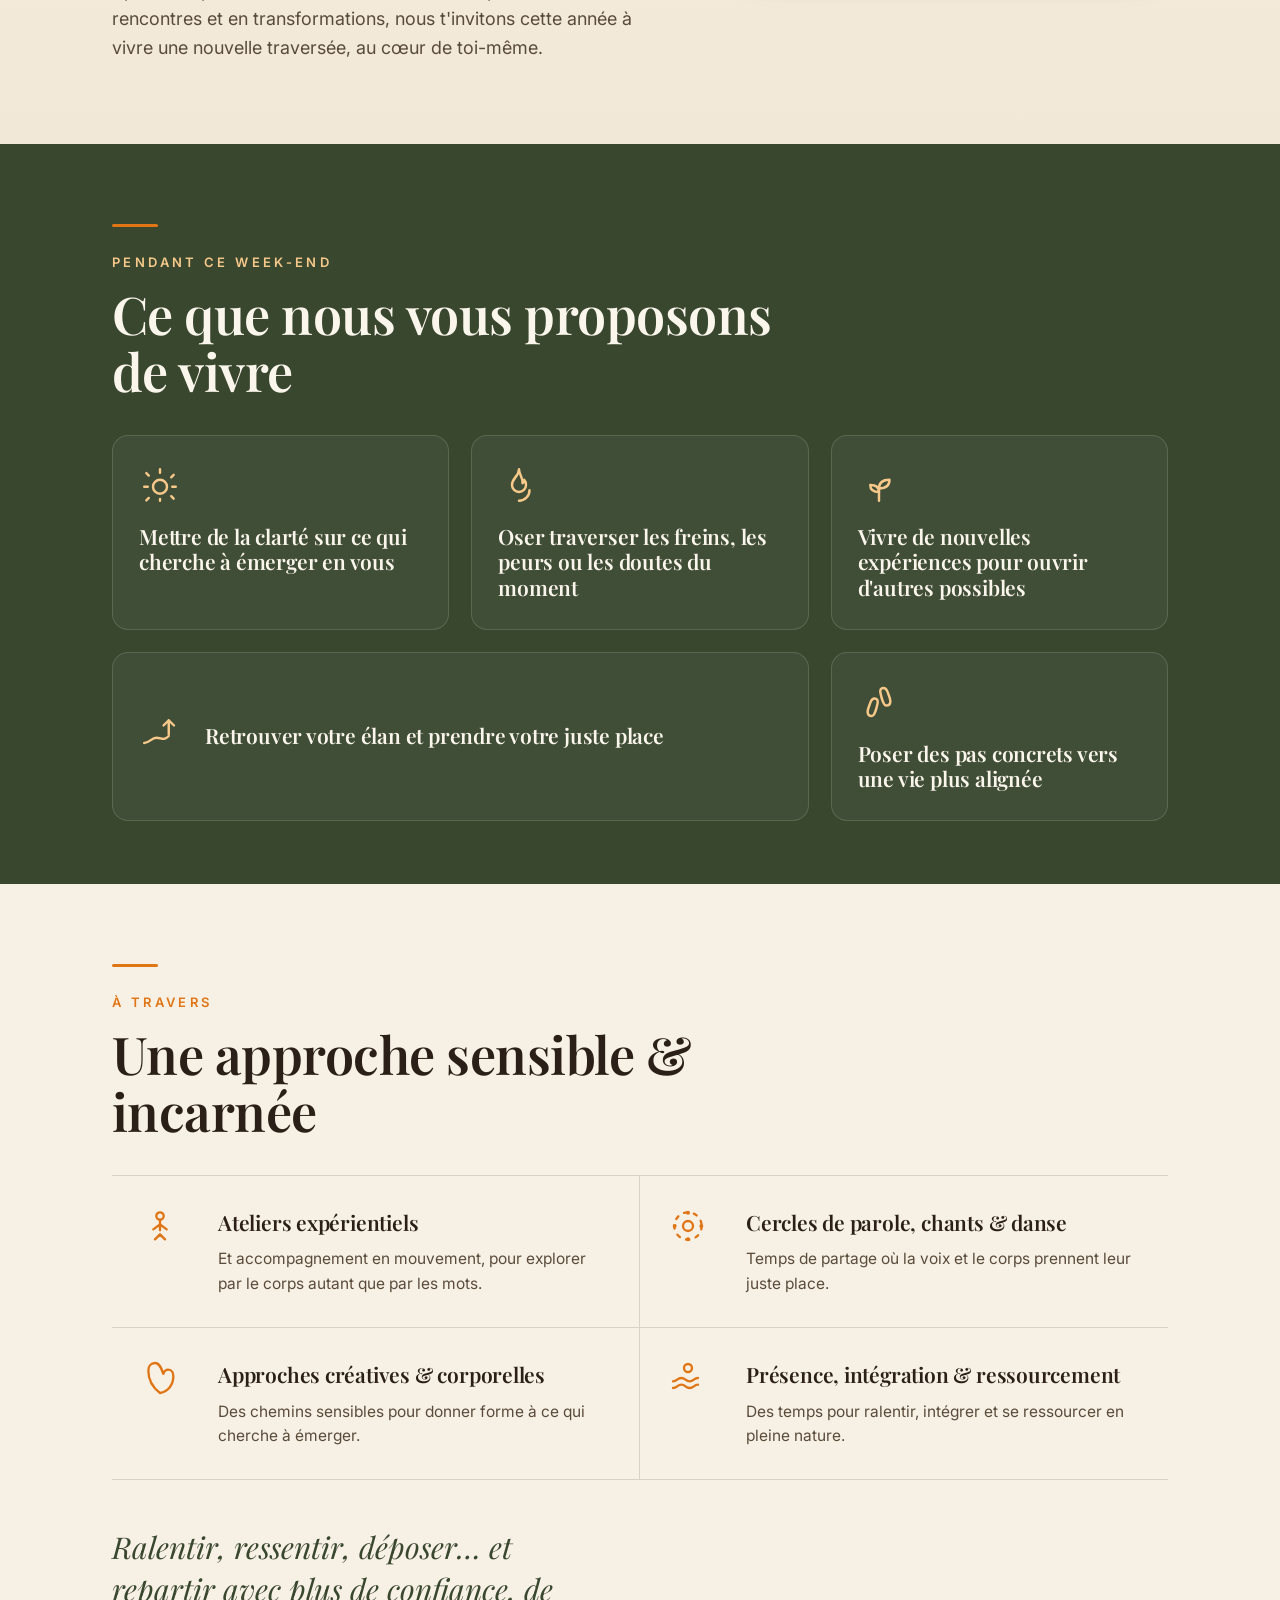
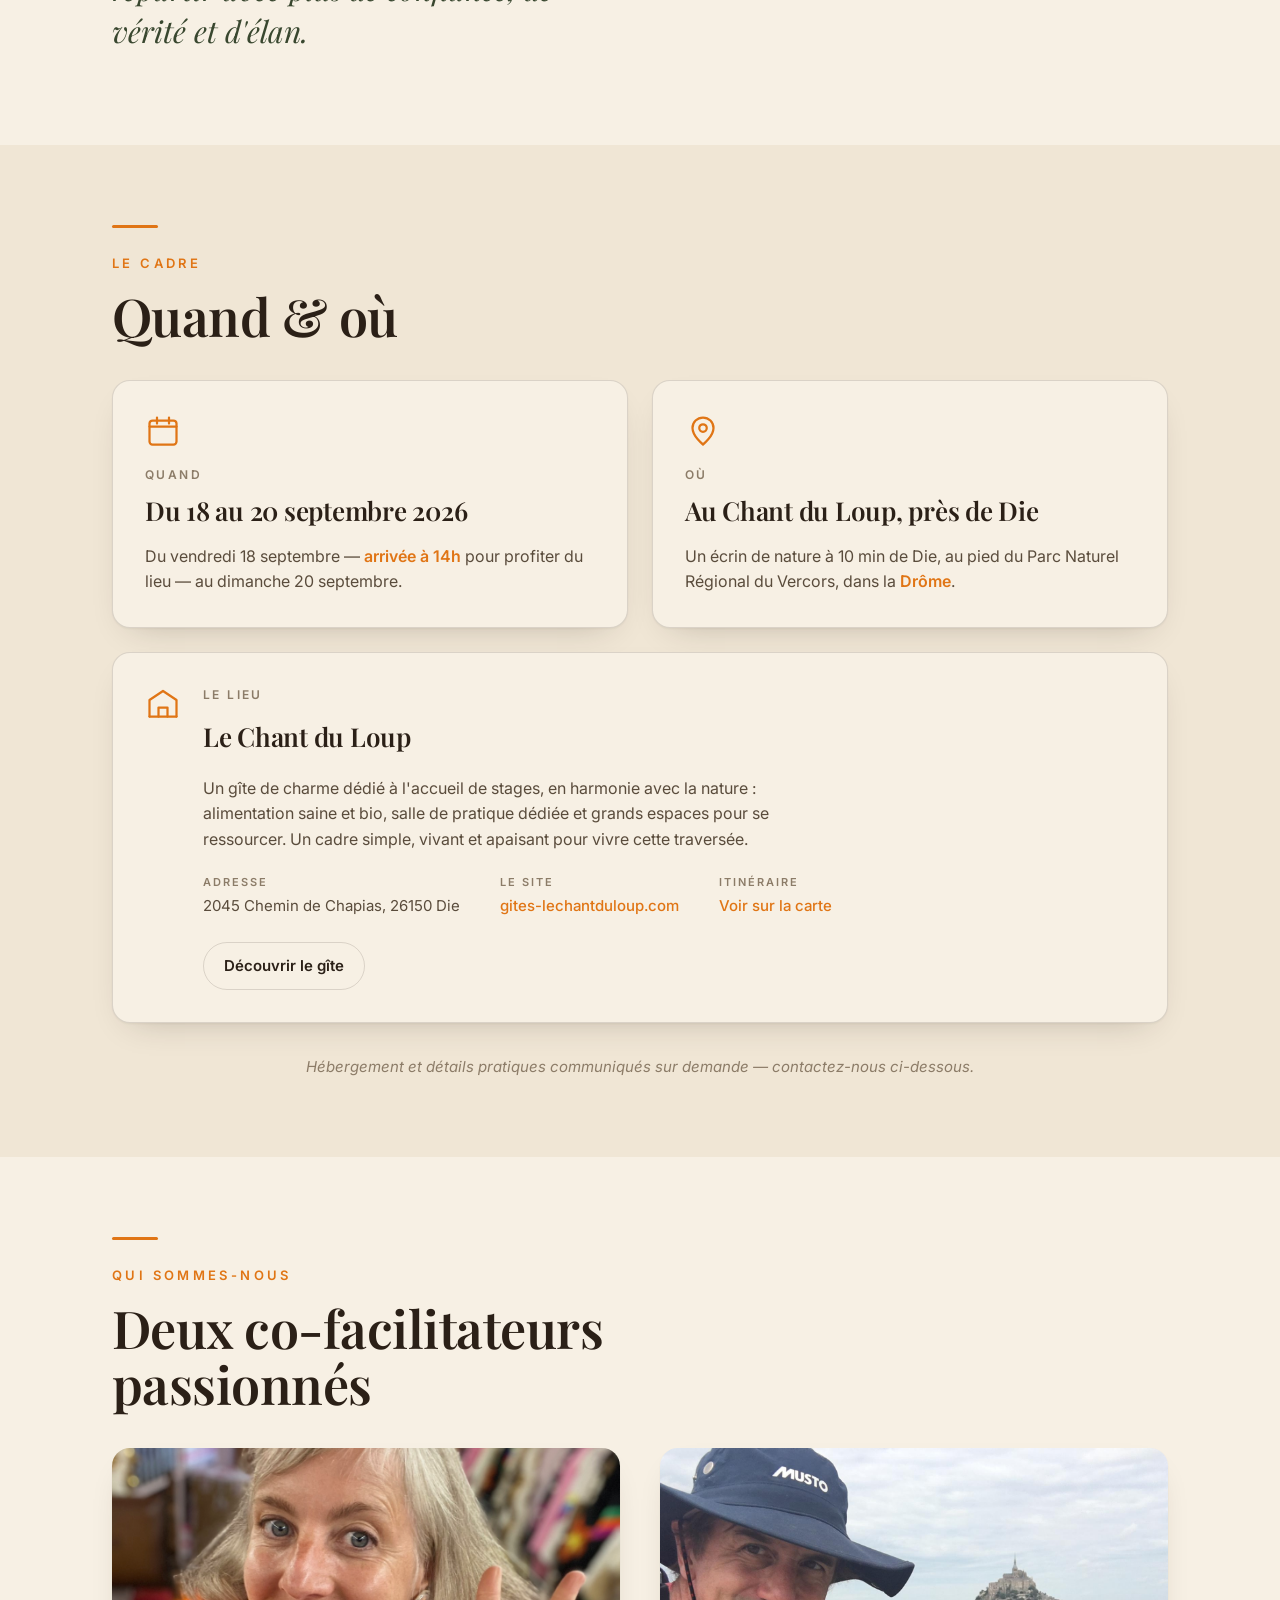
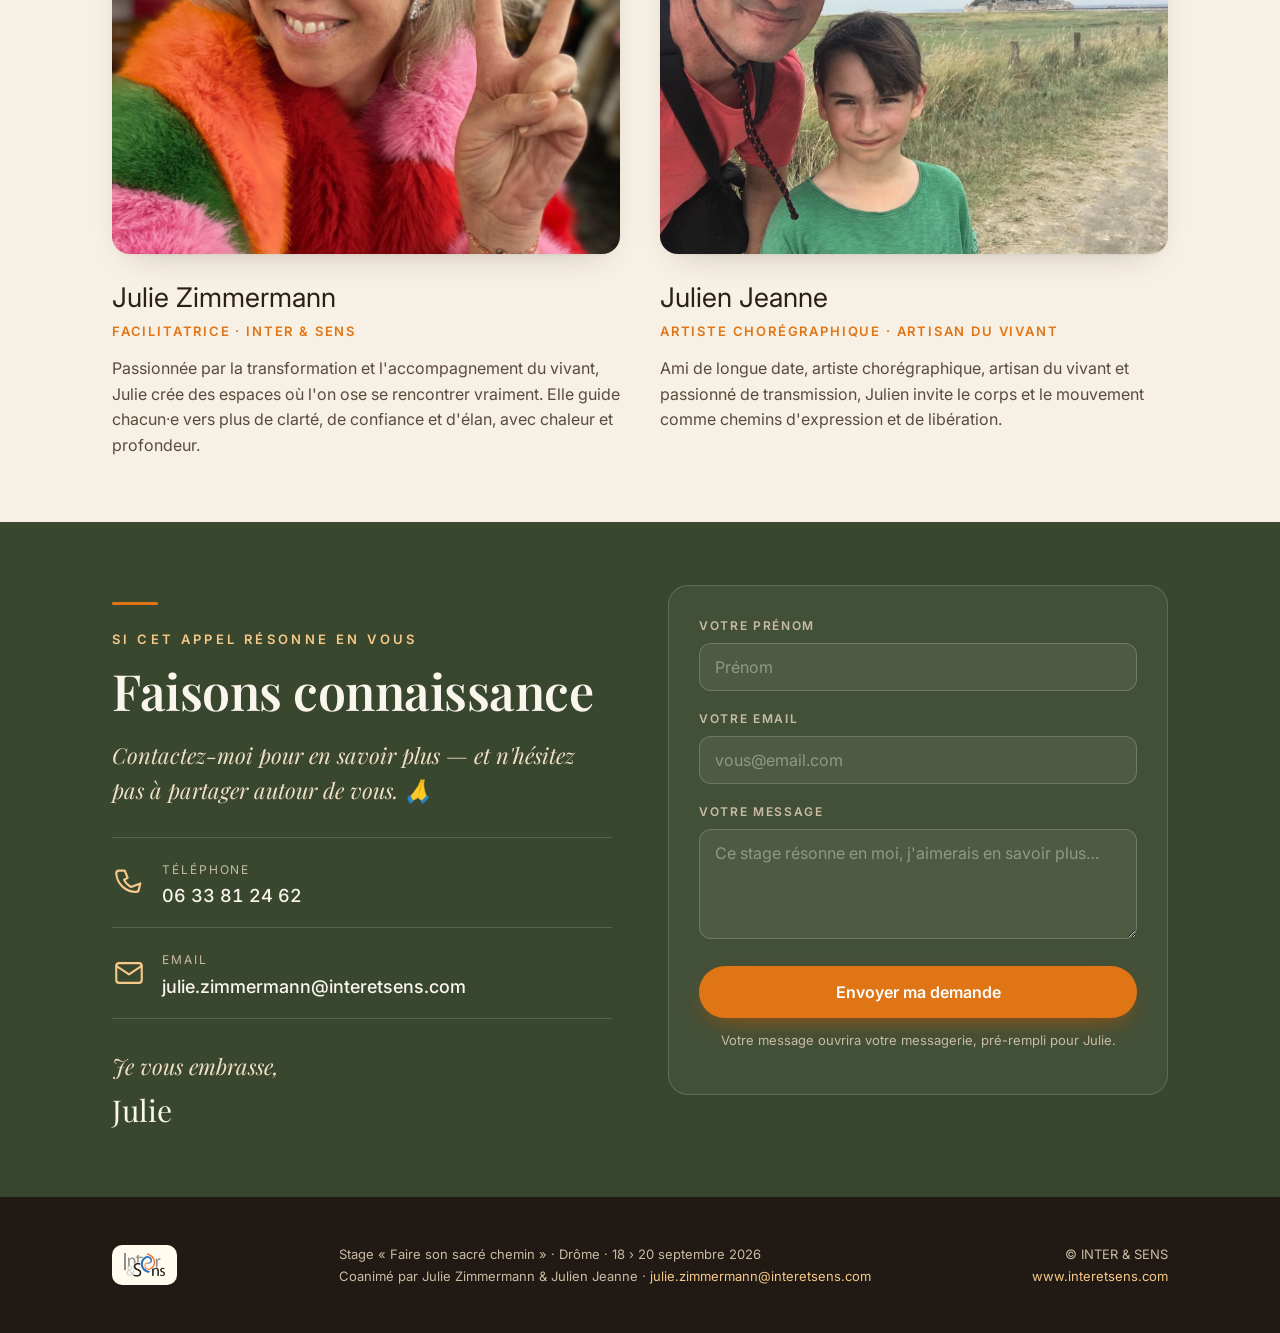
==== commit a7e057ea: "Retire la mention de tarif dans les infos pratiques Co-Authored-By: Claude Opus 4.8 (1M context) <no" ====
--- a/index.html
+++ b/index.html
@@ -216,7 +216,7 @@
         </ul>
         <a class="btn btn-ghost" href="https://www.gites-lechantduloup.com/" target="_blank" rel="noopener">Découvrir le gîte</a>
       </div>
-      <p class="note">Tarif, hébergement et détails pratiques communiqués sur demande — contactez-nous ci-dessous.</p>
+      <p class="note">Hébergement et détails pratiques communiqués sur demande — contactez-nous ci-dessous.</p>
     </div>
   </div>
 </section>
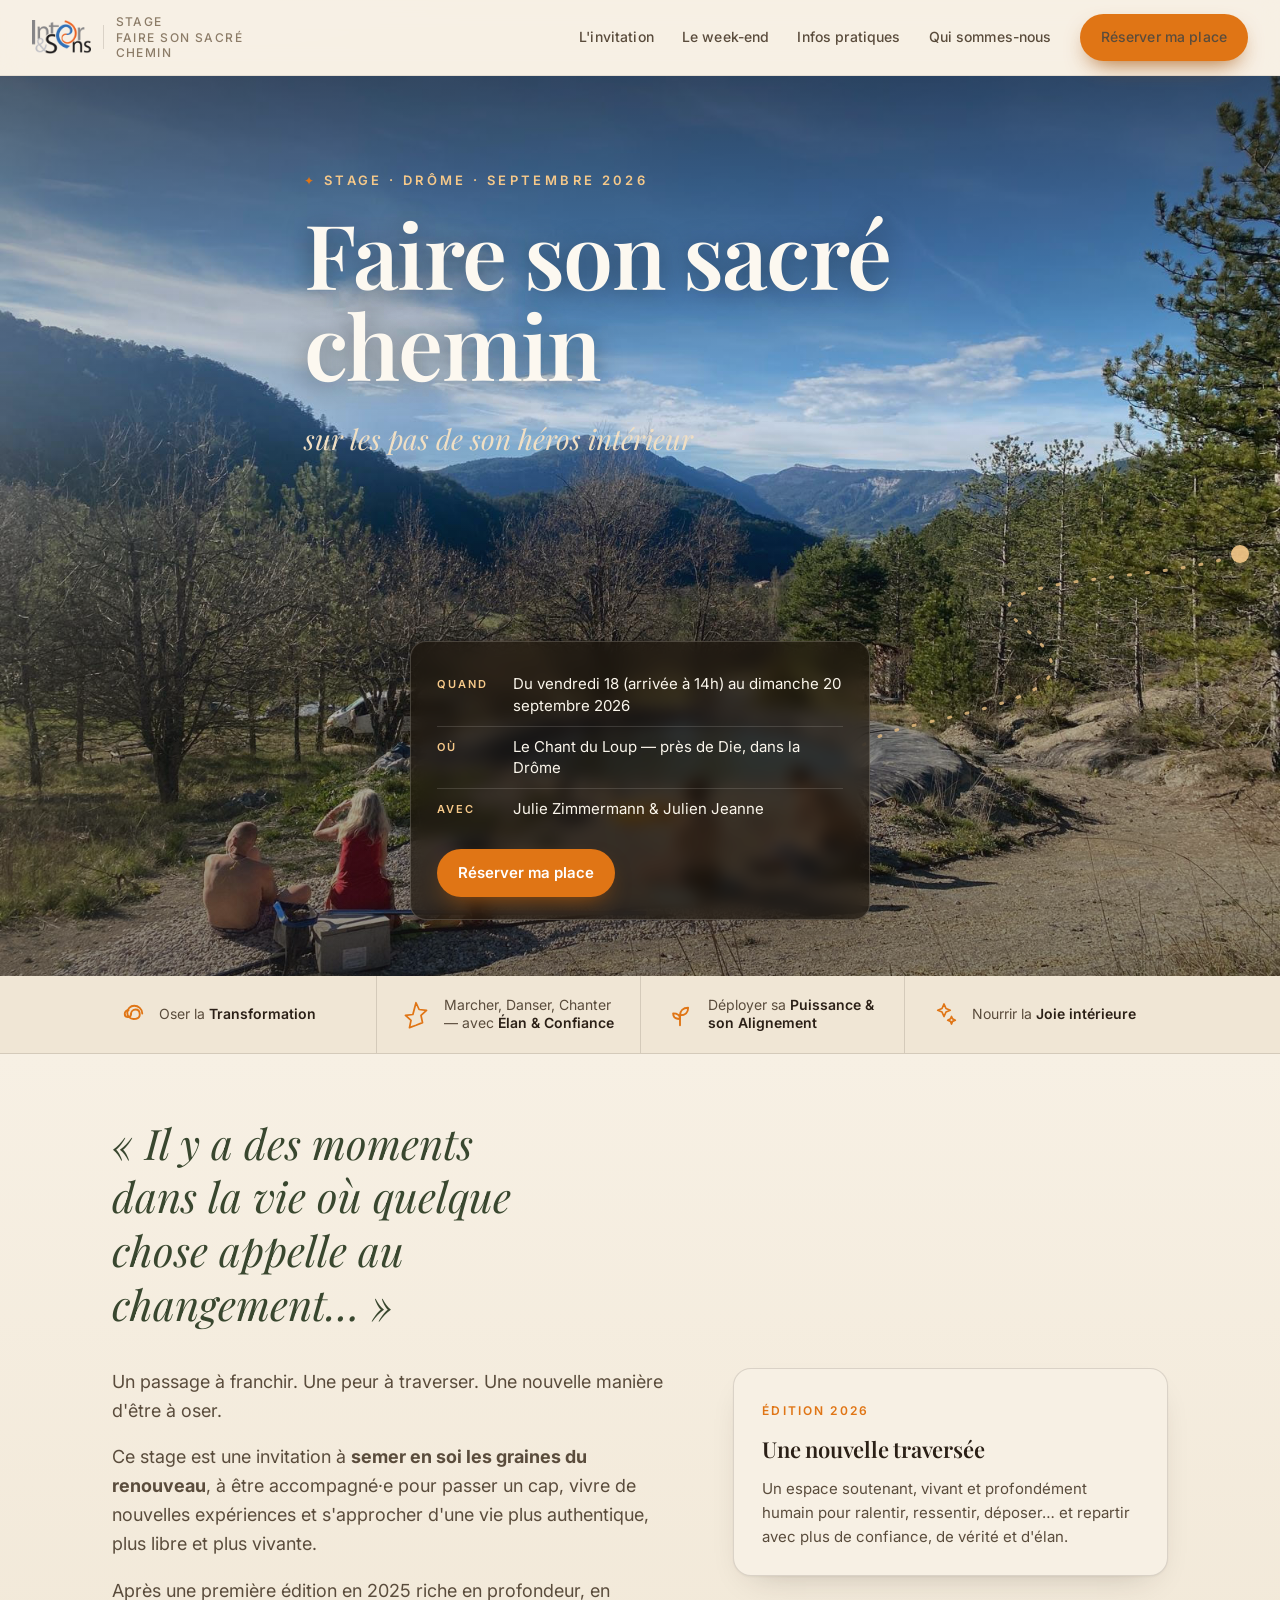
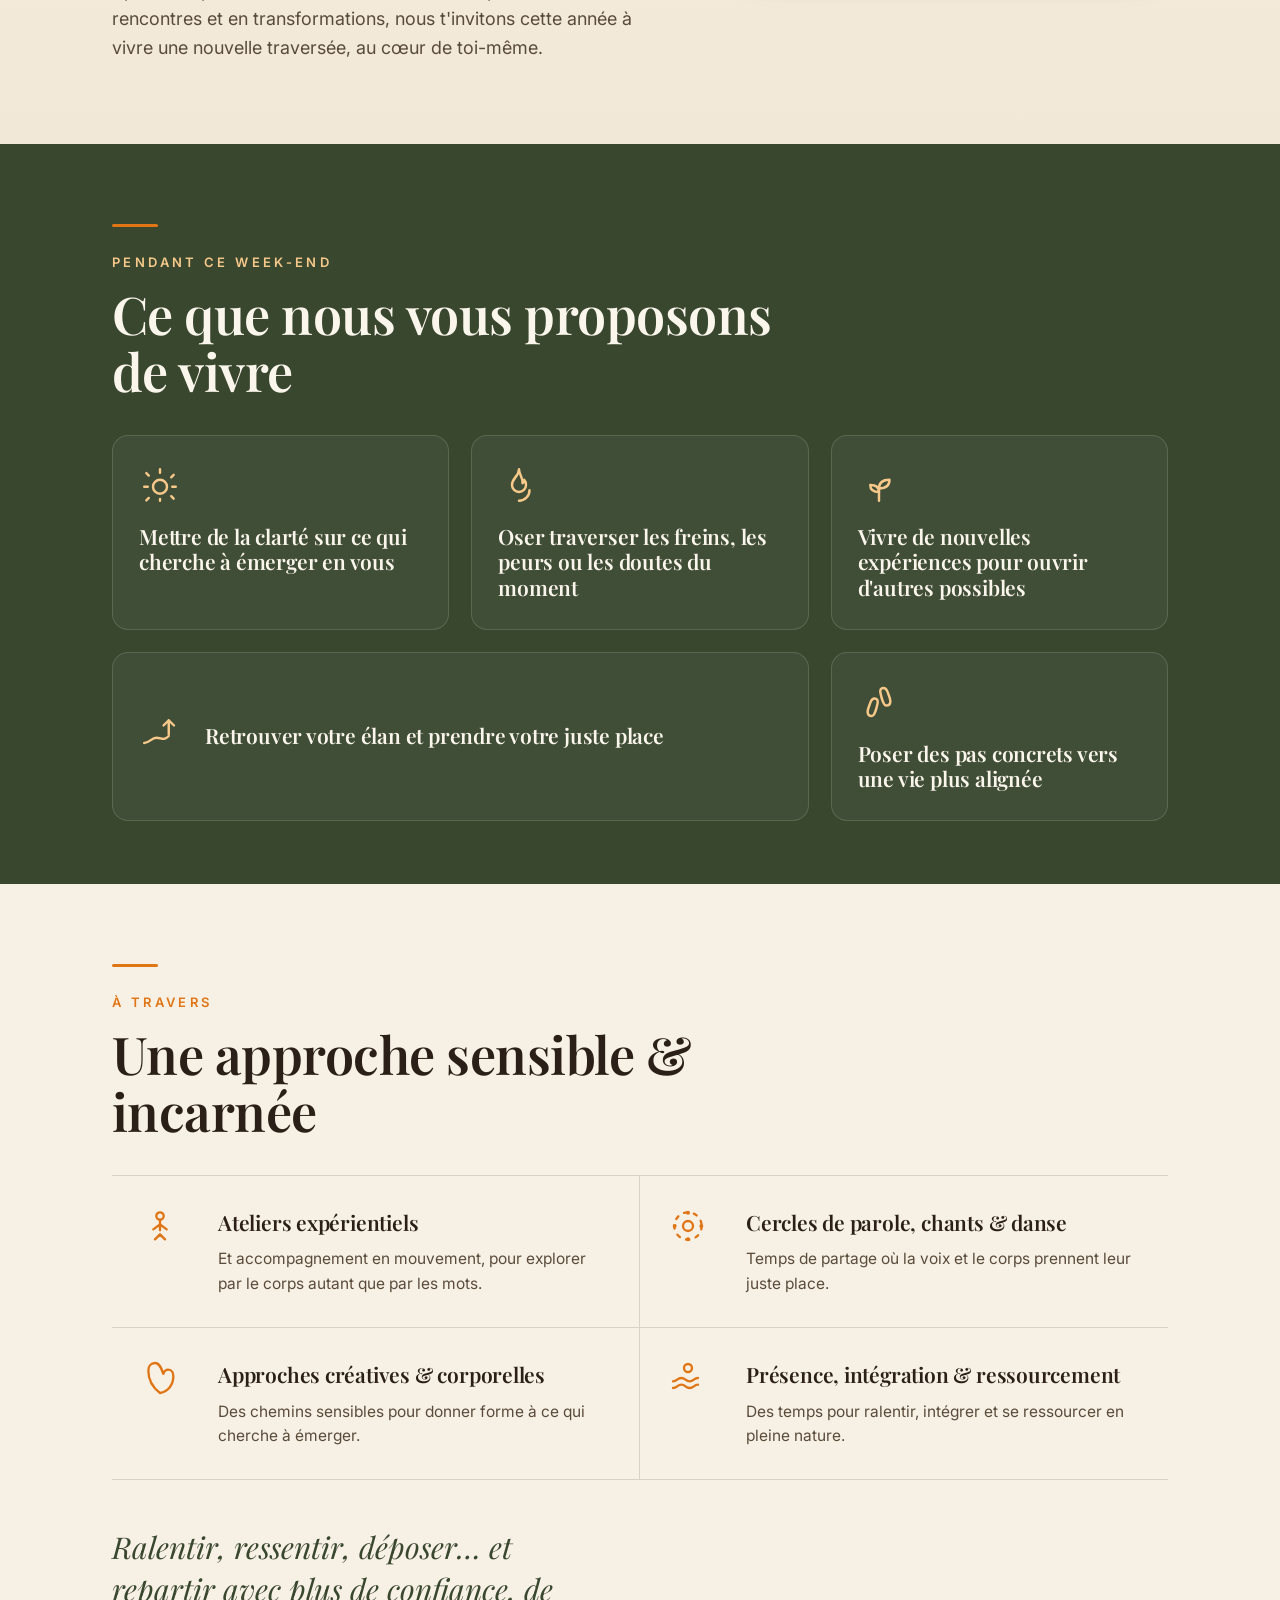
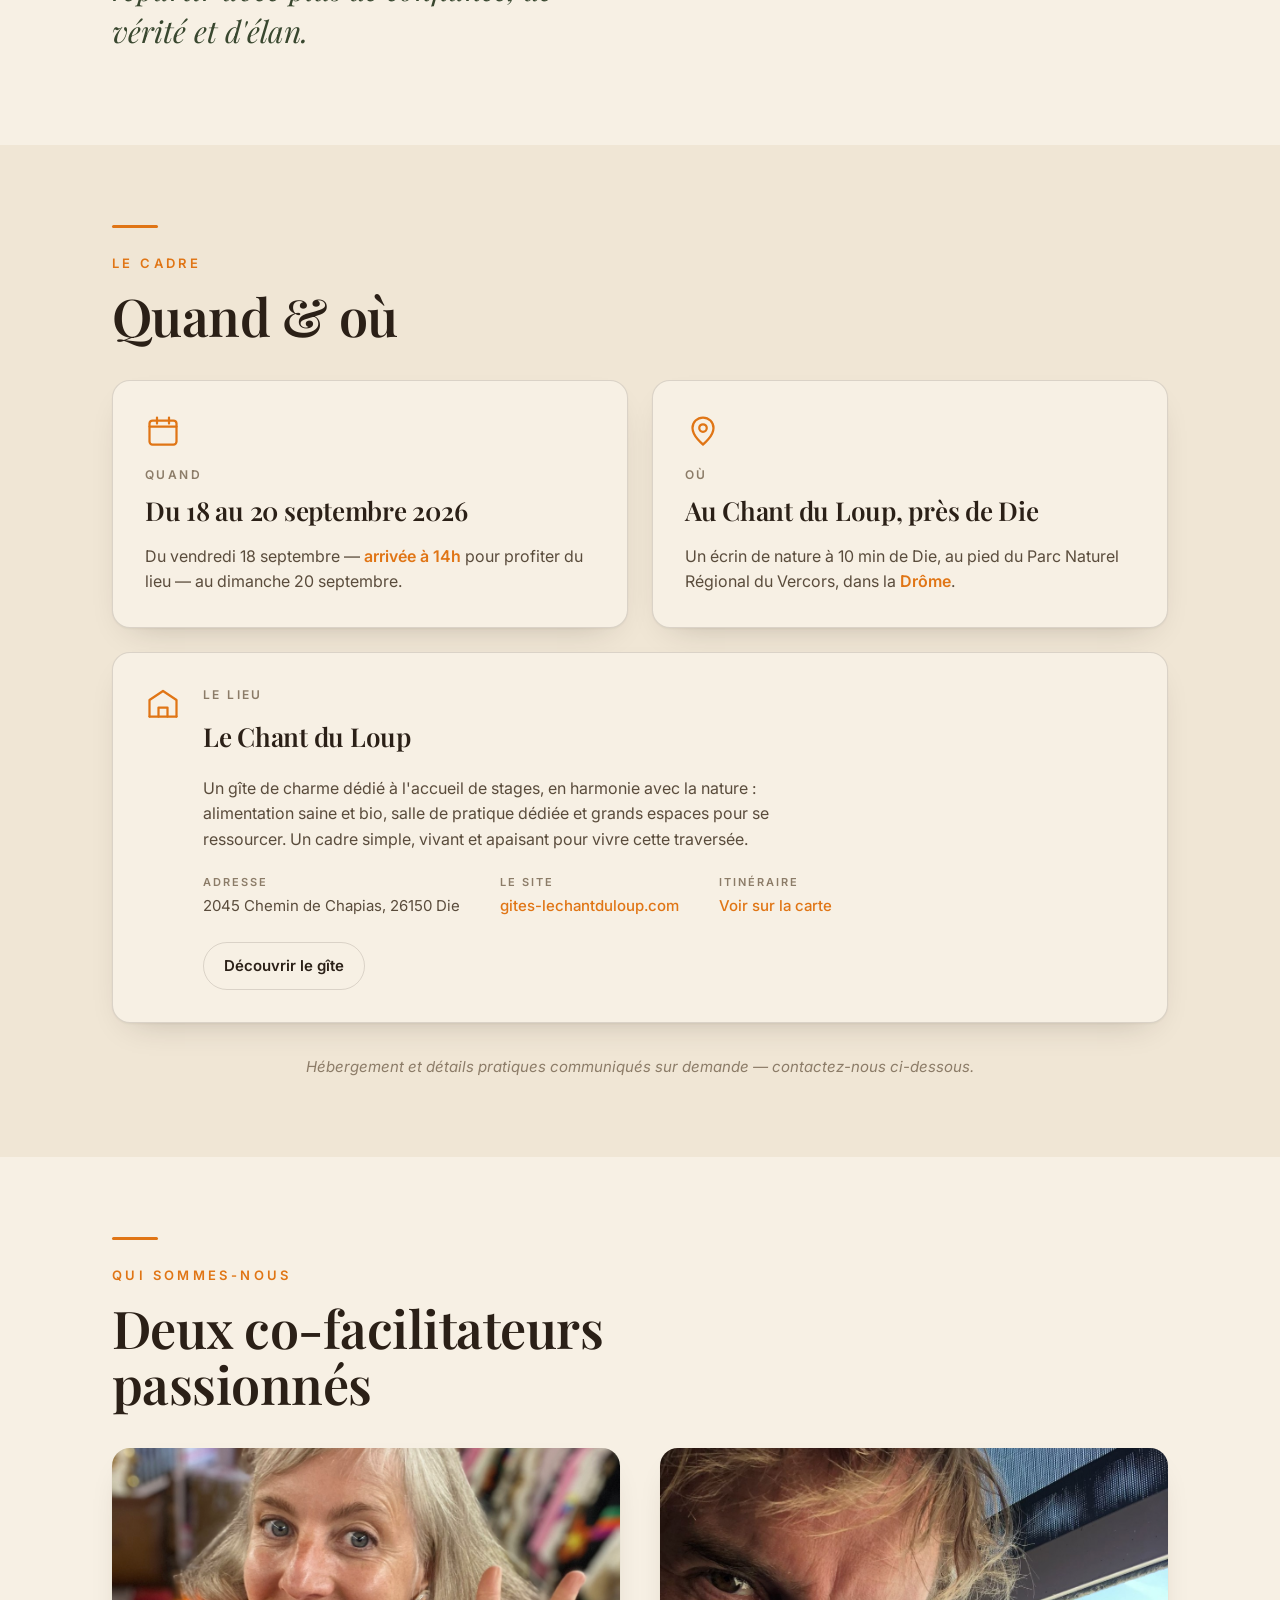
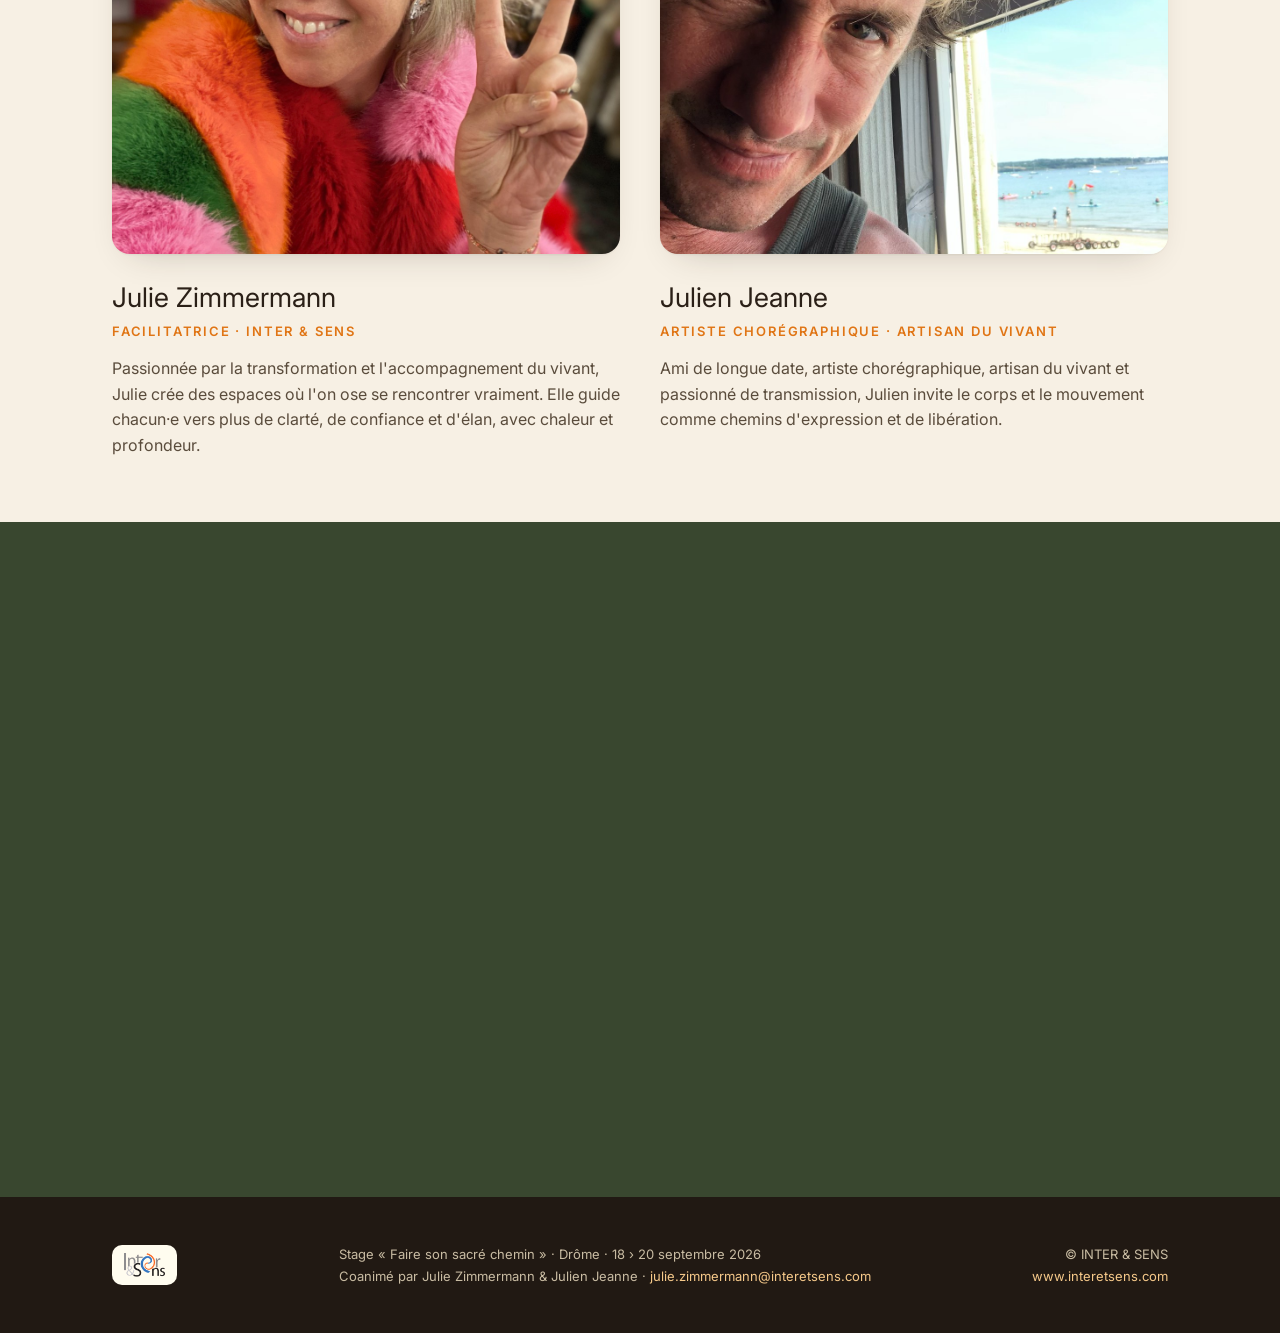
==== commit 681a591a: "Portrait solo de Julien dans la carte animateurs - Conversion julien.heic -> assets/julien-portrait." ====
--- a/index.html
+++ b/index.html
@@ -237,7 +237,7 @@
         <p>Passionnée par la transformation et l'accompagnement du vivant, Julie crée des espaces où l'on ose se rencontrer vraiment. Elle guide chacun·e vers plus de clarté, de confiance et d'élan, avec chaleur et profondeur.</p>
       </article>
       <article class="facil reveal">
-        <div class="ph"><img src="assets/julien-fils.jpg" alt="Julien Jeanne"></div>
+        <div class="ph"><img src="assets/julien-portrait.jpg" alt="Julien Jeanne" style="object-position: center 15%;"></div>
         <div class="name">Julien Jeanne</div>
         <div class="role">Artiste chorégraphique · artisan du vivant</div>
         <p>Ami de longue date, artiste chorégraphique, artisan du vivant et passionné de transmission, Julien invite le corps et le mouvement comme chemins d'expression et de libération.</p>
--- a/site.css
+++ b/site.css
@@ -438,12 +438,28 @@
   .hero--a .scroll-cue { display: none; }
   .eyebrow { font-size: 12px; letter-spacing: .2em; }
 
-  /* Hero B / C */
+  /* Hero B */
   .hero--b .hero-title { font-size: clamp(34px, 9vw, 56px); }
-  .hero--c { min-height: auto; padding-bottom: 8px; }
-  .hero--c .top { padding-top: 96px; }
-  .hero--c .hero-title { font-size: clamp(34px, 11vw, 56px); }
-  .hero--c .info-card { margin-top: 28px; margin-bottom: 40px; padding: 18px 18px; }
+
+  /* Hero C (Sentier) — mobile : la photo paysage passe en BANNIÈRE pleine
+     largeur (personnes visibles, aucun rognage latéral), puis titre + carte
+     sur fond forêt, pour que le bouton tienne à l'écran sans scroller. */
+  .hero--c { min-height: 0; background: var(--forest); padding-bottom: 22px; }
+  .hero--c .bg {
+    position: relative; inset: auto;
+    width: 100%; height: 23vh; min-height: 150px; max-height: 195px;
+    background-position: center 58%;
+  }
+  .hero--c .bg::after {
+    background: linear-gradient(180deg, rgba(24,17,10,.10) 0%, rgba(24,17,10,0) 45%, rgba(57,71,47,.9) 100%);
+  }
+  .hero--c .path { display: none; }
+  .hero--c .top { padding-top: 14px; }
+  .hero--c .hero-title { font-size: clamp(28px, 8vw, 40px); margin: 6px 0 6px; }
+  .hero--c .hero-sub { font-size: clamp(15px, 4.2vw, 20px); }
+  .hero--c .info-card { margin-top: 14px; margin-bottom: 0; padding: 14px 16px; }
+  .hero--c .info-card .row { padding: 6px 0; }
+  .hero--c .info-card .hero-cta { margin-top: 12px; }
 
   /* Invitation */
   .invite .lead-quote { font-size: clamp(24px, 7vw, 32px); max-width: none; }
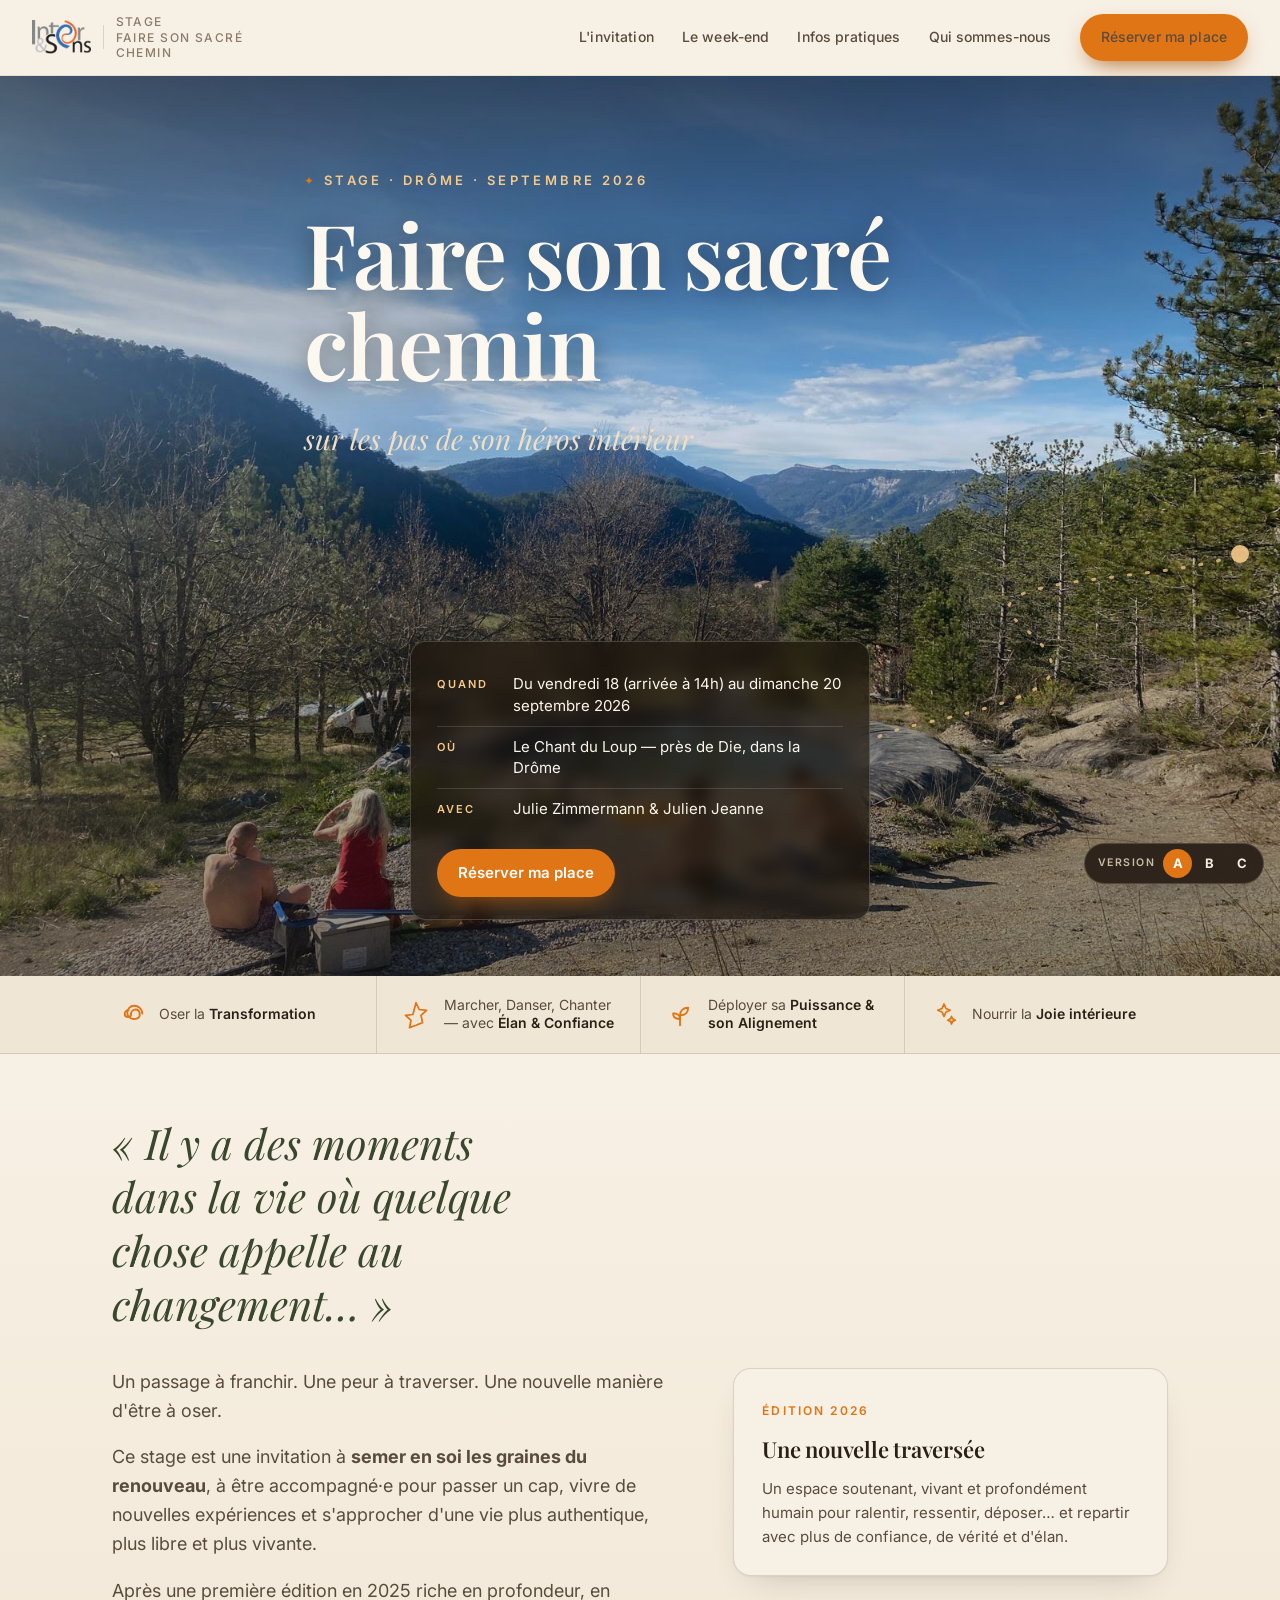
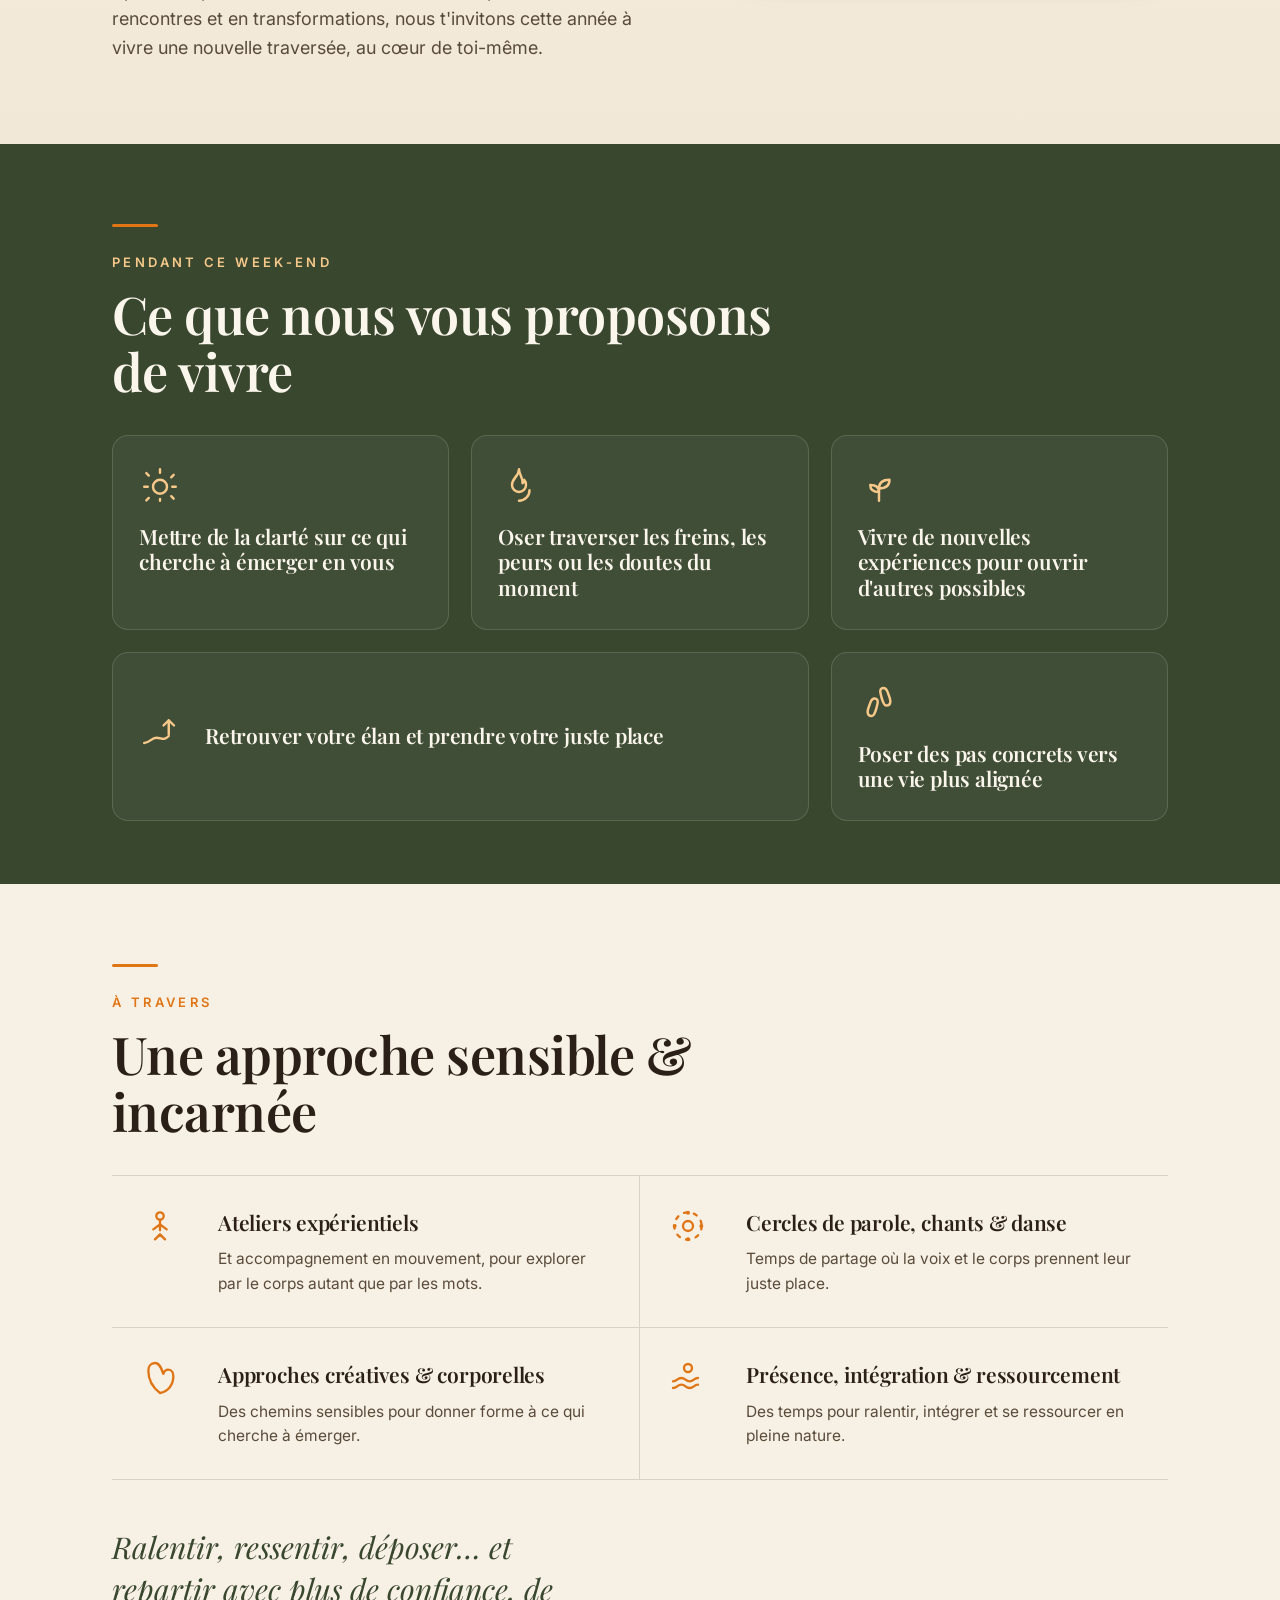
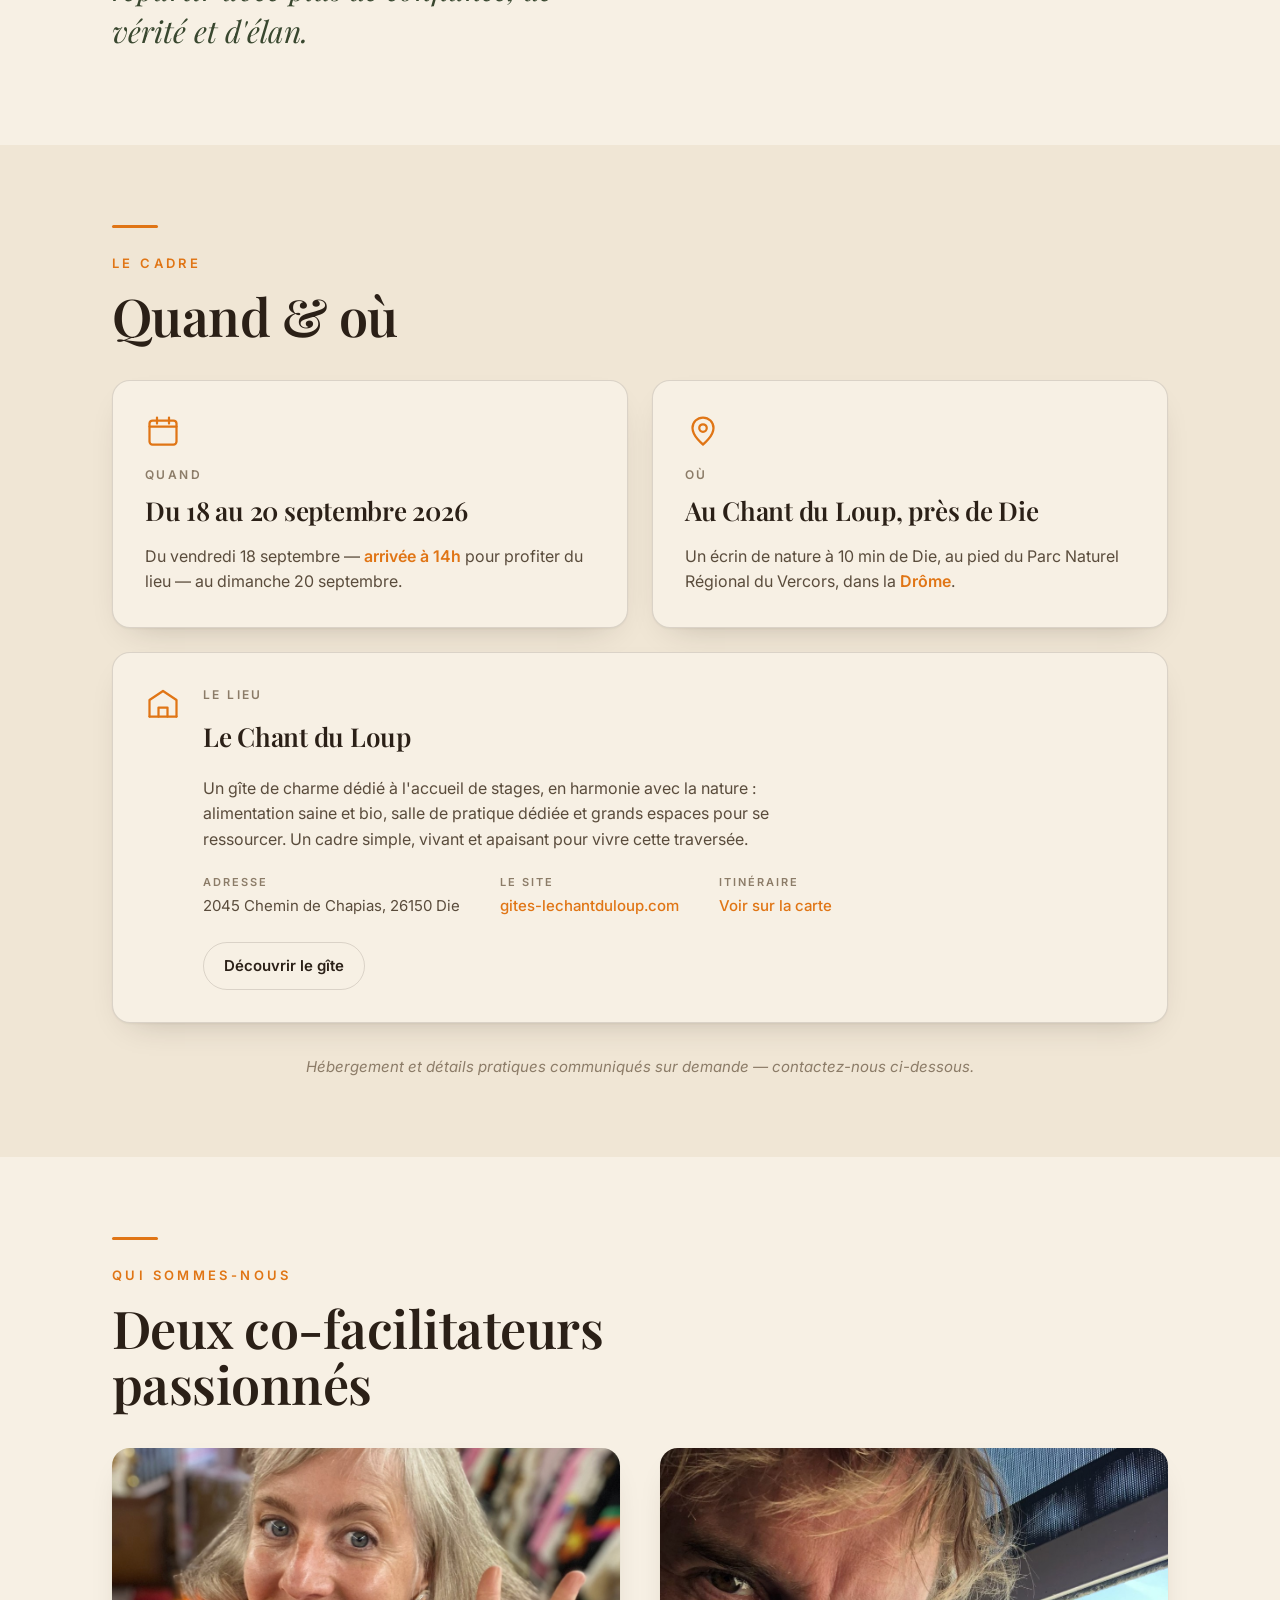
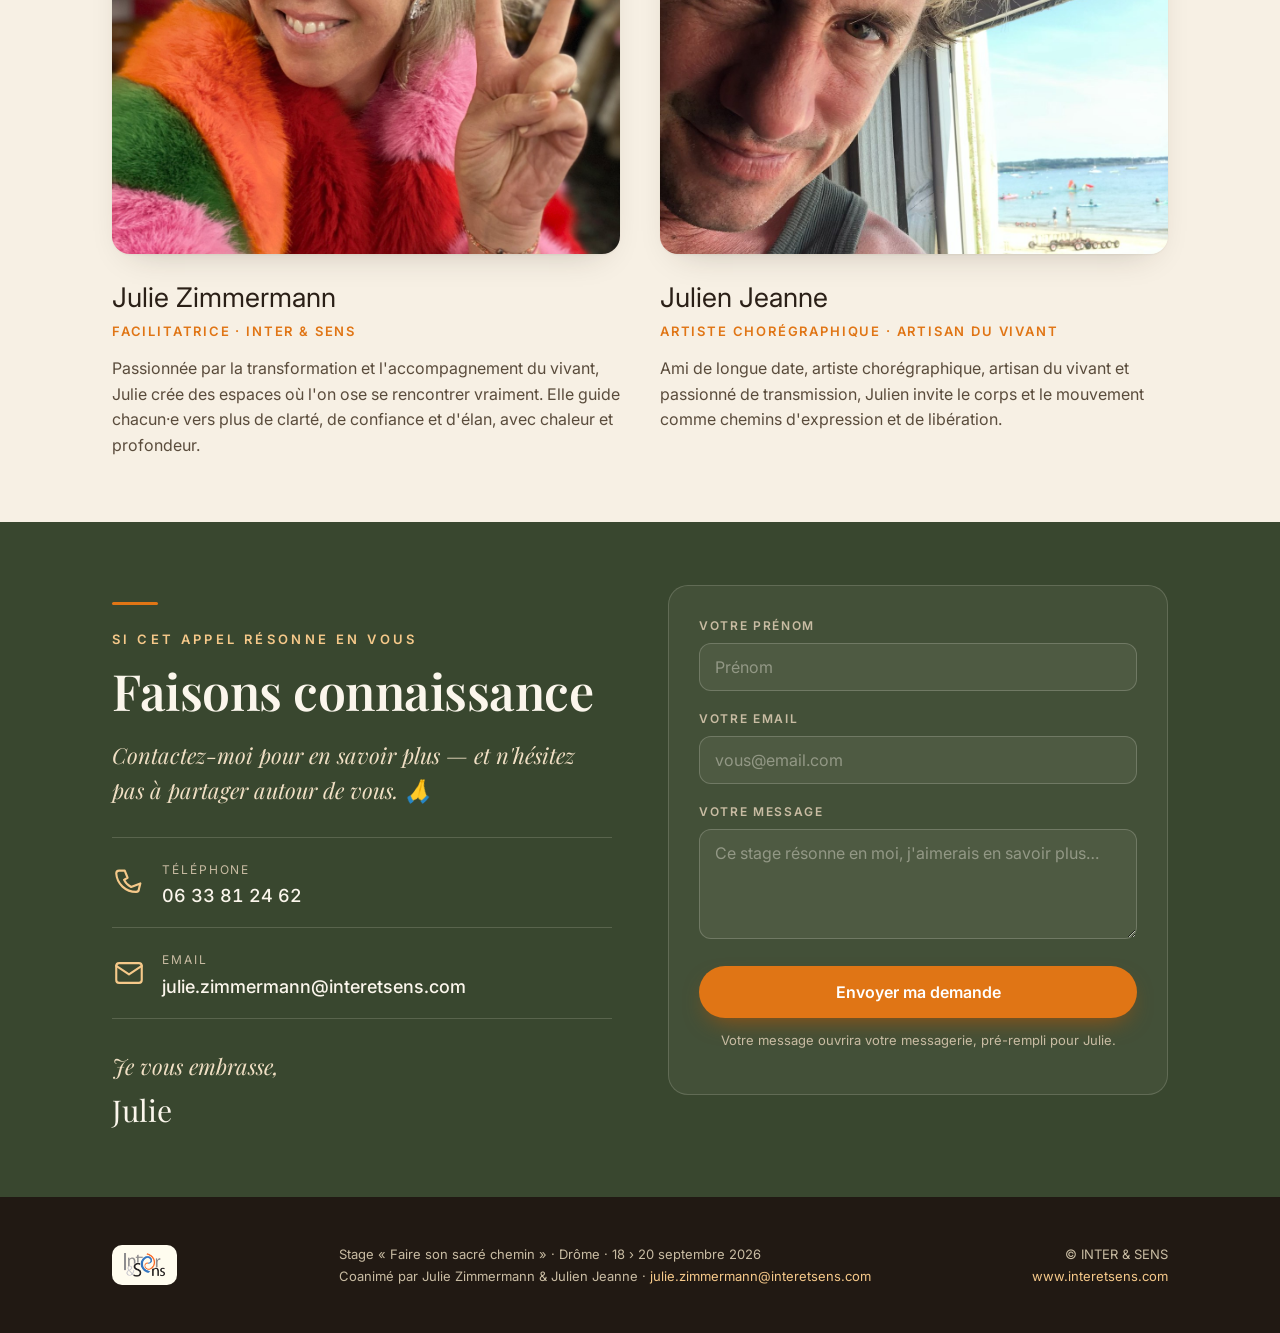
==== commit 094d6473: "Sélecteur de version A/B/C soigné et cohérent sur les 3 pages - Composant unique .vswitch dans site." ====
--- a/index.html
+++ b/index.html
@@ -302,6 +302,13 @@
     <div class="meta meta-right">© INTER &amp; SENS<br><a href="https://www.interetsens.com" target="_blank" rel="noopener">www.interetsens.com</a></div>
   </div>
 </footer>
+
+<nav class="vswitch" aria-label="Versions de la page">
+  <span class="lbl">Version</span>
+  <a href="index.html" aria-current="page" title="A — aérée &amp; éditoriale">A</a>
+  <a href="b.html" title="B — dense &amp; directe">B</a>
+  <a href="c.html" title="C — DA affiche">C</a>
+</nav>
 
 <script>
   // Apparition douce au scroll
--- a/site.css
+++ b/site.css
@@ -406,6 +406,29 @@
 .site-footer .meta { font-size: 13px; line-height: 1.7; }
 .site-footer .meta-right { text-align: right; }
 .site-footer a { color: #F6C98A; text-decoration: none; }
+
+/* Sélecteur de version A/B/C (comparaison — retiré sur la version finale) */
+.vswitch {
+  position: fixed; right: 16px; bottom: 16px; z-index: 300;
+  display: inline-flex; align-items: center; gap: 3px;
+  background: rgba(40,30,22,.92); -webkit-backdrop-filter: blur(8px); backdrop-filter: blur(8px);
+  border: 1px solid rgba(251,246,236,.16); border-radius: 100px;
+  padding: 5px 7px 5px 13px; box-shadow: 0 14px 34px -16px rgba(0,0,0,.55);
+  font-family: var(--sans); line-height: 1;
+}
+.vswitch .lbl { font-size: 10.5px; letter-spacing: .14em; text-transform: uppercase; color: #C9BCA3; font-weight: 600; margin-right: 5px; }
+.vswitch a {
+  display: inline-flex; align-items: center; justify-content: center;
+  width: 29px; height: 29px; border-radius: 50%;
+  font-size: 13px; font-weight: 700; color: #F4EEDF; text-decoration: none;
+  transition: background .2s, color .2s;
+}
+.vswitch a:hover { background: rgba(251,246,236,.15); }
+.vswitch a[aria-current="page"] { background: var(--accent); color: #fff; }
+@media (max-width: 620px) {
+  .vswitch { right: 10px; bottom: 10px; padding: 4px 6px 4px 11px; }
+  .vswitch .lbl { display: none; }
+}
 
 /* Reveal on scroll */
 .reveal { opacity: 0; transform: translateY(22px); transition: opacity .7s ease, transform .7s ease; }
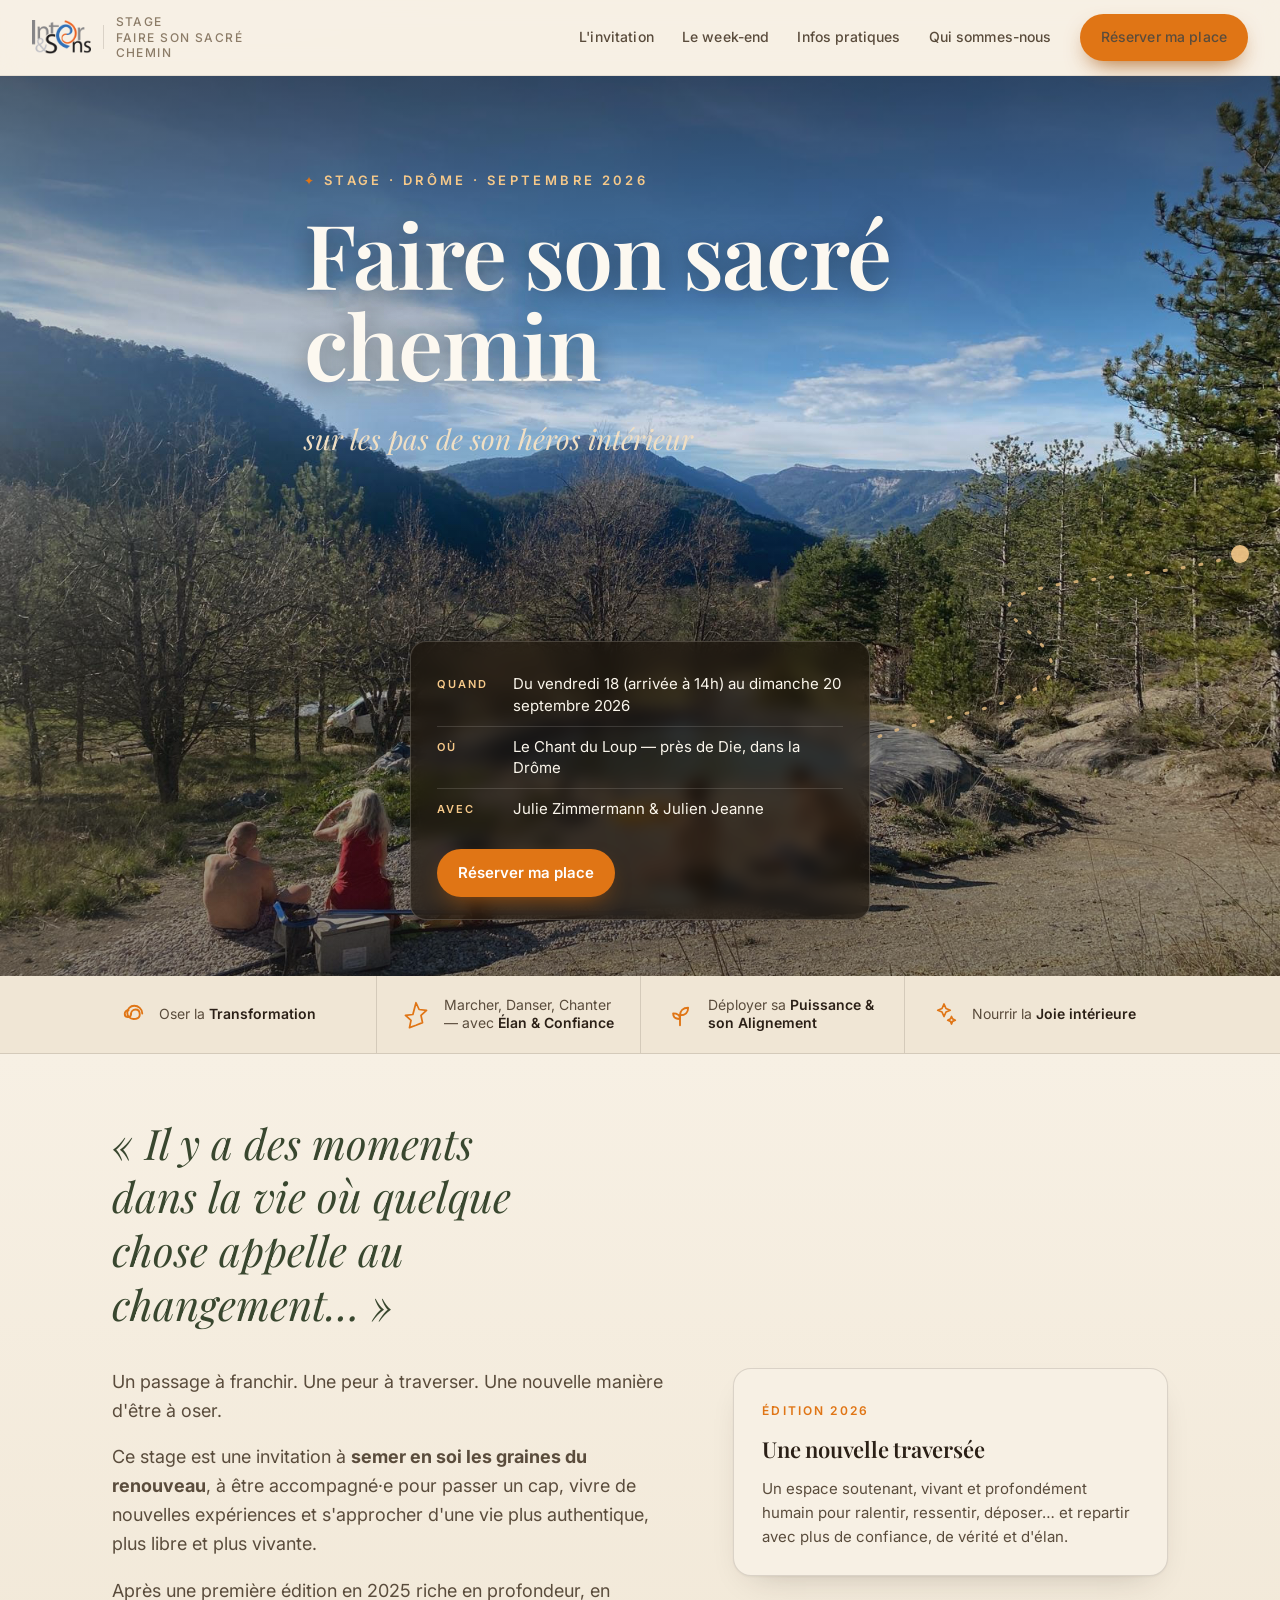
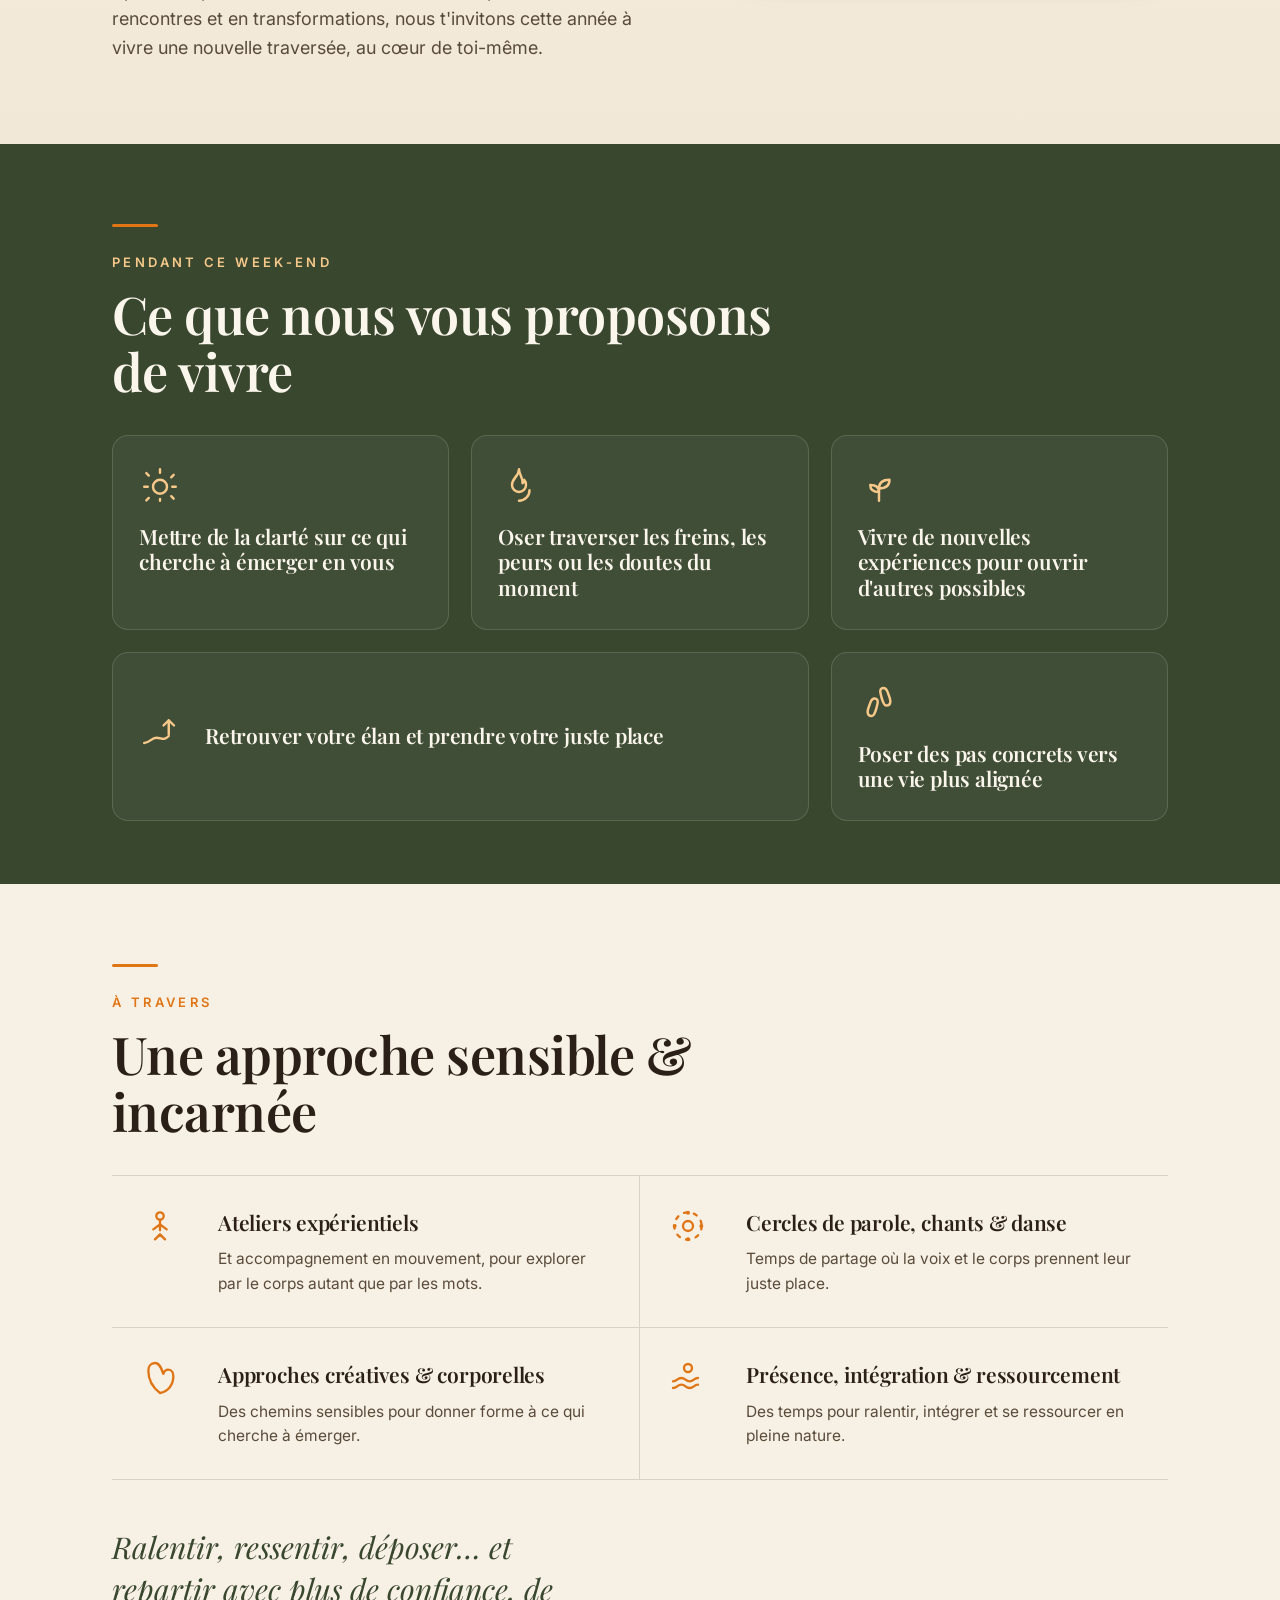
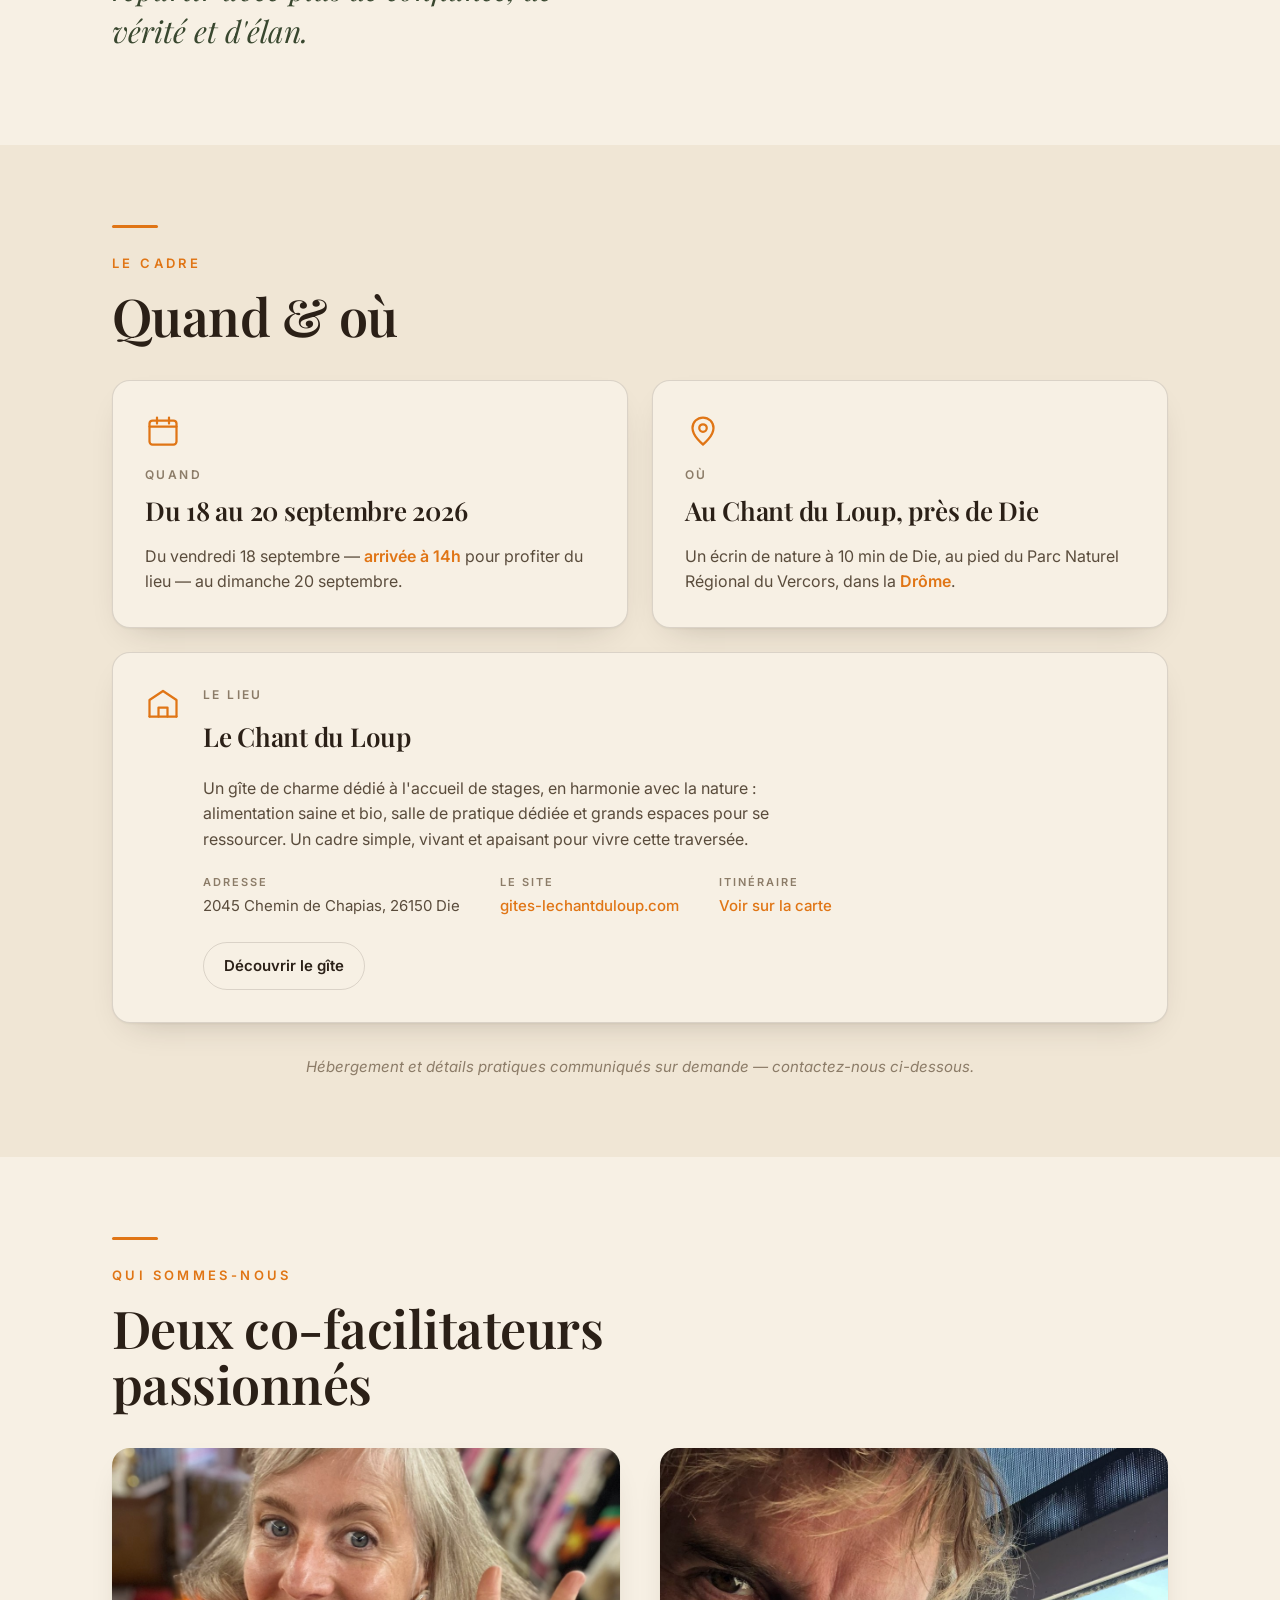
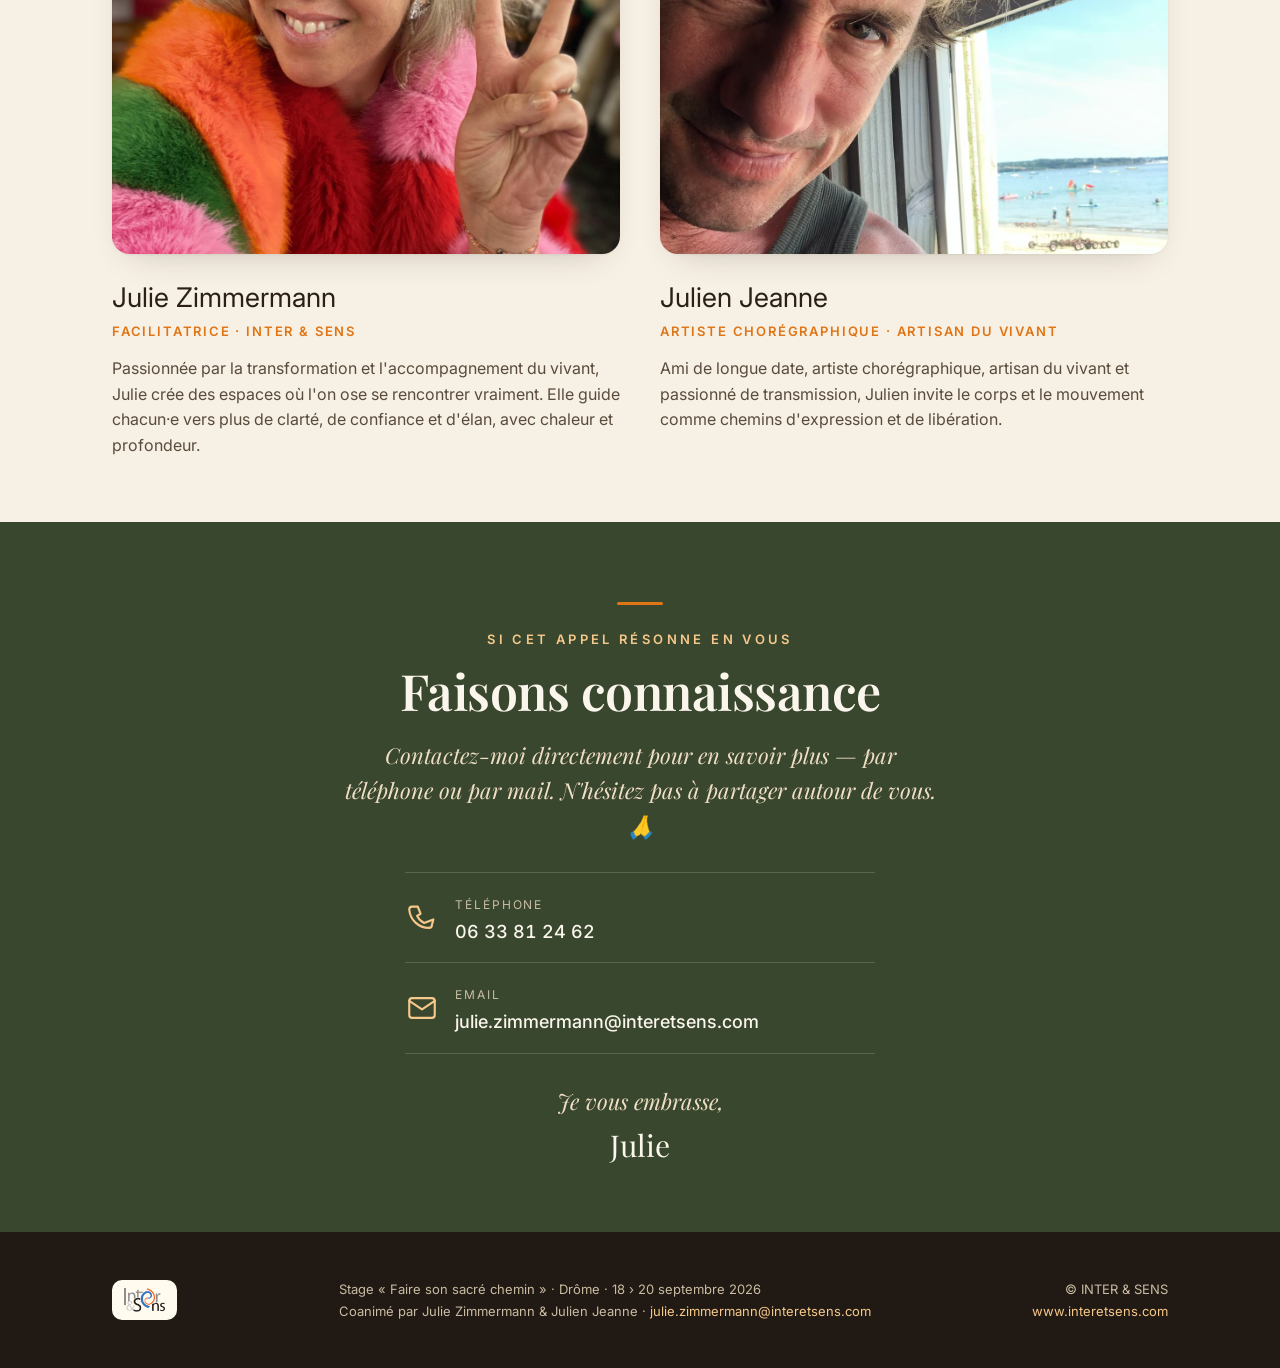
==== commit 7f1cf5a8: "Finalise la version A : retrait du formulaire et nettoyage - Version A retenue comme page définitive" ====
--- a/index.html
+++ b/index.html
@@ -249,44 +249,25 @@
 <!-- ===================== CONTACT ===================== -->
 <section class="block contact" id="contact">
   <div class="wrap">
-    <div class="grid">
-      <div class="reveal">
-        <span class="rule"></span>
-        <p class="eyebrow" style="margin-top:16px;">Si cet appel résonne en vous</p>
-        <h2>Faisons connaissance</h2>
-        <p class="invite-line">Contactez-moi pour en savoir plus — et n'hésitez pas à partager autour de vous. 🙏</p>
-        <div class="direct">
-          <a href="tel:+33633812462">
-            <span class="ico" aria-hidden="true"><svg viewBox="0 0 24 24" fill="none" stroke="currentColor" stroke-width="1.5" stroke-linecap="round" stroke-linejoin="round"><path d="M5 4h4l2 5-2.5 1.5a11 11 0 0 0 5 5L20 13l-1 4a2 2 0 0 1-2 2A14 14 0 0 1 3 6a2 2 0 0 1 2-2z"></path></svg></span>
-            <span><span class="lab">Téléphone</span><br><span class="val">06 33 81 24 62</span></span>
-          </a>
-          <a href="mailto:julie.zimmermann@interetsens.com?subject=Stage%20Faire%20son%20sacr%C3%A9%20chemin%20%E2%80%94%20septembre%202026">
-            <span class="ico" aria-hidden="true"><svg viewBox="0 0 24 24" fill="none" stroke="currentColor" stroke-width="1.5" stroke-linecap="round" stroke-linejoin="round"><rect x="3" y="5" width="18" height="14" rx="2"></rect><path d="m3 7 9 6 9-6"></path></svg></span>
-            <span><span class="lab">Email</span><br><span class="val">julie.zimmermann@interetsens.com</span></span>
-          </a>
-        </div>
-        <div class="sign">
-          <div class="je">Je vous embrasse,</div>
-          <div class="nm">Julie</div>
-        </div>
-      </div>
-
-      <form class="cform reveal" id="contactForm">
-        <div class="f">
-          <label for="cf-name">Votre prénom</label>
-          <input id="cf-name" name="name" type="text" placeholder="Prénom" required>
-        </div>
-        <div class="f">
-          <label for="cf-email">Votre email</label>
-          <input id="cf-email" name="email" type="email" placeholder="vous@email.com" required>
-        </div>
-        <div class="f">
-          <label for="cf-msg">Votre message</label>
-          <textarea id="cf-msg" name="message" placeholder="Ce stage résonne en moi, j'aimerais en savoir plus…"></textarea>
-        </div>
-        <button class="btn btn-primary btn-lg" type="submit">Envoyer ma demande</button>
-        <p class="hint">Votre message ouvrira votre messagerie, pré-rempli pour Julie.</p>
-      </form>
+    <div class="solo reveal">
+      <span class="rule"></span>
+      <p class="eyebrow" style="margin-top:16px;">Si cet appel résonne en vous</p>
+      <h2>Faisons connaissance</h2>
+      <p class="invite-line">Contactez-moi directement pour en savoir plus — par téléphone ou par mail. N'hésitez pas à partager autour de vous. 🙏</p>
+      <div class="direct">
+        <a href="tel:+33633812462">
+          <span class="ico" aria-hidden="true"><svg viewBox="0 0 24 24" fill="none" stroke="currentColor" stroke-width="1.5" stroke-linecap="round" stroke-linejoin="round"><path d="M5 4h4l2 5-2.5 1.5a11 11 0 0 0 5 5L20 13l-1 4a2 2 0 0 1-2 2A14 14 0 0 1 3 6a2 2 0 0 1 2-2z"></path></svg></span>
+          <span><span class="lab">Téléphone</span><br><span class="val">06 33 81 24 62</span></span>
+        </a>
+        <a href="mailto:julie.zimmermann@interetsens.com?subject=Stage%20Faire%20son%20sacr%C3%A9%20chemin%20%E2%80%94%20septembre%202026">
+          <span class="ico" aria-hidden="true"><svg viewBox="0 0 24 24" fill="none" stroke="currentColor" stroke-width="1.5" stroke-linecap="round" stroke-linejoin="round"><rect x="3" y="5" width="18" height="14" rx="2"></rect><path d="m3 7 9 6 9-6"></path></svg></span>
+          <span><span class="lab">Email</span><br><span class="val">julie.zimmermann@interetsens.com</span></span>
+        </a>
+      </div>
+      <div class="sign">
+        <div class="je">Je vous embrasse,</div>
+        <div class="nm">Julie</div>
+      </div>
     </div>
   </div>
 </section>
@@ -303,38 +284,12 @@
   </div>
 </footer>
 
-<nav class="vswitch" aria-label="Versions de la page">
-  <span class="lbl">Version</span>
-  <a href="index.html" aria-current="page" title="A — aérée &amp; éditoriale">A</a>
-  <a href="b.html" title="B — dense &amp; directe">B</a>
-  <a href="c.html" title="C — DA affiche">C</a>
-</nav>
-
 <script>
   // Apparition douce au scroll
   const io = new IntersectionObserver((entries) => {
     entries.forEach(e => { if (e.isIntersecting) { e.target.classList.add('in'); io.unobserve(e.target); } });
   }, { threshold: .12, rootMargin: '0px 0px -8% 0px' });
   document.querySelectorAll('.reveal').forEach(el => io.observe(el));
-
-  // Formulaire de contact → ouvre la messagerie pré-remplie (contact direct, sans serveur)
-  const form = document.getElementById('contactForm');
-  if (form) {
-    form.addEventListener('submit', function (e) {
-      e.preventDefault();
-      const name = (document.getElementById('cf-name').value || '').trim();
-      const email = (document.getElementById('cf-email').value || '').trim();
-      const msg = (document.getElementById('cf-msg').value || '').trim();
-      const subject = 'Stage « Faire son sacré chemin » — septembre 2026';
-      const body =
-        'Bonjour Julie,\n\n' +
-        (msg ? msg + '\n\n' : 'Ce stage résonne en moi, j’aimerais en savoir plus.\n\n') +
-        '— ' + (name || '') + (email ? '\n' + email : '');
-      window.location.href = 'mailto:julie.zimmermann@interetsens.com'
-        + '?subject=' + encodeURIComponent(subject)
-        + '&body=' + encodeURIComponent(body);
-    });
-  }
 </script>
 </body>
 </html>
--- a/site.css
+++ b/site.css
@@ -383,6 +383,11 @@
 .contact .sign .je { font-family: var(--serif); font-style: italic; font-size: 22px; color: #F0DFC4; }
 .contact .sign .nm { font-family: var(--serif); font-size: 30px; color: #FBF6EC; margin-top: 2px; }
 
+/* Contact en colonne centrée (sans formulaire) */
+.contact .solo { max-width: 600px; margin-inline: auto; text-align: center; }
+.contact .solo .direct { max-width: 470px; margin: 26px auto 0; text-align: left; }
+.contact .solo .sign { text-align: center; }
+
 /* Form */
 .cform { background: rgba(251,246,236,.05); border: 1px solid rgba(251,246,236,.16); border-radius: 20px; padding: 30px; }
 .cform .f { margin-bottom: 18px; }
@@ -406,29 +411,6 @@
 .site-footer .meta { font-size: 13px; line-height: 1.7; }
 .site-footer .meta-right { text-align: right; }
 .site-footer a { color: #F6C98A; text-decoration: none; }
-
-/* Sélecteur de version A/B/C (comparaison — retiré sur la version finale) */
-.vswitch {
-  position: fixed; right: 16px; bottom: 16px; z-index: 300;
-  display: inline-flex; align-items: center; gap: 3px;
-  background: rgba(40,30,22,.92); -webkit-backdrop-filter: blur(8px); backdrop-filter: blur(8px);
-  border: 1px solid rgba(251,246,236,.16); border-radius: 100px;
-  padding: 5px 7px 5px 13px; box-shadow: 0 14px 34px -16px rgba(0,0,0,.55);
-  font-family: var(--sans); line-height: 1;
-}
-.vswitch .lbl { font-size: 10.5px; letter-spacing: .14em; text-transform: uppercase; color: #C9BCA3; font-weight: 600; margin-right: 5px; }
-.vswitch a {
-  display: inline-flex; align-items: center; justify-content: center;
-  width: 29px; height: 29px; border-radius: 50%;
-  font-size: 13px; font-weight: 700; color: #F4EEDF; text-decoration: none;
-  transition: background .2s, color .2s;
-}
-.vswitch a:hover { background: rgba(251,246,236,.15); }
-.vswitch a[aria-current="page"] { background: var(--accent); color: #fff; }
-@media (max-width: 620px) {
-  .vswitch { right: 10px; bottom: 10px; padding: 4px 6px 4px 11px; }
-  .vswitch .lbl { display: none; }
-}
 
 /* Reveal on scroll */
 .reveal { opacity: 0; transform: translateY(22px); transition: opacity .7s ease, transform .7s ease; }
